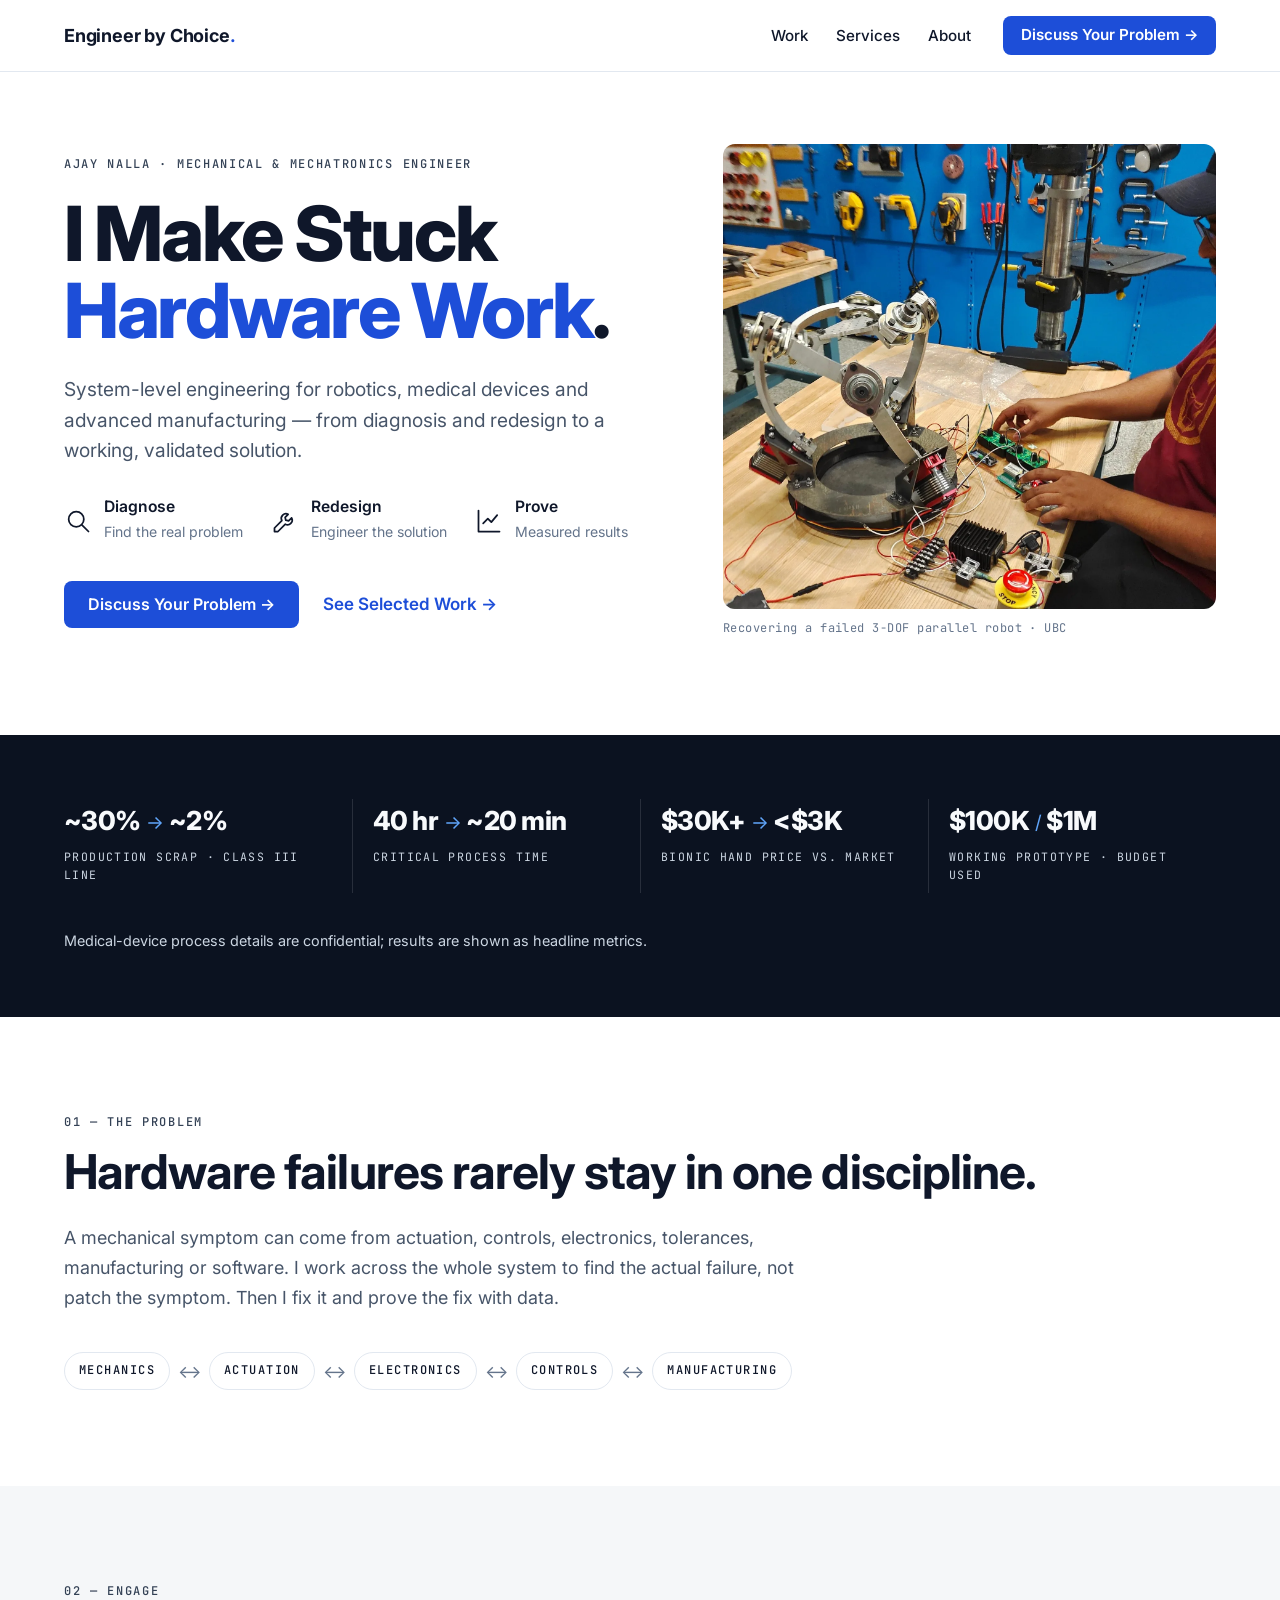
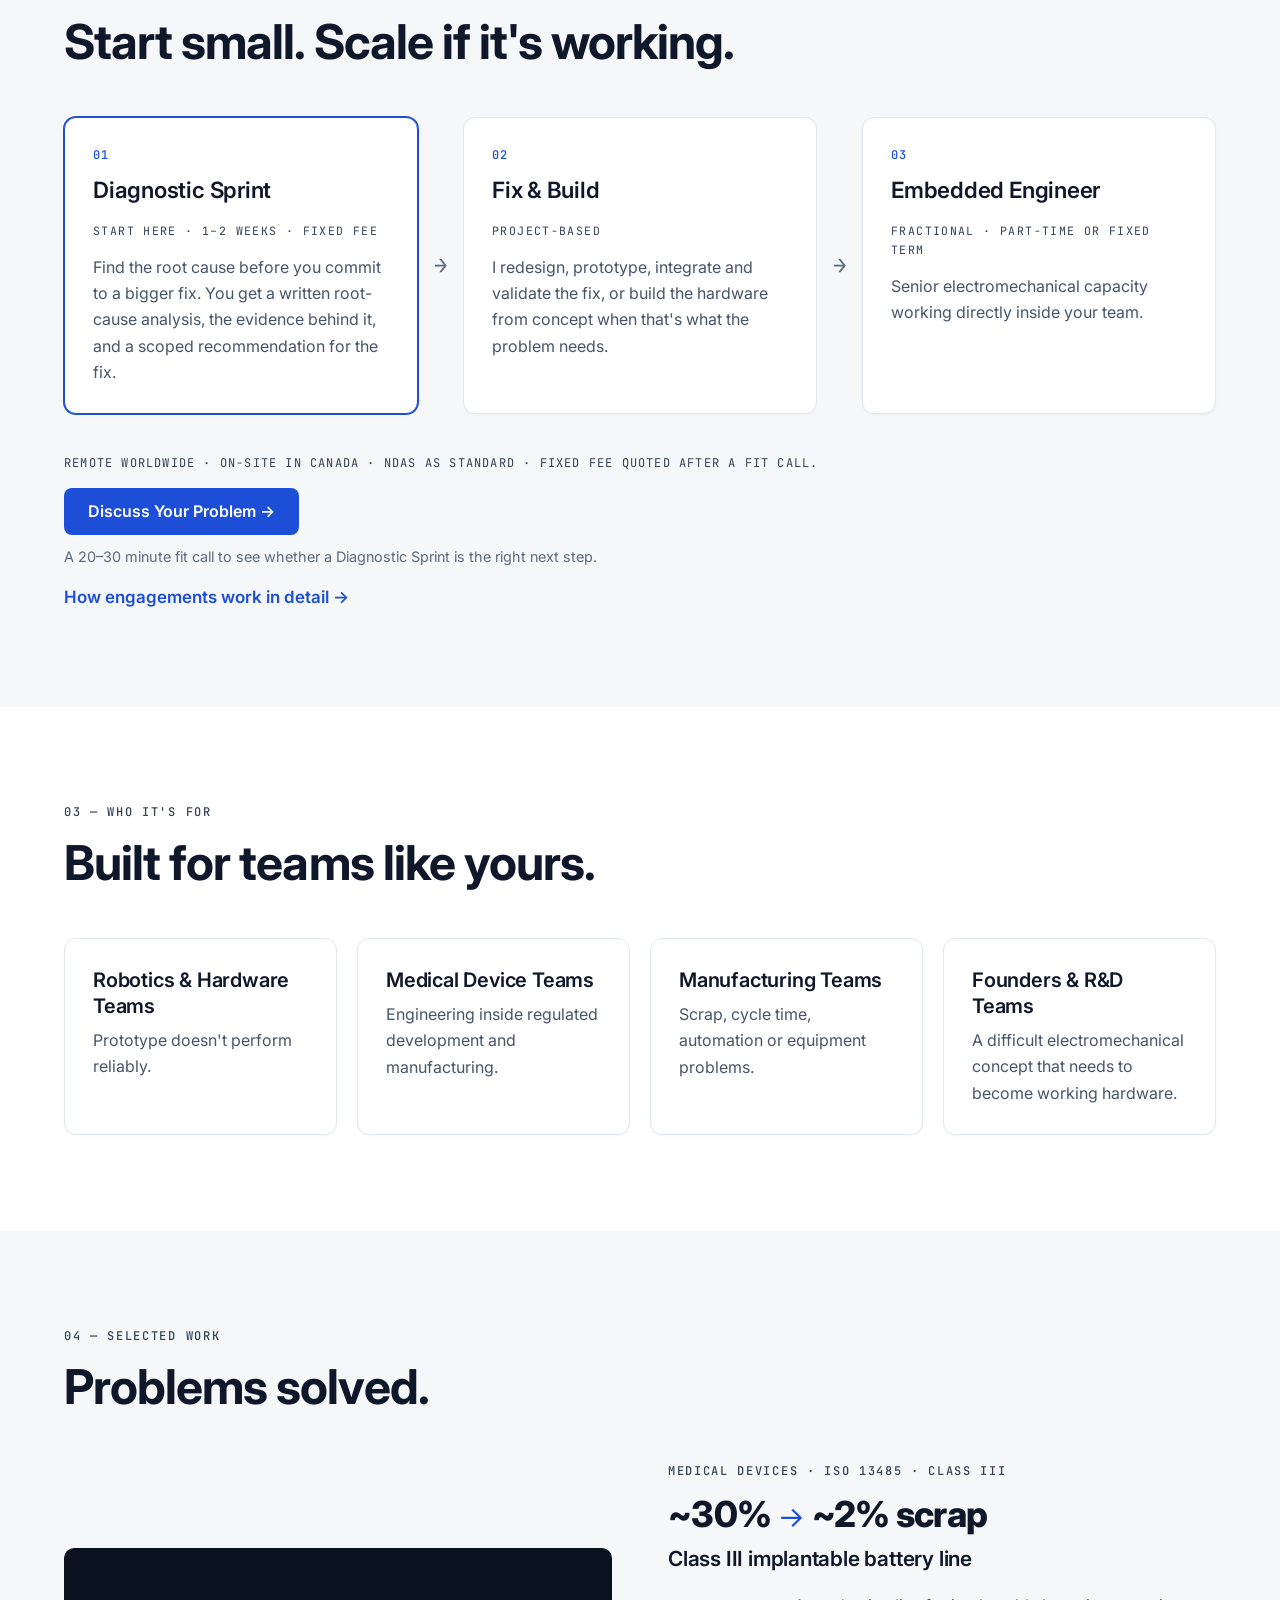
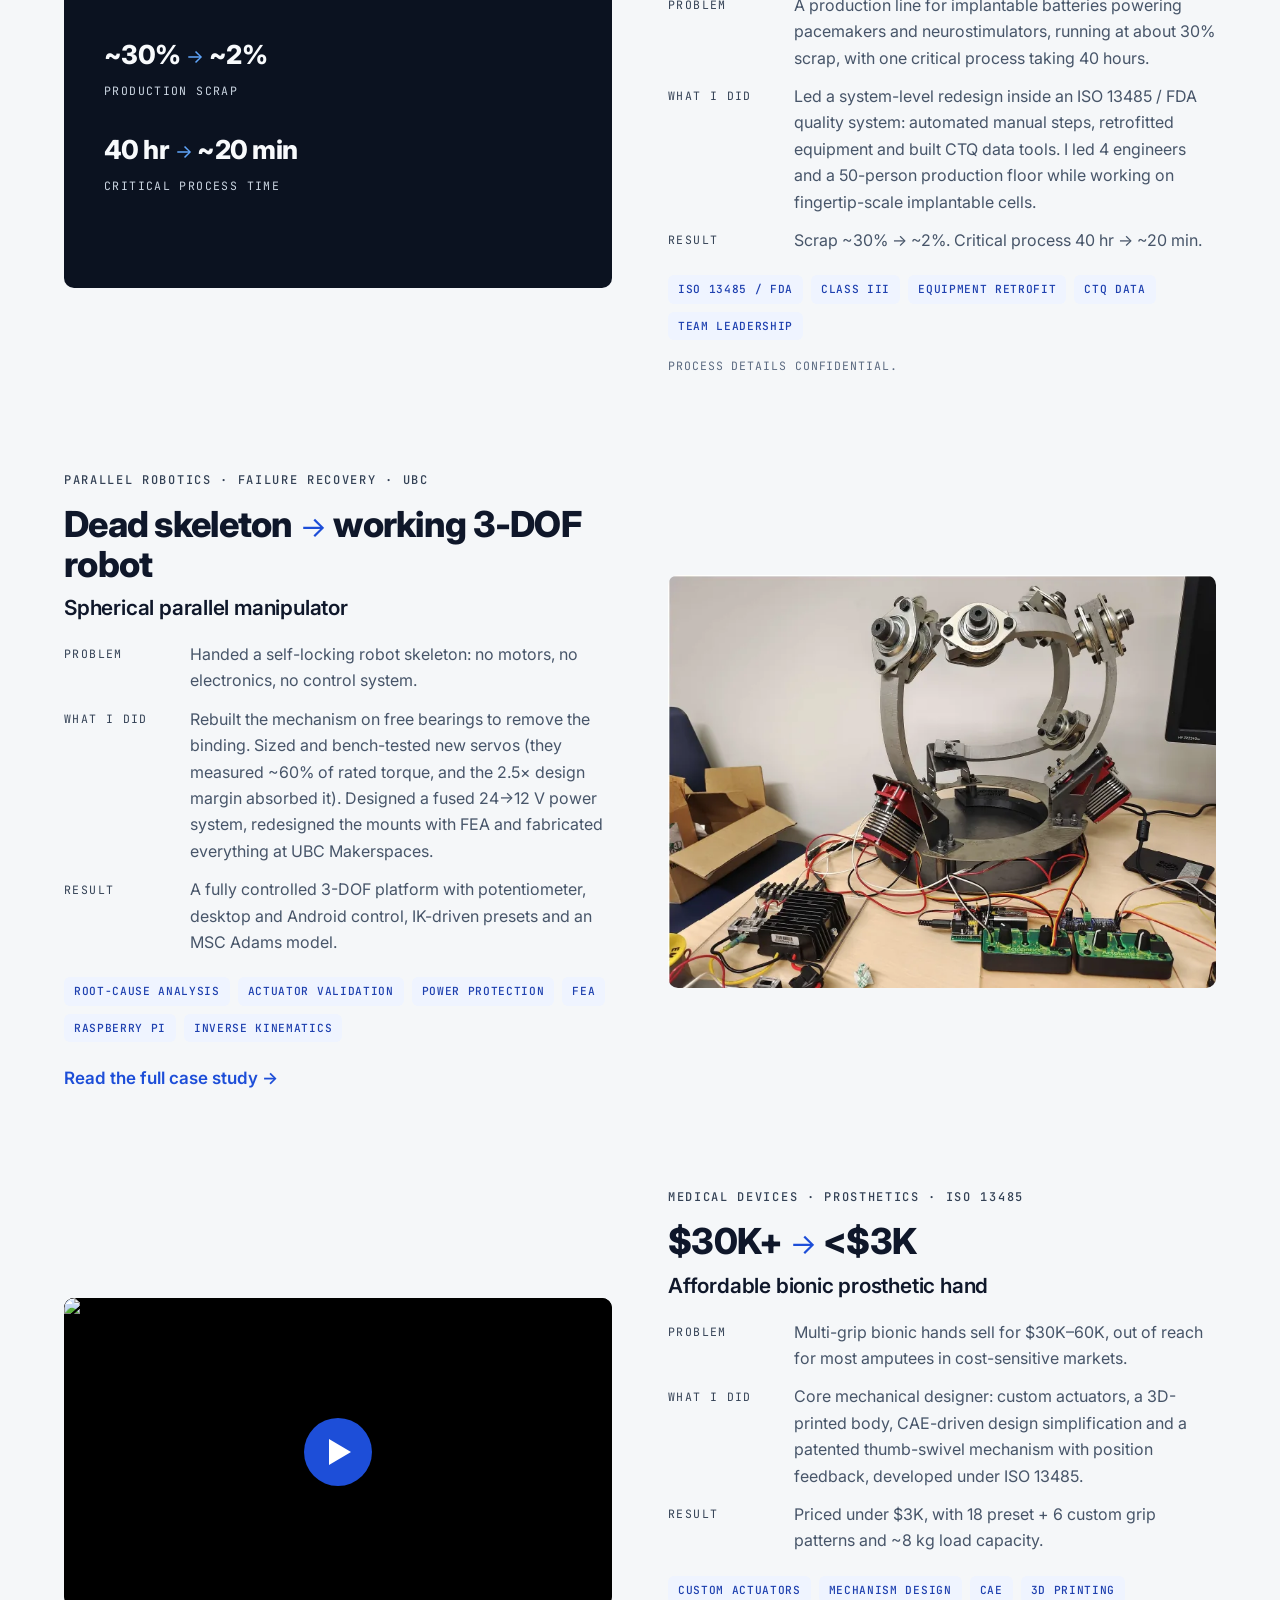
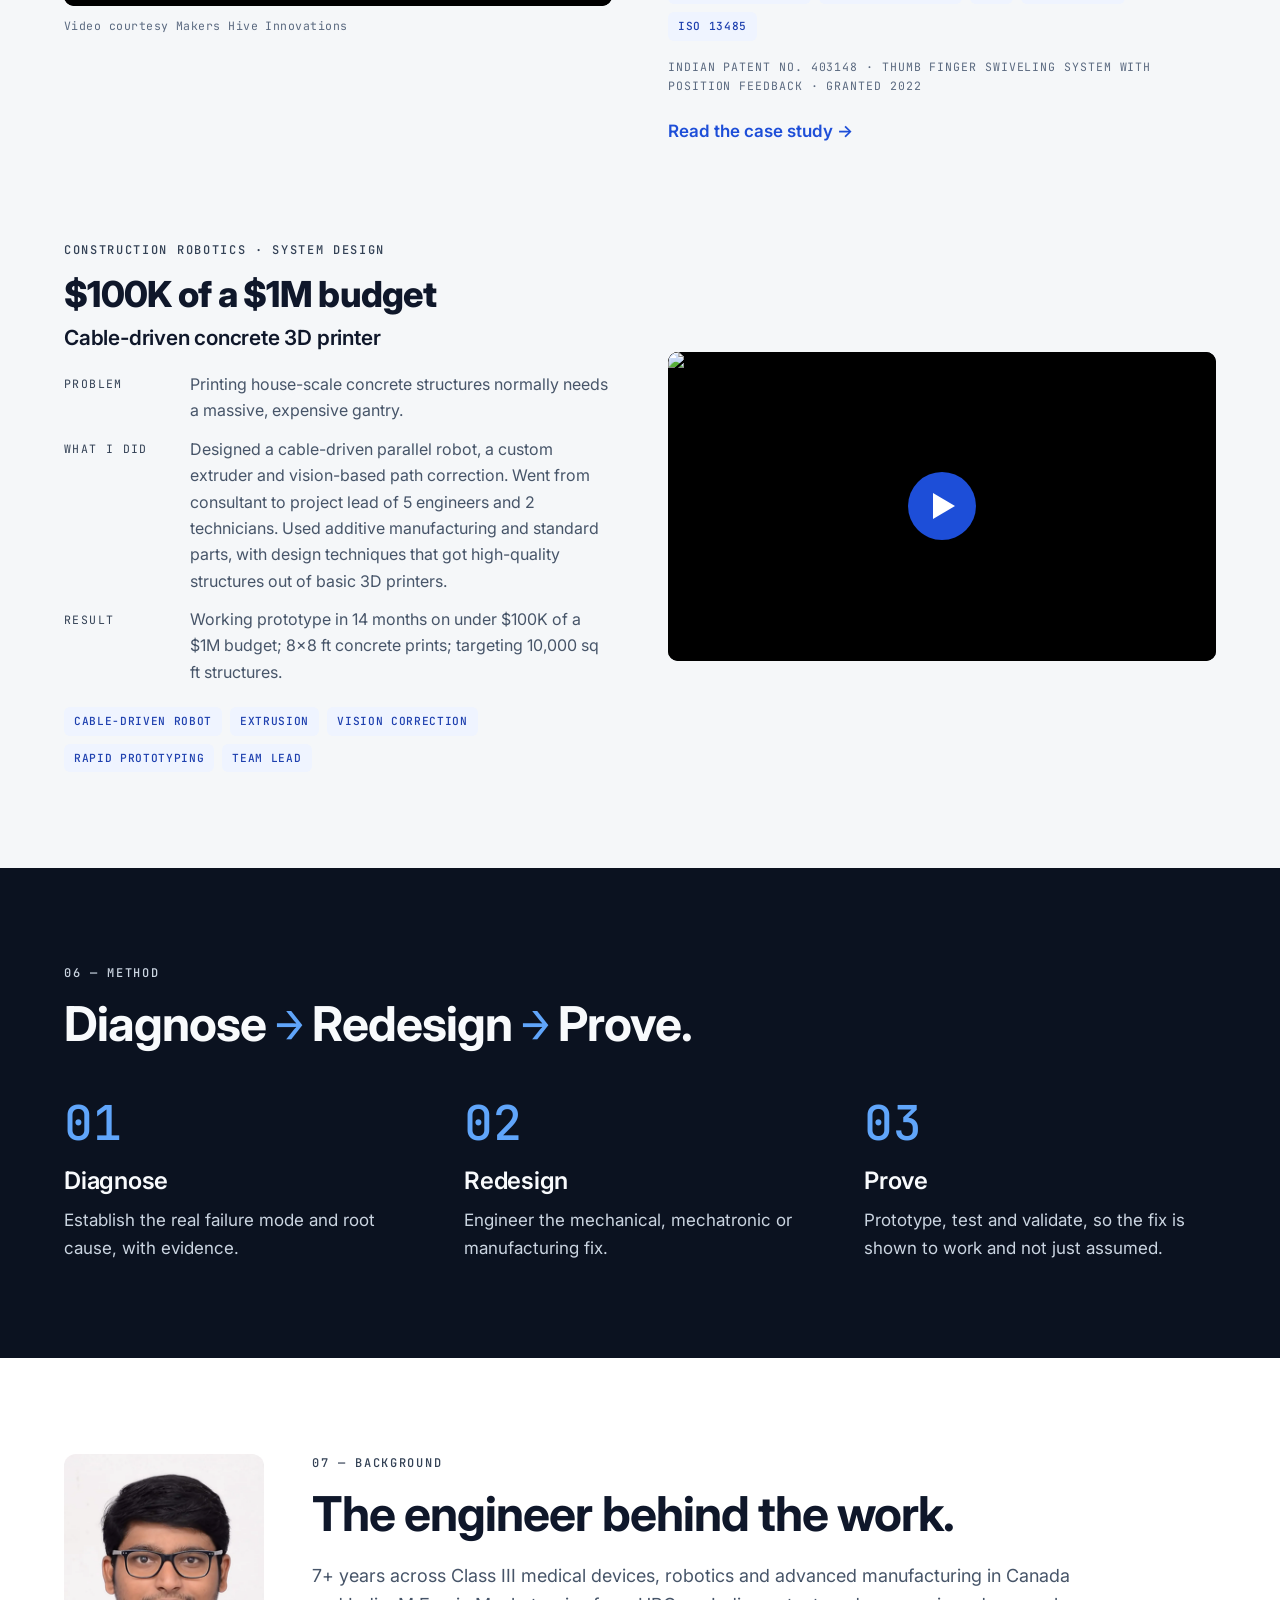
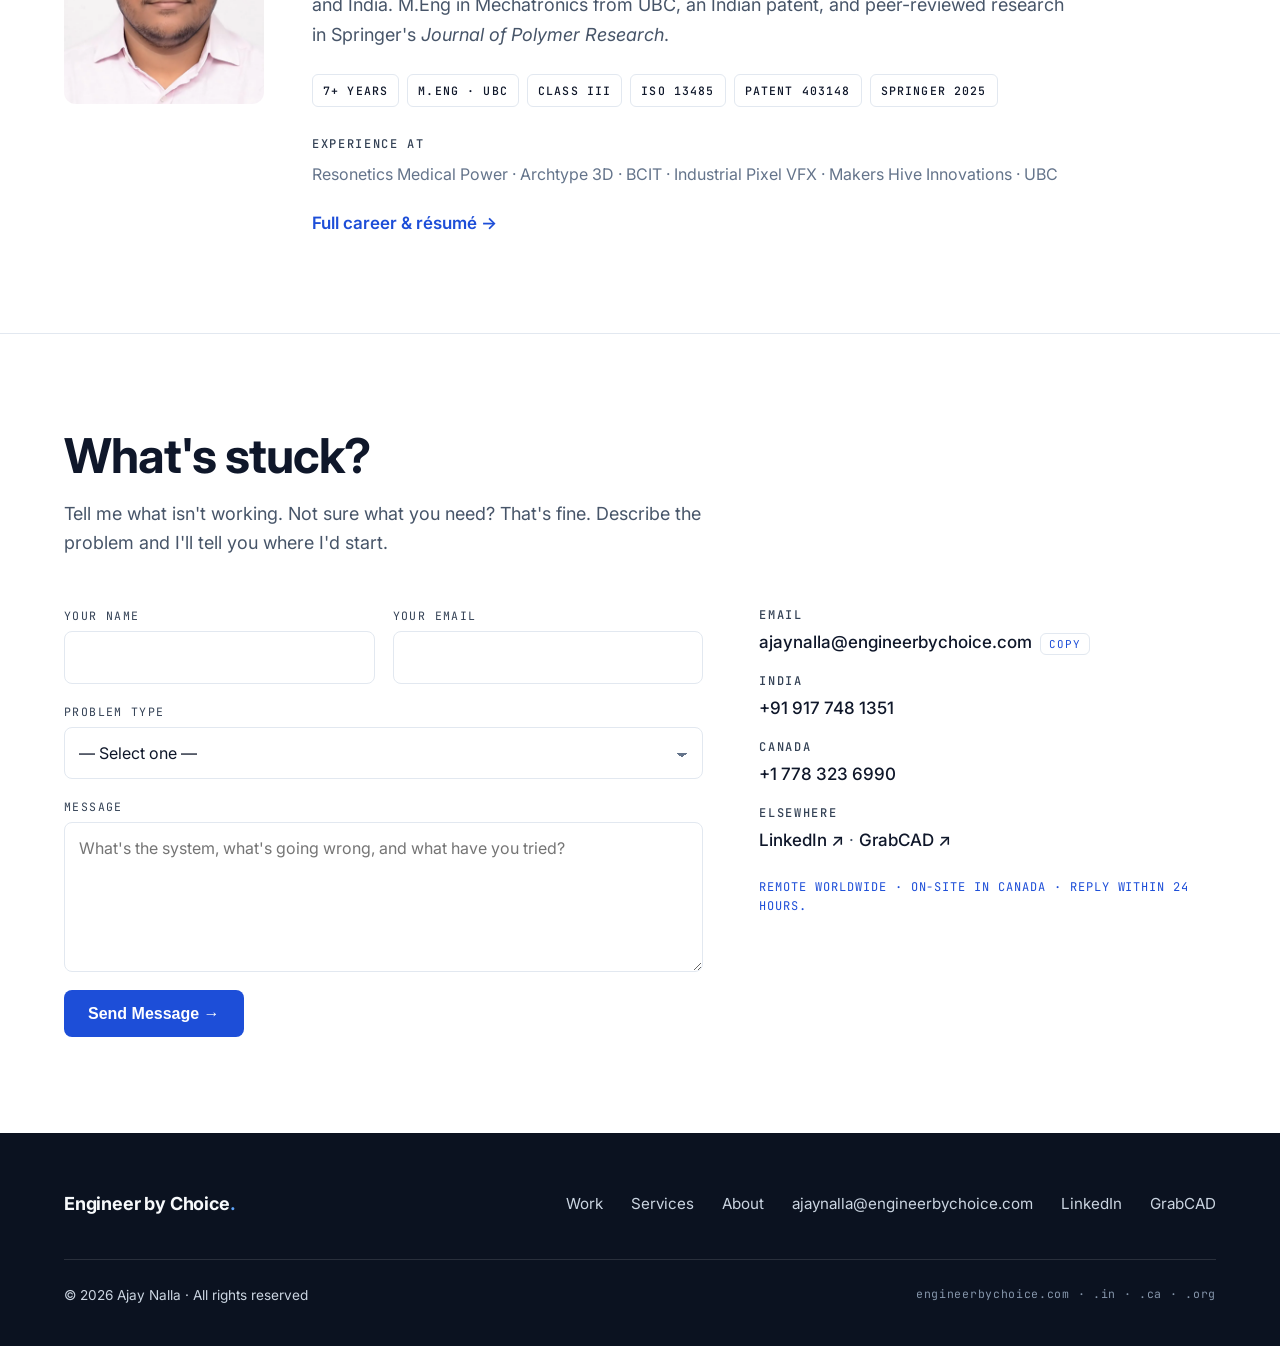
==== index.html @ a53e90d7 "home + services: smaller phone headlines; homepage leads with SPM clip on phones - Phones (<=700px):" ====
<!DOCTYPE html>
<html lang="en">
<head>
  <meta charset="UTF-8"/>
  <meta name="viewport" content="width=device-width, initial-scale=1.0"/>
  <title>Ajay Nalla — I Make Stuck Hardware Work | Engineer by Choice</title>
  <meta name="description" content="System-level engineering for robotics, medical devices and advanced manufacturing — from diagnosis and redesign to a working, validated solution."/>
  <link rel="canonical" href="https://engineerbychoice.com/"/>
  <!-- Open Graph / LinkedIn / WhatsApp -->
  <meta property="og:type" content="website"/>
  <meta property="og:site_name" content="Engineer by Choice"/>
  <meta property="og:url" content="https://engineerbychoice.com/"/>
  <meta property="og:title" content="Ajay Nalla — I Make Stuck Hardware Work"/>
  <meta property="og:description" content="System-level engineering for robotics, medical devices and advanced manufacturing — from diagnosis and redesign to a working, validated solution."/>
  <meta property="og:image" content="https://engineerbychoice.com/images/brand/og-home.jpg"/>
  <meta property="og:image:width" content="1200"/>
  <meta property="og:image:height" content="630"/>
  <meta property="og:image:alt" content="Ajay Nalla at the UBC Makerspace bench, operating the rebuilt spherical parallel manipulator."/>
  <!-- Twitter -->
  <meta name="twitter:card" content="summary_large_image"/>
  <meta name="twitter:title" content="Ajay Nalla — I Make Stuck Hardware Work"/>
  <meta name="twitter:description" content="System-level engineering for robotics, medical devices and advanced manufacturing — from diagnosis and redesign to a working, validated solution."/>
  <meta name="twitter:image" content="https://engineerbychoice.com/images/brand/og-home.jpg"/>
  <link rel="icon" type="image/svg+xml" href="/favicon.svg"/>
  <link rel="preload" as="image" href="images/brand/hero-spm-workshop.webp" type="image/webp" media="(min-width:701px)"/>
  <link rel="preconnect" href="https://fonts.googleapis.com">
  <link rel="preconnect" href="https://fonts.gstatic.com" crossorigin>
  <link href="https://fonts.googleapis.com/css2?family=Inter:wght@400;500;600;700;800&family=JetBrains+Mono:wght@400;500&display=swap" rel="stylesheet">
  <link rel="stylesheet" href="css/style.css?v=20261017">
  <script type="application/ld+json">
  {
    "@context": "https://schema.org",
    "@type": "Person",
    "name": "Ajay Nalla",
    "url": "https://engineerbychoice.com",
    "image": "https://engineerbychoice.com/images/brand/headshot.jpg",
    "jobTitle": "Mechanical & Mechatronics Engineer",
    "description": "System-level engineering for robotics, medical devices and advanced manufacturing.",
    "alumniOf": [
      {"@type": "CollegeOrUniversity", "name": "University of British Columbia"},
      {"@type": "CollegeOrUniversity", "name": "JNTUH"}
    ],
    "knowsAbout": ["Root Cause Analysis", "Robotics", "Medical Device Engineering", "ISO 13485", "Advanced Manufacturing", "Mechatronics"],
    "sameAs": [
      "https://www.linkedin.com/in/ajayreddynalla/",
      "https://grabcad.com/ajay.nalla-1"
    ],
    "email": "mailto:ajaynalla@engineerbychoice.com"
  }
  </script>
</head>
<body>
  <div id="scroll-progress"></div>

  <!-- LIGHTBOX -->
  <div class="lightbox" id="lightbox">
    <button class="lightbox-close" aria-label="Close">✕</button>
    <img id="lightbox-img" src="data:," alt="Enlarged image"/>
  </div>

  <!-- NAV -->
  <header class="site-nav">
    <div class="container nav-inner">
      <a href="#top" class="wordmark">Engineer by Choice<span>.</span></a>
      <nav class="nav-menu" aria-label="Main">
        <ul class="nav-links">
          <li><a href="#work">Work</a></li>
          <li><a href="services.html">Services</a></li>
          <li><a href="about.html">About</a></li>
        </ul>
        <a href="#contact" class="btn nav-cta">Discuss Your Problem →</a>
      </nav>
      <button class="hamburger" type="button" aria-label="Menu" aria-expanded="false"><span></span><span></span><span></span></button>
    </div>
  </header>

  <main id="top">
  <!-- 2.1 HERO (white) -->
  <section class="hero">
    <div class="container hero-grid">
      <figure class="hero-clip hero-clip--home">
        <video class="hero-clip-video" muted loop playsinline preload="none" width="720" height="720"
               data-phone-autoplay data-poster="images/spm/spm-loop-poster.jpg"
               aria-label="Spherical parallel manipulator moving through positions under servo control">
          <source src="images/spm/spm-loop.webm" type="video/webm">
          <source src="images/spm/spm-loop.mp4" type="video/mp4">
        </video>
        <figcaption class="hero-clip-caption">Non-functional SPM, recovered. <a href="projects/spm.html">Read how →</a></figcaption>
      </figure>
      <div>
        <span class="label">Ajay Nalla · Mechanical &amp; Mechatronics Engineer</span>
        <h1 class="h1">I Make Stuck<br><span class="accent">Hardware Work</span>.</h1>
        <p class="hero-sub">System-level engineering for robotics, medical devices and advanced manufacturing — from diagnosis and redesign to a working, validated solution.</p>
        <ul class="method-row">
          <li>
            <svg viewBox="0 0 24 24" fill="none" stroke-width="1.5" stroke-linecap="round" stroke-linejoin="round" aria-hidden="true"><circle cx="10.5" cy="10.5" r="6.5"/><path d="M15.5 15.5 21 21"/></svg>
            <div><strong>Diagnose</strong><span>Find the real problem</span></div>
          </li>
          <li>
            <svg viewBox="0 0 24 24" fill="none" stroke-width="1.5" stroke-linecap="round" stroke-linejoin="round" aria-hidden="true"><path d="M14.7 6.3a4 4 0 0 0-5.4 5.4L3 18v3h3l6.3-6.3a4 4 0 0 0 5.4-5.4l-2.6 2.6-2.4-.6-.6-2.4z"/></svg>
            <div><strong>Redesign</strong><span>Engineer the solution</span></div>
          </li>
          <li>
            <svg viewBox="0 0 24 24" fill="none" stroke-width="1.5" stroke-linecap="round" stroke-linejoin="round" aria-hidden="true"><path d="M3 3v18h18"/><path d="m7 14 4-4 3 3 5-6"/></svg>
            <div><strong>Prove</strong><span>Measured results</span></div>
          </li>
        </ul>
        <div class="hero-actions">
          <a href="#contact" class="btn">Discuss Your Problem →</a>
          <a href="#work" class="link-arrow">See Selected Work →</a>
        </div>
      </div>
      <figure class="hero-media">
        <picture>
          <source media="(max-width:700px)" srcset="images/spm/spm-loop-poster.jpg"/>
          <source srcset="images/brand/hero-spm-workshop.webp" type="image/webp"/>
          <img src="images/brand/hero-spm-workshop.jpg" alt="Ajay at a UBC Makerspace bench operating the rebuilt spherical parallel manipulator, with its servo controllers, power board and emergency stop in front of him" width="1732" height="1634" fetchpriority="high"/>
        </picture>
        <figcaption>Recovering a failed 3-DOF parallel robot · UBC</figcaption>
      </figure>
    </div>
  </section>

  <!-- 2.2 PROOF BAND (dark) -->
  <section class="sec sec--dark sec--tight" aria-label="Results">
    <div class="container">
      <div class="metrics">
        <div class="metric"><div class="metric-num">~30%<span class="arr">→</span><wbr>~2%</div><div class="metric-label">Production scrap · Class III line</div></div>
        <div class="metric"><div class="metric-num">40&nbsp;hr<span class="arr">→</span><wbr>~20&nbsp;min</div><div class="metric-label">Critical process time</div></div>
        <div class="metric"><div class="metric-num">$30K+<span class="arr">→</span><wbr>&lt;$3K</div><div class="metric-label">Bionic hand price vs. market</div></div>
        <div class="metric"><div class="metric-num">$100K<span class="arr">/</span><wbr>$1M</div><div class="metric-label">Working prototype · budget used</div></div>
      </div>
      <p class="metrics-note">Medical-device process details are confidential; results are shown as headline metrics.</p>
    </div>
  </section>

  <!-- 2.3 THE PROBLEM (white) -->
  <section class="sec">
    <div class="container">
      <div class="sec-head" style="margin-bottom:24px;">
        <span class="label">01 — The Problem</span>
        <h2>Hardware failures rarely stay in one discipline.</h2>
      </div>
      <p class="body-lg">A mechanical symptom can come from actuation, controls, electronics, tolerances, manufacturing or software. I work across the whole system to find the actual failure, not patch the symptom. Then I fix it and prove the fix with data.</p>
      <ul class="chain" aria-label="Disciplines I work across">
        <li><span class="pill">Mechanics</span><span class="join" aria-hidden="true">↔</span></li>
        <li><span class="pill">Actuation</span><span class="join" aria-hidden="true">↔</span></li>
        <li><span class="pill">Electronics</span><span class="join" aria-hidden="true">↔</span></li>
        <li><span class="pill">Controls</span><span class="join" aria-hidden="true">↔</span></li>
        <li><span class="pill">Manufacturing</span></li>
      </ul>
    </div>
  </section>

  <!-- 2.4 ENGAGE (grey) -->
  <section class="sec sec--alt" id="engage">
    <div class="container">
      <div class="sec-head">
        <span class="label">02 — Engage</span>
        <h2>Start small. Scale if it's working.</h2>
      </div>
      <div class="tiers">
        <div class="card tier tier--start reveal">
          <span class="tier-num">01</span>
          <h3>Diagnostic Sprint</h3>
          <div class="tier-meta">Start here · 1–2 weeks · fixed fee</div>
          <p>Find the root cause before you commit to a bigger fix. You get a written root-cause analysis, the evidence behind it, and a scoped recommendation for the fix.</p>
        </div>
        <div class="tier-arrow" aria-hidden="true">→</div>
        <div class="card tier reveal">
          <span class="tier-num">02</span>
          <h3>Fix &amp; Build</h3>
          <div class="tier-meta">Project-based</div>
          <p>I redesign, prototype, integrate and validate the fix, or build the hardware from concept when that's what the problem needs.</p>
        </div>
        <div class="tier-arrow" aria-hidden="true">→</div>
        <div class="card tier reveal">
          <span class="tier-num">03</span>
          <h3>Embedded Engineer</h3>
          <div class="tier-meta">Fractional · part-time or fixed term</div>
          <p>Senior electromechanical capacity working directly inside your team.</p>
        </div>
      </div>
      <div class="engage-foot">
        <p class="engage-terms">Remote worldwide · on-site in Canada · NDAs as standard · fixed fee quoted after a fit call.</p>
        <a href="#contact" class="btn">Discuss Your Problem →</a>
        <p class="small">A 20–30 minute fit call to see whether a Diagnostic Sprint is the right next step.</p>
        <a href="services.html" class="link-arrow">How engagements work in detail →</a>
      </div>
    </div>
  </section>

  <!-- 2.5 WHO IT'S FOR (white) -->
  <section class="sec">
    <div class="container">
      <div class="sec-head">
        <span class="label">03 — Who It's For</span>
        <h2>Built for teams like yours.</h2>
      </div>
      <div class="grid-4">
        <div class="card reveal"><h3>Robotics &amp; Hardware Teams</h3><p>Prototype doesn't perform reliably.</p></div>
        <div class="card reveal"><h3>Medical Device Teams</h3><p>Engineering inside regulated development and manufacturing.</p></div>
        <div class="card reveal"><h3>Manufacturing Teams</h3><p>Scrap, cycle time, automation or equipment problems.</p></div>
        <div class="card reveal"><h3>Founders &amp; R&amp;D Teams</h3><p>A difficult electromechanical concept that needs to become working hardware.</p></div>
      </div>
    </div>
  </section>

  <!-- 2.6 SELECTED WORK (grey) -->
  <section class="sec sec--alt" id="work">
    <div class="container">
      <div class="sec-head">
        <span class="label">04 — Selected Work</span>
        <h2>Problems solved.</h2>
      </div>
      <div class="work-list">

        <!-- A. RESONETICS (text only, no images) -->
        <article class="work-item" id="resonetics">
          <div class="work-media">
            <div class="type-panel" aria-hidden="true">
              <div class="metric"><div class="metric-num">~30%<span class="arr">→</span><wbr>~2%</div><div class="metric-label">Production scrap</div></div>
              <div class="metric"><div class="metric-num">40&nbsp;hr<span class="arr">→</span><wbr>~20&nbsp;min</div><div class="metric-label">Critical process time</div></div>
            </div>
          </div>
          <div class="work-body">
            <span class="label">Medical Devices · ISO 13485 · Class III</span>
            <p class="result-line">~30%<span class="arr">→</span><wbr>~2% scrap</p>
            <h3>Class III implantable battery line</h3>
            <dl class="pwr">
              <div><dt>Problem</dt><dd>A production line for implantable batteries powering pacemakers and neurostimulators, running at about 30% scrap, with one critical process taking 40 hours.</dd></div>
              <div><dt>What I did</dt><dd>Led a system-level redesign inside an ISO 13485 / FDA quality system: automated manual steps, retrofitted equipment and built CTQ data tools. I led 4 engineers and a 50-person production floor while working on fingertip-scale implantable cells.</dd></div>
              <div><dt>Result</dt><dd>Scrap ~30% → ~2%. Critical process 40 hr → ~20 min.</dd></div>
            </dl>
            <ul class="tags"><li class="tag">ISO 13485 / FDA</li><li class="tag">Class III</li><li class="tag">Equipment Retrofit</li><li class="tag">CTQ Data</li><li class="tag">Team Leadership</li></ul>
            <p class="work-note">Process details confidential.</p>
          </div>
        </article>

        <!-- B. SPM -->
        <article class="work-item work-item--flip" id="spm">
          <figure class="work-media">
            <picture>
              <source srcset="images/brand/spm-final.webp" type="image/webp"/>
              <img class="lightbox-trigger" src="images/brand/spm-final.png" alt="The rebuilt spherical parallel manipulator with its three servos, power board and potentiometer controllers" width="778" height="586" loading="lazy" decoding="async"/>
            </picture>
          </figure>
          <div class="work-body">
            <span class="label">Parallel Robotics · Failure Recovery · UBC</span>
            <p class="result-line">Dead skeleton<span class="arr">→</span><wbr>working 3-DOF robot</p>
            <h3>Spherical parallel manipulator</h3>
            <dl class="pwr">
              <div><dt>Problem</dt><dd>Handed a self-locking robot skeleton: no motors, no electronics, no control system.</dd></div>
              <div><dt>What I did</dt><dd>Rebuilt the mechanism on free bearings to remove the binding. Sized and bench-tested new servos (they measured ~60% of rated torque, and the 2.5× design margin absorbed it). Designed a fused 24→12 V power system, redesigned the mounts with FEA and fabricated everything at UBC Makerspaces.</dd></div>
              <div><dt>Result</dt><dd>A fully controlled 3-DOF platform with potentiometer, desktop and Android control, IK-driven presets and an MSC Adams model.</dd></div>
            </dl>
            <ul class="tags"><li class="tag">Root-Cause Analysis</li><li class="tag">Actuator Validation</li><li class="tag">Power Protection</li><li class="tag">FEA</li><li class="tag">Raspberry Pi</li><li class="tag">Inverse Kinematics</li></ul>
            <a href="projects/spm.html" class="link-arrow work-link">Read the full case study →</a>
          </div>
        </article>

        <!-- C. BIONIC HAND -->
        <article class="work-item" id="bionic-hand">
          <figure class="work-media">
            <div class="yt" data-video-id="dnWHzWE7D-o" data-video-title="Bionic prosthetic hand demo — Makers Hive Innovations">
              <button class="yt-facade" aria-label="Play video: bionic prosthetic hand demo">
                <img src="https://i.ytimg.com/vi/dnWHzWE7D-o/hqdefault.jpg" alt="Bionic prosthetic hand demo video thumbnail" loading="lazy" decoding="async"/>
                <span class="play-btn"><svg width="22" height="26" viewBox="0 0 22 26" aria-hidden="true"><path d="M0 0 L22 13 L0 26 Z"/></svg></span>
              </button>
            </div>
            <figcaption>Video courtesy Makers Hive Innovations</figcaption>
          </figure>
          <div class="work-body">
            <span class="label">Medical Devices · Prosthetics · ISO 13485</span>
            <p class="result-line">$30K+<span class="arr">→</span><wbr>&lt;$3K</p>
            <h3>Affordable bionic prosthetic hand</h3>
            <dl class="pwr">
              <div><dt>Problem</dt><dd>Multi-grip bionic hands sell for $30K–60K, out of reach for most amputees in cost-sensitive markets.</dd></div>
              <div><dt>What I did</dt><dd>Core mechanical designer: custom actuators, a 3D-printed body, CAE-driven design simplification and a patented thumb-swivel mechanism with position feedback, developed under ISO 13485.</dd></div>
              <div><dt>Result</dt><dd>Priced under $3K, with 18 preset + 6 custom grip patterns and ~8 kg load capacity.</dd></div>
            </dl>
            <ul class="tags"><li class="tag">Custom Actuators</li><li class="tag">Mechanism Design</li><li class="tag">CAE</li><li class="tag">3D Printing</li><li class="tag">ISO 13485</li></ul>
            <p class="work-note">Indian Patent No. 403148 · Thumb Finger Swiveling System with Position Feedback · granted 2022</p>
            <a href="projects/bionic-hand.html" class="link-arrow work-link">Read the case study →</a>
          </div>
        </article>

        <!-- D. CONCRETE 3D PRINTER -->
        <article class="work-item work-item--flip" id="concrete-printer">
          <figure class="work-media">
            <div class="yt" data-video-id="IjnoCOKBG7U" data-video-title="Cable-driven concrete 3D printer demo">
              <button class="yt-facade" aria-label="Play video: cable-driven concrete 3D printer demo">
                <img src="https://i.ytimg.com/vi/IjnoCOKBG7U/hqdefault.jpg" alt="Cable-driven concrete 3D printer demo video thumbnail" loading="lazy" decoding="async"/>
                <span class="play-btn"><svg width="22" height="26" viewBox="0 0 22 26" aria-hidden="true"><path d="M0 0 L22 13 L0 26 Z"/></svg></span>
              </button>
            </div>
          </figure>
          <div class="work-body">
            <span class="label">Construction Robotics · System Design</span>
            <p class="result-line">$100K of a $1M budget</p>
            <h3>Cable-driven concrete 3D printer</h3>
            <dl class="pwr">
              <div><dt>Problem</dt><dd>Printing house-scale concrete structures normally needs a massive, expensive gantry.</dd></div>
              <div><dt>What I did</dt><dd>Designed a cable-driven parallel robot, a custom extruder and vision-based path correction. Went from consultant to project lead of 5 engineers and 2 technicians. Used additive manufacturing and standard parts, with design techniques that got high-quality structures out of basic 3D printers.</dd></div>
              <div><dt>Result</dt><dd>Working prototype in 14 months on under $100K of a $1M budget; 8×8 ft concrete prints; targeting 10,000 sq ft structures.</dd></div>
            </dl>
            <ul class="tags"><li class="tag">Cable-Driven Robot</li><li class="tag">Extrusion</li><li class="tag">Vision Correction</li><li class="tag">Rapid Prototyping</li><li class="tag">Team Lead</li></ul>
          </div>
        </article>

      </div>
    </div>
  </section>

  <!-- TESTIMONIALS: add real quotes, then remove hidden. Never ship placeholder text. -->
  <section class="sec" id="testimonials" hidden>
    <div class="container">
      <div class="sec-head">
        <span class="label">05 — Testimonials</span>
        <h2>In their words.</h2>
      </div>
      <div class="grid-2">
        <figure class="card quote-card">
          <blockquote></blockquote>
          <figcaption><span class="quote-name"></span><span class="quote-role"></span></figcaption>
        </figure>
        <figure class="card quote-card">
          <blockquote></blockquote>
          <figcaption><span class="quote-name"></span><span class="quote-role"></span></figcaption>
        </figure>
      </div>
    </div>
  </section>

  <!-- 2.8 METHOD (dark) -->
  <section class="sec sec--dark" id="method">
    <div class="container">
      <div class="sec-head">
        <span class="label">06 — Method</span>
        <h2>Diagnose <span class="arr">→</span><wbr> Redesign <span class="arr">→</span><wbr> Prove.</h2>
      </div>
      <div class="method-grid">
        <div class="method-col"><div class="method-num">01</div><h3>Diagnose</h3><p>Establish the real failure mode and root cause, with evidence.</p></div>
        <div class="method-col"><div class="method-num">02</div><h3>Redesign</h3><p>Engineer the mechanical, mechatronic or manufacturing fix.</p></div>
        <div class="method-col"><div class="method-num">03</div><h3>Prove</h3><p>Prototype, test and validate, so the fix is shown to work and not just assumed.</p></div>
      </div>
    </div>
  </section>

  <!-- 2.9 BACKGROUND (white) -->
  <section class="sec" id="about-summary">
    <div class="container bio">
      <picture>
        <source srcset="images/brand/headshot.webp" type="image/webp"/>
        <img class="bio-photo" src="images/brand/headshot.jpg" alt="Ajay Nalla, head and shoulders" width="840" height="1080" loading="lazy" decoding="async"/>
      </picture>
      <div>
        <div class="sec-head" style="margin-bottom:20px;">
          <span class="label">07 — Background</span>
          <h2>The engineer behind the work.</h2>
        </div>
        <p class="body-lg">7+ years across Class III medical devices, robotics and advanced manufacturing in Canada and India. M.Eng in Mechatronics from UBC, an Indian patent, and peer-reviewed research in Springer's <em>Journal of Polymer Research</em>.</p>
        <ul class="chips">
          <li class="chip">7+ Years</li><li class="chip">M.Eng · UBC</li><li class="chip">Class III</li><li class="chip">ISO 13485</li><li class="chip">Patent 403148</li><li class="chip">Springer 2025</li>
        </ul>
        <div class="exp-at">
          <span class="label">Experience at</span>
          <p>Resonetics Medical Power · Archtype 3D · BCIT · Industrial Pixel VFX · Makers Hive Innovations · UBC</p>
        </div>
        <a href="about.html" class="link-arrow work-link">Full career &amp; résumé →</a>
      </div>
    </div>
  </section>

  <!-- 2.10 CONTACT (white) -->
  <section class="sec" id="contact" style="border-top:1px solid var(--border);">
    <div class="container">
      <div class="sec-head">
        <h2>What's stuck?</h2>
        <p class="intro">Tell me what isn't working. Not sure what you need? That's fine. Describe the problem and I'll tell you where I'd start.</p>
      </div>
      <div class="contact-grid">
        <form class="form" id="contact-form" action="https://formspree.io/f/xrejbwdv" method="POST">
          <input type="hidden" name="_subject" value="New enquiry — engineerbychoice.com"/>
          <input type="hidden" name="_next" value="https://engineerbychoice.com/thanks.html"/>
          <input type="text" name="_gotcha" style="display:none" tabindex="-1" autocomplete="off" aria-hidden="true"/>
          <div class="form-row">
            <div class="field">
              <label for="f-name">Your name</label>
              <input class="input" type="text" id="f-name" name="name" autocomplete="name" required/>
            </div>
            <div class="field">
              <label for="f-email">Your email</label>
              <input class="input" type="email" id="f-email" name="email" autocomplete="email" required/>
            </div>
          </div>
          <div class="field">
            <label for="f-subject">Problem type</label>
            <select class="input" id="f-subject" name="subject">
              <option value="">— Select one —</option>
              <option>Prototype not performing</option>
              <option>Production / scrap / yield problem</option>
              <option>Robot or motion system issue</option>
              <option>Medical device development</option>
              <option>Other</option>
            </select>
          </div>
          <div class="field">
            <label for="f-message">Message</label>
            <textarea class="input" id="f-message" name="message" placeholder="What's the system, what's going wrong, and what have you tried?" required></textarea>
          </div>
          <button type="submit" class="btn">Send Message →</button>
        </form>
        <ul class="contact-aside">
          <li><span class="label">Email</span><a href="mailto:ajaynalla@engineerbychoice.com">ajaynalla@engineerbychoice.com</a><button type="button" class="copy-email" data-email="ajaynalla@engineerbychoice.com" aria-label="Copy email address">Copy</button></li>
          <li><span class="label">India</span><a href="tel:+919177481351">+91 917 748 1351</a></li>
          <li><span class="label">Canada</span><a href="tel:+17783236990">+1 778 323 6990</a></li>
          <li><span class="label">Elsewhere</span><a href="https://www.linkedin.com/in/ajayreddynalla/" target="_blank" rel="noopener">LinkedIn ↗</a> · <a href="https://grabcad.com/ajay.nalla-1" target="_blank" rel="noopener">GrabCAD ↗</a></li>
          <li><p class="avail">Remote worldwide · on-site in Canada · reply within 24 hours.</p></li>
        </ul>
      </div>
    </div>
  </section>
  </main>

  <footer class="site-footer">
    <div class="container">
      <div class="footer-top">
        <a href="#top" class="wordmark">Engineer by Choice<span>.</span></a>
        <ul class="footer-links">
          <li><a href="#work">Work</a></li>
          <li><a href="services.html">Services</a></li>
          <li><a href="about.html">About</a></li>
          <li><a href="mailto:ajaynalla@engineerbychoice.com">ajaynalla@engineerbychoice.com</a></li>
          <li><a href="https://www.linkedin.com/in/ajayreddynalla/" target="_blank" rel="noopener">LinkedIn</a></li>
          <li><a href="https://grabcad.com/ajay.nalla-1" target="_blank" rel="noopener">GrabCAD</a></li>
        </ul>
      </div>
      <div class="footer-bottom">
        <span>© <span id="year">2026</span> Ajay Nalla · All rights reserved</span>
        <span class="footer-domains">engineerbychoice.com · .in · .ca · .org</span>
      </div>
    </div>
  </footer>

  <script src="js/main.js?v=20261017"></script>
</body>
</html>
---- css/style.css ----
/* ══════════════════════════════════════════════
   Engineer by Choice — design system
   Inter for text, JetBrains Mono for labels only.
   ══════════════════════════════════════════════ */

:root{
  --bg:#FFFFFF;
  --bg-alt:#F5F7F9;
  --bg-dark:#0B1220;
  --ink:#0F172A;
  --ink-2:#475569;
  --ink-3:#64748B;
  --label:#334155;
  --border:#E2E8F0;
  --accent:#1D4ED8;
  --accent-hover:#1E40AF;
  --accent-soft:#EFF4FF;
  --on-dark:#F8FAFC;
  --on-dark-2:#CBD5E1;
  --accent-on-dark:#60A5FA;
  --line-on-dark:rgba(255,255,255,.12);
  --pass:#ECFDF3; --pass-ink:#166534;
  --fail:#FEF2F2; --fail-ink:#991B1B;
  --radius-sm:8px; --radius:12px;
  --maxw:1200px;
  --nav-h:72px;
  --sans:'Inter', system-ui, -apple-system, 'Segoe UI', Roboto, sans-serif;
  --mono:'JetBrains Mono', ui-monospace, SFMono-Regular, Menlo, monospace;
}

*,*::before,*::after{ box-sizing:border-box; margin:0; padding:0; }
html{ scroll-behavior:smooth; scroll-padding-top:calc(var(--nav-h) + 16px); -webkit-text-size-adjust:100%; }
body{
  background:var(--bg); color:var(--ink-2);
  font-family:var(--sans); font-size:1.0625rem; line-height:1.65;
  -webkit-font-smoothing:antialiased; overflow-x:hidden;
}
img,video{ max-width:100%; height:auto; display:block; }
a{ color:var(--accent); }
::selection{ background:var(--accent); color:#fff; }
:focus-visible{ outline:2px solid var(--accent); outline-offset:3px; border-radius:4px; }

/* ── LAYOUT ── */
.container{ max-width:var(--maxw); margin:0 auto; padding:0 24px; }
.sec{ padding:96px 0; }
.sec--alt{ background:var(--bg-alt); --ink-3:#5B6A80; }
.sec--dark{ background:var(--bg-dark); color:var(--on-dark-2); }
.sec--tight{ padding:64px 0; }

/* ── TYPE ── */
h1,h2,h3{ color:var(--ink); }
.h1{
  font-size:clamp(2.75rem,6vw,4.75rem); font-weight:800;
  letter-spacing:-0.03em; line-height:1.02;
}
.h2, .sec h2{
  font-size:clamp(2rem,4vw,3rem); font-weight:700;
  letter-spacing:-0.02em; line-height:1.1;
}
h3{ font-size:1.25rem; font-weight:600; line-height:1.3; letter-spacing:-0.01em; }
.accent{ color:var(--accent); }
.sec--dark h2, .sec--dark h3{ color:var(--on-dark); }
.sec--dark .accent{ color:var(--accent-on-dark); }

.label{
  font-family:var(--mono); font-size:.75rem; font-weight:500;
  text-transform:uppercase; letter-spacing:.14em; color:var(--label);
}
.sec--dark .label{ color:var(--on-dark-2); }
.sec-head{ margin-bottom:48px; }
.sec-head .label{ display:block; margin-bottom:14px; }
.intro{ margin-top:16px; max-width:640px; font-size:1.125rem; color:var(--ink-2); }
.sec--dark .intro{ color:var(--on-dark-2); }
.body-lg{ font-size:1.125rem; max-width:760px; }
.small{ font-size:.9rem; color:var(--ink-3); }
.mono-sm{ font-family:var(--mono); font-size:.75rem; letter-spacing:.06em; color:var(--ink-3); }

/* ── BUTTONS ── */
.btn{
  display:inline-flex; align-items:center; gap:.5em;
  background:var(--accent); color:#fff; font-weight:600; font-size:1rem;
  padding:14px 24px; border-radius:var(--radius-sm); border:0; cursor:pointer;
  text-decoration:none; transition:background .2s; line-height:1.2;
}
.btn:hover{ background:var(--accent-hover); }
.btn--ghost{ background:transparent; color:var(--accent); border:1px solid var(--border); }
.btn--ghost:hover{ background:var(--accent-soft); }
.link-arrow{ color:var(--accent); font-weight:600; text-decoration:none; }
.link-arrow:hover{ text-decoration:underline; text-underline-offset:3px; }
.sec--dark .link-arrow{ color:var(--accent-on-dark); }

/* ── NAV ── */
.site-nav{
  position:sticky; top:0; z-index:500; height:var(--nav-h);
  background:#fff; border-bottom:1px solid var(--border);
}
.nav-inner{ height:100%; display:flex; align-items:center; justify-content:space-between; gap:24px; }
.wordmark{ font-weight:700; font-size:1.125rem; color:var(--ink); text-decoration:none; letter-spacing:-0.01em; white-space:nowrap; }
.wordmark span{ color:var(--accent); }
.nav-menu{ display:flex; align-items:center; gap:32px; }
.nav-links{ display:flex; gap:28px; list-style:none; }
.nav-links a{ color:var(--ink); text-decoration:none; font-weight:500; font-size:.95rem; }
.nav-links a:hover, .nav-links a.active{ color:var(--accent); }
.nav-cta{ padding:10px 18px; font-size:.95rem; }
.hamburger{ display:none; background:none; border:0; padding:10px; margin-right:-10px; cursor:pointer; }
.hamburger span{ display:block; width:22px; height:2px; background:var(--ink); margin:5px 0; transition:transform .2s, opacity .2s; }
.hamburger.open span:nth-child(1){ transform:translateY(7px) rotate(45deg); }
.hamburger.open span:nth-child(2){ opacity:0; }
.hamburger.open span:nth-child(3){ transform:translateY(-7px) rotate(-45deg); }

/* ── HERO ── */
.hero{ padding:72px 0 96px; }
.hero-grid{ display:grid; grid-template-columns:55fr 45fr; gap:56px; align-items:center; }
.hero .label{ display:block; margin-bottom:20px; }
.hero-sub{ margin-top:24px; font-size:1.2rem; line-height:1.6; max-width:560px; }
.method-row{ display:flex; flex-wrap:wrap; gap:28px; margin-top:32px; list-style:none; }
.method-row li{ display:flex; align-items:center; gap:12px; }
.method-row svg{ width:28px; height:28px; flex:none; stroke:var(--ink); }
.method-row strong{ display:block; color:var(--ink); font-weight:600; font-size:.98rem; line-height:1.2; }
.method-row span{ font-size:.88rem; color:var(--ink-3); }
.hero-actions{ display:flex; flex-wrap:wrap; align-items:center; gap:24px; margin-top:36px; }
.hero-media img{
  width:100%; aspect-ratio:1.06/1; object-fit:cover; object-position:40% 50%;
  border-radius:var(--radius);
}
.hero-media figcaption{ margin-top:10px; font-family:var(--mono); font-size:.75rem; color:var(--ink-3); letter-spacing:.04em; }

/* ── METRICS (proof band) ── */
.metrics{ display:grid; grid-template-columns:repeat(4,minmax(0,1fr)); }
.metric{ padding:8px 20px; border-left:1px solid var(--line-on-dark); min-width:0; }
.metric:first-child{ border-left:0; padding-left:0; }
.metric-num{
  font-weight:800; font-size:clamp(1.5rem,2.05vw,2.15rem); line-height:1.1;
  letter-spacing:-0.02em; color:var(--on-dark);
}
.metric-num .arr{ font-family:var(--sans); font-weight:400; font-size:.72em; color:var(--accent-on-dark); margin:0 .28em; vertical-align:.06em; }
.metric-label{ margin-top:12px; font-family:var(--mono); font-size:.72rem; letter-spacing:.12em; text-transform:uppercase; color:var(--on-dark-2); line-height:1.6; }
.metrics-note{ margin-top:36px; font-size:.9rem; color:var(--on-dark-2); }
/* light-surface variant */
.metrics--light .metric{ border-left-color:var(--border); }
.metrics--light .metric-num{ color:var(--ink); }
.metrics--light .metric-num .arr{ color:var(--accent); }
.metrics--light .metric-label{ color:var(--label); }

/* ── PROBLEM CHAIN ── */
.chain{ display:flex; flex-wrap:wrap; align-items:center; gap:10px 8px; margin-top:40px; list-style:none; }
.chain li{ display:flex; align-items:center; gap:8px; }
.pill{
  font-family:var(--mono); font-size:.75rem; font-weight:500; letter-spacing:.12em; text-transform:uppercase;
  color:var(--ink); background:var(--bg); border:1px solid var(--border); border-radius:999px; padding:8px 14px;
}
.chain .join{ font-family:var(--sans); font-size:1.1rem; color:var(--ink-3); }

/* ── CARDS ── */
.card{
  background:#fff; border:1px solid var(--border); border-radius:var(--radius);
  box-shadow:0 1px 2px rgba(15,23,42,.04); padding:28px;
}
.card h3{ margin-bottom:8px; }
.card p{ font-size:1rem; }

/* Engagement tiers */
.tiers{ display:grid; grid-template-columns:1fr auto 1fr auto 1fr; gap:16px; align-items:stretch; }
.tier{ display:flex; flex-direction:column; }
.tier--start{ border-color:var(--accent); box-shadow:0 0 0 1px var(--accent); }
.tier-num{ font-family:var(--mono); font-size:.75rem; color:var(--accent); font-weight:500; letter-spacing:.1em; }
.tier h3{ margin-top:10px; font-size:1.4rem; }
.tier-meta{ font-family:var(--mono); font-size:.72rem; letter-spacing:.12em; text-transform:uppercase; color:var(--label); margin:8px 0 14px; }
.tier-arrow{ align-self:center; font-family:var(--mono); color:var(--ink-3); font-size:1.4rem; }
.engage-foot{ margin-top:40px; display:flex; flex-direction:column; align-items:flex-start; gap:14px; }
.engage-terms{ font-family:var(--mono); font-size:.75rem; letter-spacing:.1em; text-transform:uppercase; color:var(--label); }
.engage-foot .small{ margin-top:-4px; }

/* Who it's for */
.grid-4{ display:grid; grid-template-columns:repeat(4,1fr); gap:20px; }
.grid-3{ display:grid; grid-template-columns:repeat(3,1fr); gap:20px; }
.grid-2{ display:grid; grid-template-columns:repeat(2,1fr); gap:20px; }

/* ── SELECTED WORK ── */
.work-list{ display:flex; flex-direction:column; gap:96px; }
.work-item{ display:grid; grid-template-columns:1fr 1fr; gap:56px; align-items:center; }
.work-item--flip .work-media{ order:2; }
.work-media{ min-width:0; }
.work-media img{ width:100%; height:auto; border-radius:10px; object-fit:cover; }
.work-media figcaption{ margin-top:10px; font-family:var(--mono); font-size:.72rem; color:var(--ink-3); letter-spacing:.04em; }
.type-panel{
  background:var(--bg-dark); border-radius:10px; padding:48px 40px;
  display:flex; flex-direction:column; gap:36px; min-height:340px; justify-content:center;
}
.type-panel .metric{ border:0; padding:0; }
.work-body .label{ display:block; }
.result-line{
  margin-top:14px; font-weight:800; font-size:clamp(1.6rem,2.8vw,2.3rem);
  letter-spacing:-0.02em; line-height:1.1; color:var(--ink);
}
.result-line .arr{ font-family:var(--sans); font-weight:400; color:var(--accent); font-size:.8em; margin:0 .25em; }
.work-body h3{ margin-top:10px; font-size:1.3rem; }
.pwr{ margin-top:20px; display:grid; gap:12px; }
.pwr div{ display:grid; grid-template-columns:110px 1fr; gap:16px; }
.pwr dt{ font-family:var(--mono); font-size:.72rem; letter-spacing:.12em; text-transform:uppercase; color:var(--label); padding-top:.3em; }
.pwr dd{ font-size:1rem; }
.tags{ display:flex; flex-wrap:wrap; gap:8px; margin-top:22px; list-style:none; }
.tag{
  font-family:var(--mono); font-size:.7rem; font-weight:500; letter-spacing:.06em; text-transform:uppercase;
  color:var(--accent-hover); background:var(--accent-soft); border-radius:6px; padding:5px 10px;
}
.work-note{ margin-top:16px; font-family:var(--mono); font-size:.72rem; letter-spacing:.08em; text-transform:uppercase; color:var(--ink-3); }
.work-link{ display:inline-block; margin-top:22px; }

/* YouTube lite embed */
.yt{ position:relative; aspect-ratio:16/9; border-radius:10px; overflow:hidden; background:#000; }
.yt-facade{ position:absolute; inset:0; width:100%; height:100%; border:0; padding:0; cursor:pointer; background:#000; }
.yt-facade > img{ width:100%; height:100%; object-fit:cover; transition:opacity .2s; }
.yt-facade:hover > img{ opacity:.85; }
.play-btn{
  position:absolute; top:50%; left:50%; transform:translate(-50%,-50%);
  width:68px; height:68px; border-radius:50%; background:var(--accent);
  display:flex; align-items:center; justify-content:center; box-shadow:0 2px 10px rgba(0,0,0,.25);
}
.play-btn svg{ fill:#fff; margin-left:4px; }
.yt-facade:hover .play-btn{ background:var(--accent-hover); }
.video-label{
  position:absolute; left:12px; bottom:12px; font-family:var(--mono); font-size:.7rem;
  letter-spacing:.1em; text-transform:uppercase; color:#fff; background:rgba(11,18,32,.7);
  padding:4px 8px; border-radius:4px;
}
.yt iframe{ position:absolute; inset:0; width:100%; height:100%; border:0; }

/* ── TESTIMONIALS ── */
.quote-card blockquote{ font-weight:500; font-size:1.25rem; line-height:1.55; color:var(--ink); }
.quote-card figcaption{ margin-top:20px; font-family:var(--mono); font-size:.75rem; letter-spacing:.06em; color:var(--ink-3); }
.quote-card .quote-name{ display:block; color:var(--ink); font-weight:500; }

/* ── METHOD ── */
.method-grid{ display:grid; grid-template-columns:repeat(3,1fr); gap:48px; }
.method-num{ font-family:var(--mono); font-size:3rem; line-height:1; color:var(--accent-on-dark); font-weight:500; }
.method-col h3{ margin-top:18px; font-size:1.5rem; }
.method-col p{ margin-top:10px; color:var(--on-dark-2); font-size:1.0625rem; }
.sec--dark .h2 .arr, .sec--dark h2 .arr{ color:var(--accent-on-dark); font-family:var(--mono); font-weight:400; }

/* ── BACKGROUND SUMMARY ── */
.bio{ display:grid; grid-template-columns:200px 1fr; gap:48px; align-items:start; }
.bio-photo{ width:200px; aspect-ratio:4/5; object-fit:cover; border-radius:var(--radius); }
.chips{ display:flex; flex-wrap:wrap; gap:8px; margin-top:24px; list-style:none; }
.chip{
  font-family:var(--mono); font-size:.72rem; font-weight:500; letter-spacing:.1em; text-transform:uppercase;
  color:var(--ink); border:1px solid var(--border); border-radius:6px; padding:6px 10px; background:#fff;
}
.exp-at{ margin-top:28px; }
.exp-at .label{ display:block; margin-bottom:6px; }
.exp-at p{ color:var(--ink-3); font-size:1rem; }

/* ── CONTACT ── */
.contact-grid{ display:grid; grid-template-columns:1.4fr 1fr; gap:56px; align-items:start; }
.form{ display:grid; gap:18px; }
.form-row{ display:grid; grid-template-columns:1fr 1fr; gap:18px; }
.field{ display:flex; flex-direction:column; gap:6px; }
.field label{ font-family:var(--mono); font-size:.72rem; letter-spacing:.12em; text-transform:uppercase; color:var(--label); }
.input{
  width:100%; font:inherit; font-size:1rem; color:var(--ink); background:#fff;
  border:1px solid var(--border); border-radius:var(--radius-sm); padding:12px 14px;
  transition:border-color .2s, box-shadow .2s;
}
.input:focus{ outline:none; border-color:var(--accent); box-shadow:0 0 0 3px rgba(29,78,216,.18); }
select.input{ appearance:none; background-image:linear-gradient(45deg,transparent 50%,var(--ink-3) 50%),linear-gradient(135deg,var(--ink-3) 50%,transparent 50%); background-position:calc(100% - 20px) 55%,calc(100% - 15px) 55%; background-size:5px 5px; background-repeat:no-repeat; padding-right:40px; }
textarea.input{ min-height:150px; resize:vertical; }
.form .btn{ justify-self:start; }
.form-error{ border:1px solid var(--fail-ink); background:var(--fail); color:var(--fail-ink); border-radius:var(--radius-sm); padding:10px 14px; font-size:.95rem; }
.contact-aside{ list-style:none; display:grid; gap:16px; }
.contact-aside .label{ display:block; margin-bottom:2px; }
.contact-aside a{ color:var(--ink); text-decoration:none; font-weight:500; overflow-wrap:anywhere; }
.contact-aside a:hover{ color:var(--accent); }
.avail{ margin-top:8px; font-family:var(--mono); font-size:.75rem; letter-spacing:.08em; text-transform:uppercase; color:var(--accent); }
.copy-email{
  margin-left:8px; font-family:var(--mono); font-size:.68rem; letter-spacing:.08em; text-transform:uppercase;
  background:#fff; color:var(--accent); border:1px solid var(--border); border-radius:6px; padding:3px 8px; cursor:pointer;
}
.copy-email:hover{ background:var(--accent-soft); }
.copy-email.copied{ background:var(--accent); color:#fff; border-color:var(--accent); }

/* ── PAGE HERO (services / about) ── */
.page-hero{ padding:72px 0 80px; border-bottom:1px solid var(--border); }
.page-hero .label{ display:block; margin-bottom:18px; }
.page-hero .hero-sub{ max-width:680px; }

/* Services hero: SPM clip (right column on desktop, under the CTA on mobile) */
.hero-split{
  display:grid; grid-template-columns:minmax(0,1fr) minmax(0,420px); column-gap:56px;
  grid-template-rows:auto 1fr; grid-template-areas:"text clip" "proof clip"; align-items:start;
}
.hero-split-text{ grid-area:text; }
.hero-split .hero-clip{ grid-area:clip; margin-top:24px; }
.hero-split .proof-row{ grid-area:proof; }
.hero-clip{ margin:2rem 0 0; max-width:480px; }
.hero-clip-video{
  width:100%; height:auto; aspect-ratio:1 / 1; object-fit:cover;
  border-radius:var(--radius); display:block; background:var(--bg-alt);
}
.hero-clip-caption{ margin-top:.6rem; font-family:var(--mono); font-size:.75rem; color:var(--ink-2); line-height:1.5; }
.hero-clip-caption a{ color:var(--accent); text-decoration:none; white-space:nowrap; }
.hero-clip-caption a:hover{ color:var(--accent-hover); }
.hero-clip-short{ display:none; }
.hero-clip--home{ display:none; }
@media (prefers-reduced-motion: reduce){
  .hero-clip-video{ display:none; }
  .hero-clip::before{
    content:''; display:block; aspect-ratio:1 / 1; border-radius:var(--radius);
    background:url('../images/spm/spm-loop-poster.jpg') center / cover no-repeat;
  }
}

/* Services hero: proof row */
.proof-row{
  list-style:none; padding:0; margin:1.5rem 0 0;
  display:grid; grid-template-columns:repeat(3,1fr); gap:1rem; max-width:640px;
}
.proof-row li{ border-top:1px solid var(--border); padding-top:.75rem; }
.proof-num{ display:block; font-family:var(--mono); font-weight:500; font-size:1.05rem; color:var(--accent); }
.proof-label{ display:block; font-size:.8rem; color:var(--ink-2); margin-top:.25rem; }

/* FAQ accordion */
.faq{ max-width:820px; display:grid; gap:12px; }
.faq details{ background:#fff; border:1px solid var(--border); border-radius:var(--radius); padding:18px 22px; }
.faq summary{ cursor:pointer; list-style:none; font-weight:600; color:var(--ink); display:flex; justify-content:space-between; gap:16px; }
.faq summary::-webkit-details-marker{ display:none; }
.faq summary::after{ content:'+'; font-family:var(--mono); color:var(--accent); font-size:1.2rem; line-height:1; }
.faq details[open] summary::after{ content:'−'; }
.faq details p{ margin-top:10px; }

/* ── ABOUT PAGE ── */
.about-hero{ display:grid; grid-template-columns:280px 1fr; gap:56px; align-items:center; }
.about-photo{ width:280px; aspect-ratio:4/5; object-fit:cover; border-radius:var(--radius); }
.timeline{ list-style:none; position:relative; max-width:880px; }
.timeline::before{ content:''; position:absolute; left:7px; top:6px; bottom:6px; width:2px; background:var(--border); }
.tl-item{ position:relative; padding:0 0 40px 40px; }
.tl-item:last-child{ padding-bottom:0; }
.tl-item::before{ content:''; position:absolute; left:0; top:6px; width:16px; height:16px; border-radius:50%; background:#fff; border:3px solid var(--accent); }
.tl-date{ font-family:var(--mono); font-size:.75rem; letter-spacing:.1em; text-transform:uppercase; color:var(--accent); }
.tl-item h3{ margin-top:4px; }
.tl-role{ color:var(--ink-3); font-size:.98rem; margin-top:2px; }
.tl-item ul{ margin-top:10px; padding-left:18px; }
.tl-item li{ margin-top:4px; font-size:1rem; }
.stack-grid{ display:grid; grid-template-columns:repeat(4,1fr); gap:32px; }
.stack-grid h3{ font-size:1.05rem; margin-bottom:10px; }
.stack-grid ul{ list-style:none; display:grid; gap:6px; font-size:.98rem; }
.pubs{ list-style:none; display:grid; gap:20px; max-width:880px; }
.pubs .label{ display:block; margin-bottom:4px; color:var(--accent); }
.pubs p{ color:var(--ink); font-weight:500; }
.pubs .meta{ color:var(--ink-3); font-weight:400; font-size:.95rem; }
.edu{ list-style:none; display:grid; gap:12px; }
.edu strong{ color:var(--ink); }

/* ── FOOTER ── */
.site-footer{ background:var(--bg-dark); color:var(--on-dark-2); padding:56px 0 40px; }
.footer-top{ display:flex; flex-wrap:wrap; justify-content:space-between; gap:32px; }
.site-footer .wordmark{ color:var(--on-dark); }
.site-footer .wordmark span{ color:var(--accent-on-dark); }
.footer-links{ display:flex; flex-wrap:wrap; gap:12px 28px; list-style:none; }
.footer-links a{ color:var(--on-dark-2); text-decoration:none; font-size:.95rem; }
.footer-links a:hover{ color:var(--on-dark); }
.footer-bottom{ margin-top:40px; padding-top:24px; border-top:1px solid var(--line-on-dark); display:flex; flex-wrap:wrap; justify-content:space-between; gap:12px; font-size:.85rem; }
.footer-domains{ color:#8494A9; font-family:var(--mono); font-size:.72rem; letter-spacing:.06em; }

/* ── LIGHTBOX ── */
.lightbox{ display:none; position:fixed; inset:0; z-index:1000; background:rgba(11,18,32,.92); align-items:center; justify-content:center; padding:24px; }
.lightbox.open{ display:flex; }
.lightbox img{ max-width:92vw; max-height:88vh; object-fit:contain; border-radius:8px; }
.lightbox-close{ position:absolute; top:16px; right:20px; background:#fff; color:var(--ink); border:0; width:40px; height:40px; border-radius:50%; font-size:1.1rem; cursor:pointer; }
.lightbox-trigger{ cursor:zoom-in; }

/* ── REVEAL ── */
.reveal{ opacity:0; transform:translateY(16px); transition:opacity .5s ease, transform .5s ease; }
.reveal.visible{ opacity:1; transform:none; }
#scroll-progress{ position:fixed; top:0; left:0; z-index:600; height:2px; width:0; background:var(--accent); pointer-events:none; }

@media (prefers-reduced-motion: reduce){
  html{ scroll-behavior:auto; }
  *,*::before,*::after{ transition-duration:.01ms !important; animation-duration:.01ms !important; }
  .reveal{ opacity:1; transform:none; }
}

/* ── RESPONSIVE ── */
@media (max-width:1024px){
  .hero-grid{ grid-template-columns:1fr; gap:40px; }
  .tiers{ grid-template-columns:1fr; }
  .hero-split{ display:block; }
  .hero-split .hero-clip{ margin-top:2rem; }
  .tier-arrow{ transform:rotate(90deg); justify-self:center; }
  .grid-4{ grid-template-columns:1fr 1fr; }
  .work-item, .work-item--flip{ grid-template-columns:1fr; gap:28px; }
  .work-item--flip .work-media{ order:0; }
  .method-grid{ grid-template-columns:1fr; gap:36px; }
  .contact-grid{ grid-template-columns:1fr; gap:40px; }
  .stack-grid{ grid-template-columns:1fr 1fr; }
  .metrics{ grid-template-columns:repeat(2,minmax(0,1fr)); row-gap:32px; }
  .metric:nth-child(3){ border-left:0; padding-left:0; }
}
@media (max-width:860px){
  .nav-menu{
    display:none; position:fixed; top:var(--nav-h); left:0; right:0; bottom:0;
    background:#fff; flex-direction:column; align-items:stretch; gap:0; padding:16px 24px; overflow-y:auto;
  }
  .nav-menu.open{ display:flex; }
  .nav-links{ flex-direction:column; gap:0; }
  .nav-links a{ display:block; padding:16px 0; border-bottom:1px solid var(--border); font-size:1.1rem; }
  .nav-cta{ margin-top:20px; justify-content:center; padding:14px 24px; }
  .hamburger{ display:block; }
}
@media (max-width:700px){
  .sec{ padding:64px 0; }
  .hero{ padding:40px 0 64px; }
  .hero-sub{ font-size:1.1rem; }
  .grid-4, .grid-3, .grid-2{ grid-template-columns:1fr; }
  .metric{ padding:4px 16px; }
  .metric-num{ font-size:clamp(1.35rem,6.4vw,1.9rem); }
  .metric-label{ font-size:.66rem; letter-spacing:.08em; }
  .type-panel{ padding:32px 24px; min-height:0; }
  .pwr div{ grid-template-columns:1fr; gap:2px; }
  .form-row{ grid-template-columns:1fr; }
  .bio{ grid-template-columns:1fr; gap:24px; }
  .bio-photo{ width:160px; }
  .about-hero{ grid-template-columns:1fr; gap:28px; }
  .about-photo{ width:200px; }
  .stack-grid{ grid-template-columns:1fr; }
  .card{ padding:22px; }
}
@media (max-width:480px){
  .proof-row{ grid-template-columns:1fr; gap:.75rem; }
}
/* Services hero on phones: clip first, as a 16:9 strip, so hardware is the first thing seen */
@media (max-width:700px){
  .page-hero--clip{ padding-top:20px; }
  .page-hero--clip .container{ display:flex; flex-direction:column; }
  .page-hero--clip .hero-split{ display:contents; }
  .page-hero--clip .hero-clip{ order:-1; margin:0 0 16px; max-width:none; }
  .page-hero--clip .label{ margin-bottom:12px; }
  .page-hero--clip .hero-clip-video{ aspect-ratio:16 / 9; object-position:50% 45%; }
  .page-hero--clip .hero-clip::before{ aspect-ratio:16 / 9; background-position:50% 45%; }
  .page-hero--clip .hero-clip-caption{ margin-top:.4rem; }
  .page-hero--clip .hero-clip-long{ display:none; }
  .page-hero--clip .hero-clip-short{ display:inline; }
}
/* Phones: smaller headlines; homepage hero leads with the SPM clip and a compact method row */
@media (max-width:700px){
  .h1{ font-size:2.25rem; line-height:1.05; }
  .hero{ padding-top:20px; }
  .hero-grid{ row-gap:0; }
  .hero-clip--home{ display:block; margin:0 0 16px; max-width:none; }
  .hero-clip--home .hero-clip-video{ aspect-ratio:16 / 9; object-position:50% 45%; }
  .hero-clip--home::before{ aspect-ratio:16 / 9; background-position:50% 45%; }
  .hero-clip--home .hero-clip-caption{ margin-top:.4rem; }
  .hero .label{ margin-bottom:12px; }
  .hero-media{ display:none; }
  .method-row{ flex-wrap:nowrap; justify-content:space-between; gap:12px; margin-top:24px; }
  .method-row li{ gap:8px; }
  .method-row svg{ width:22px; height:22px; }
  .method-row span{ display:none; }
  .hero-actions{ margin-top:28px; }
}
@media (max-width:400px){
  .container{ padding:0 16px; }
}
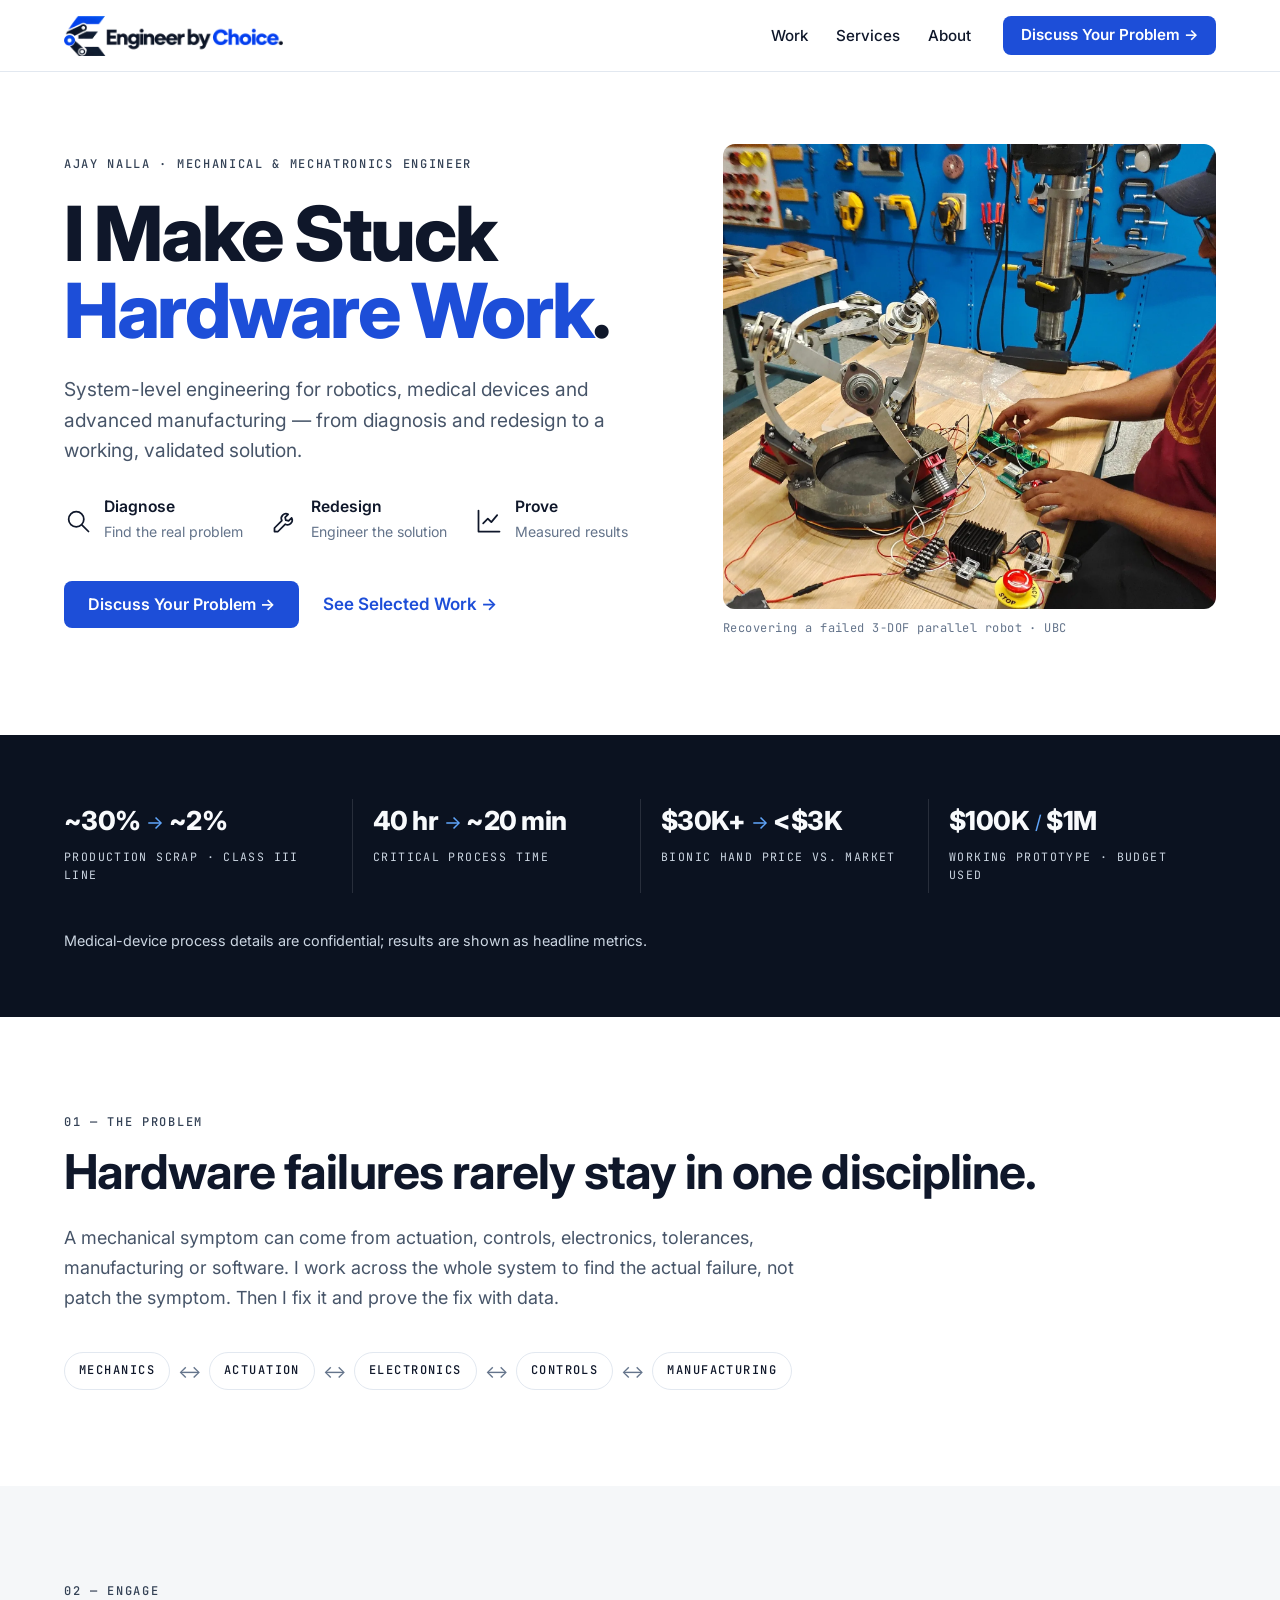
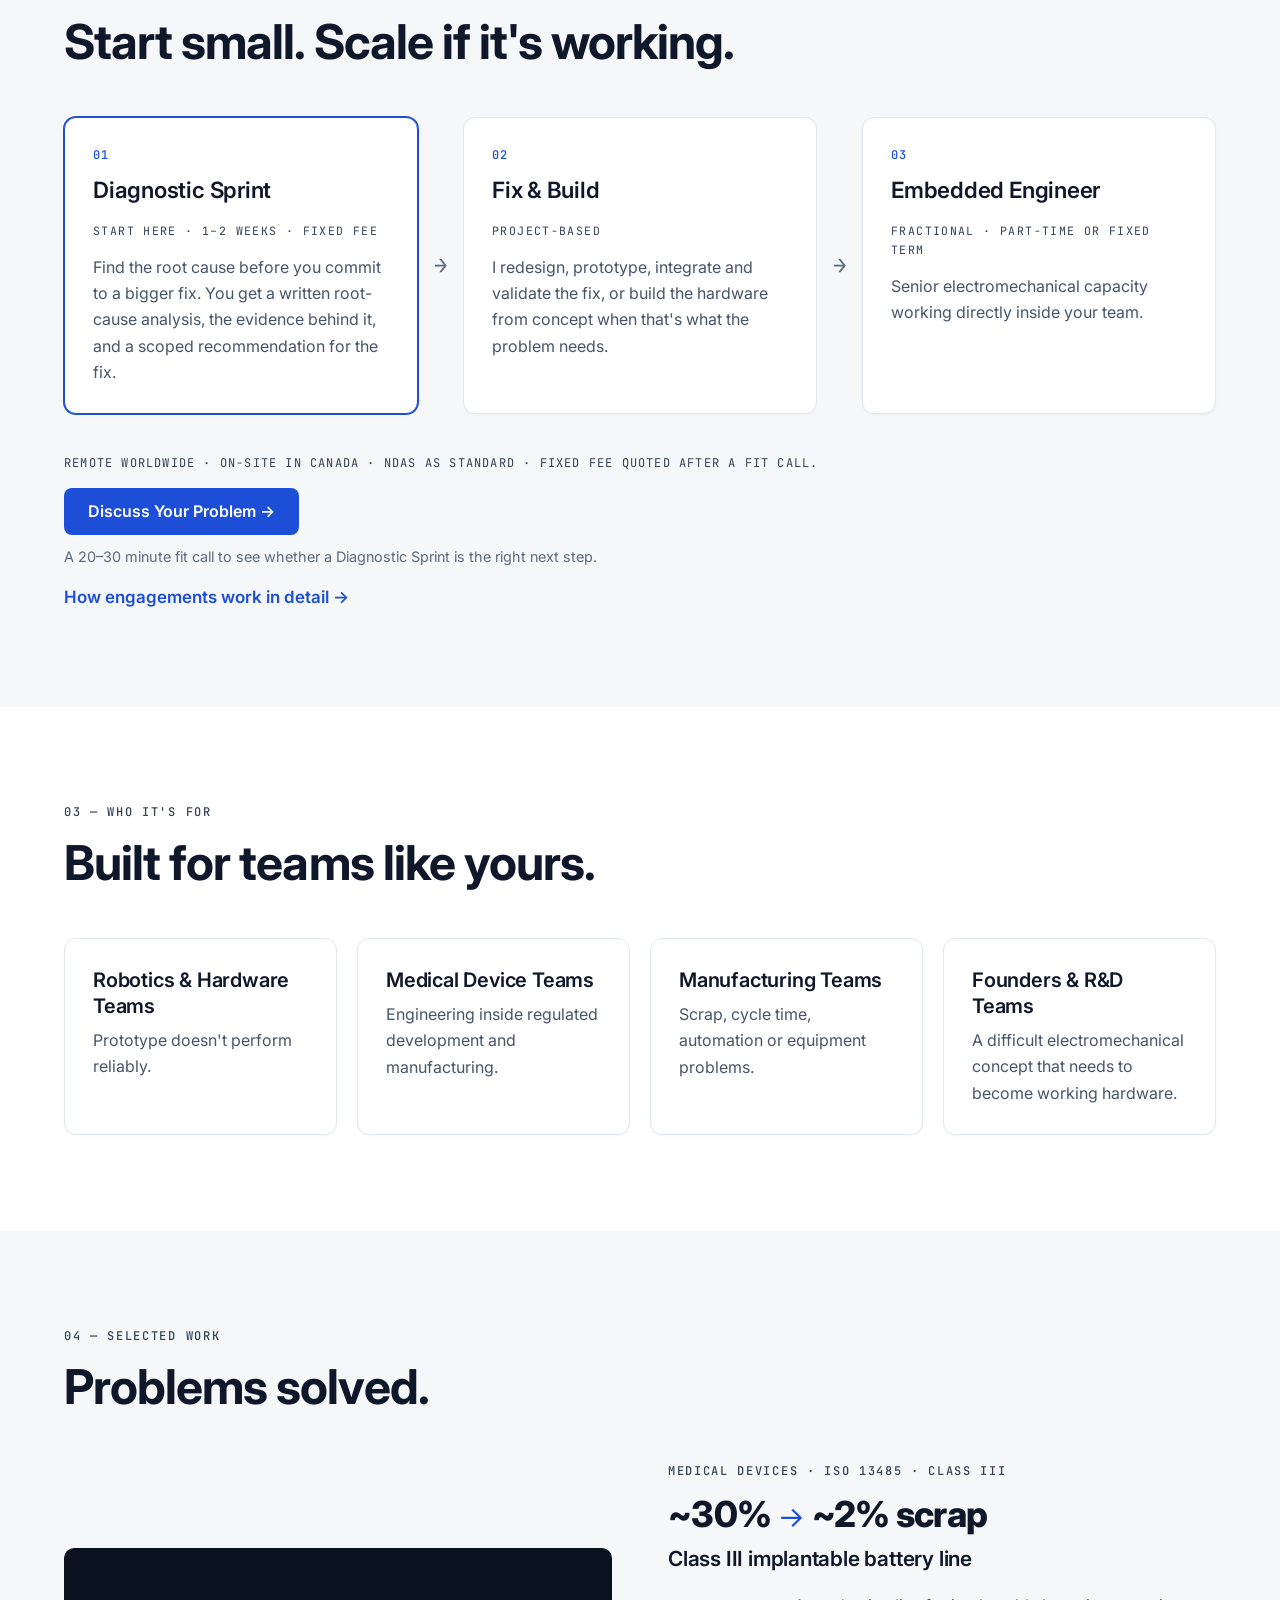
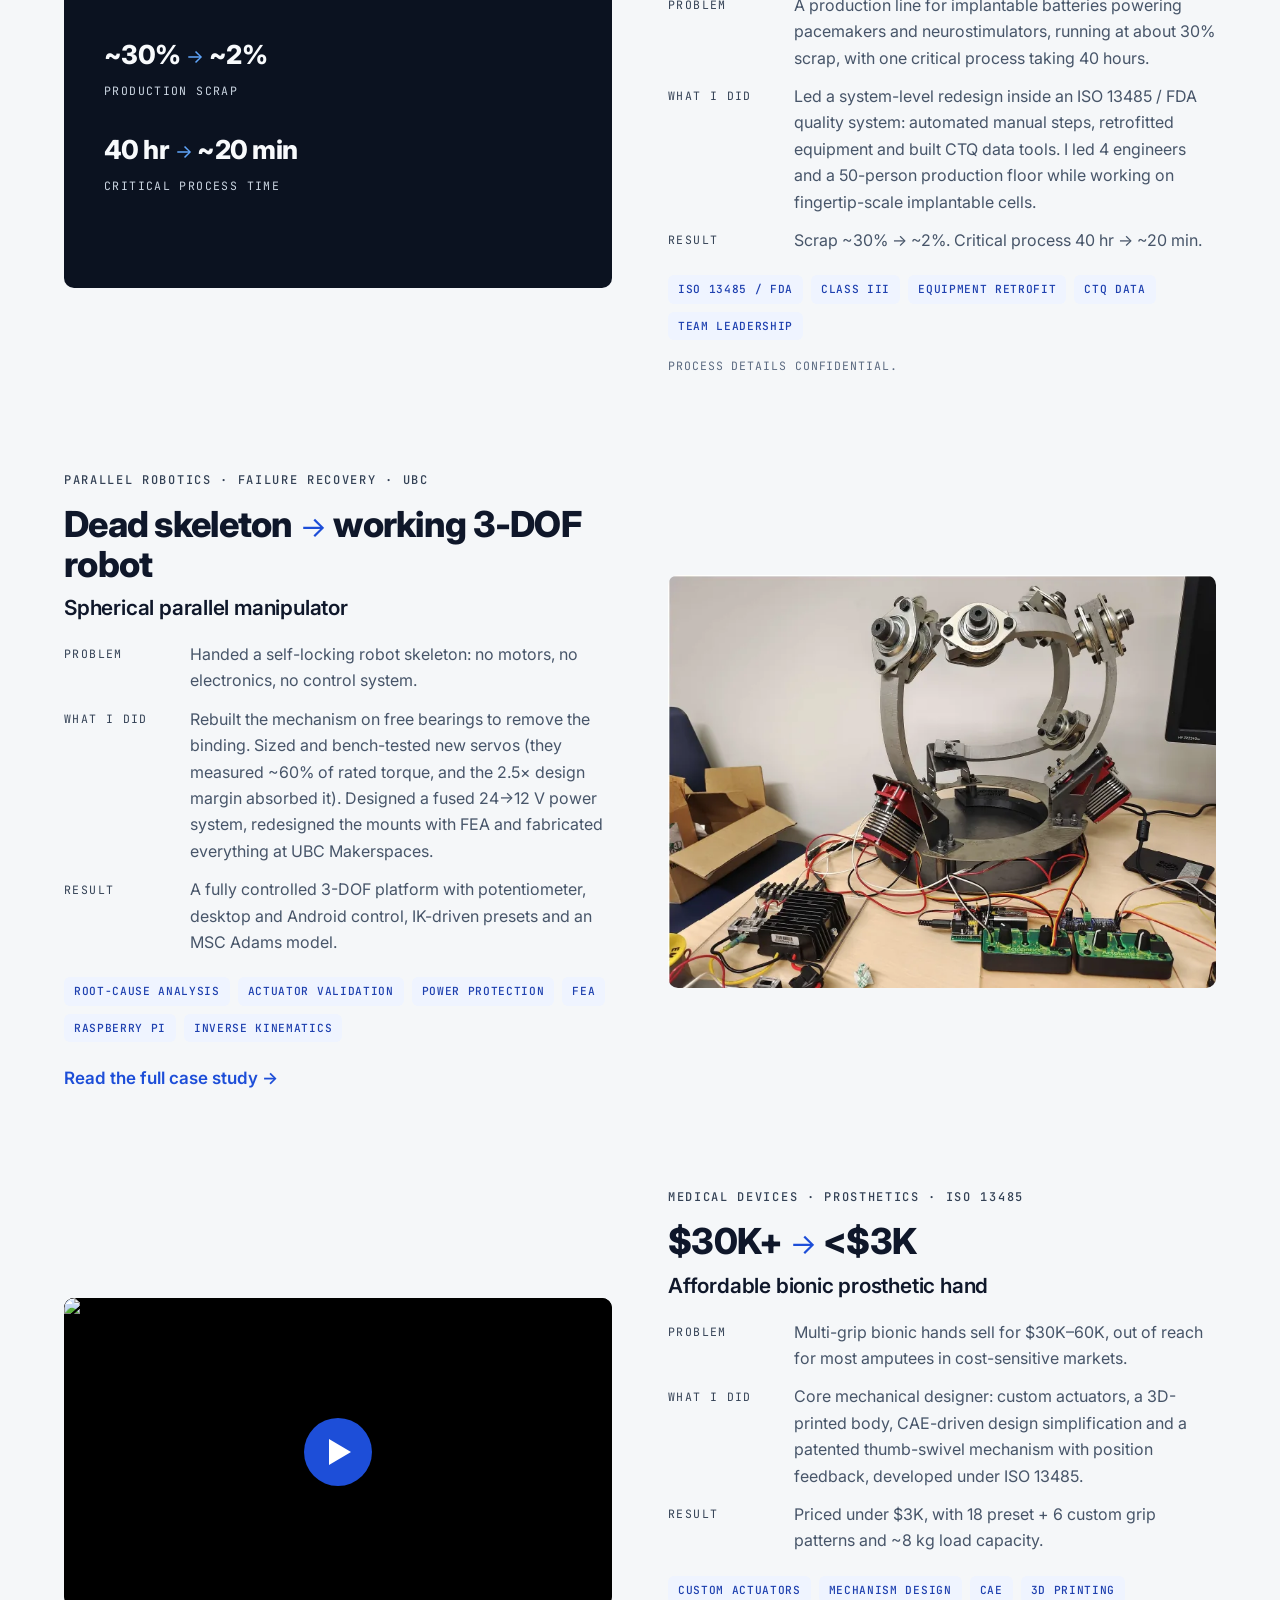
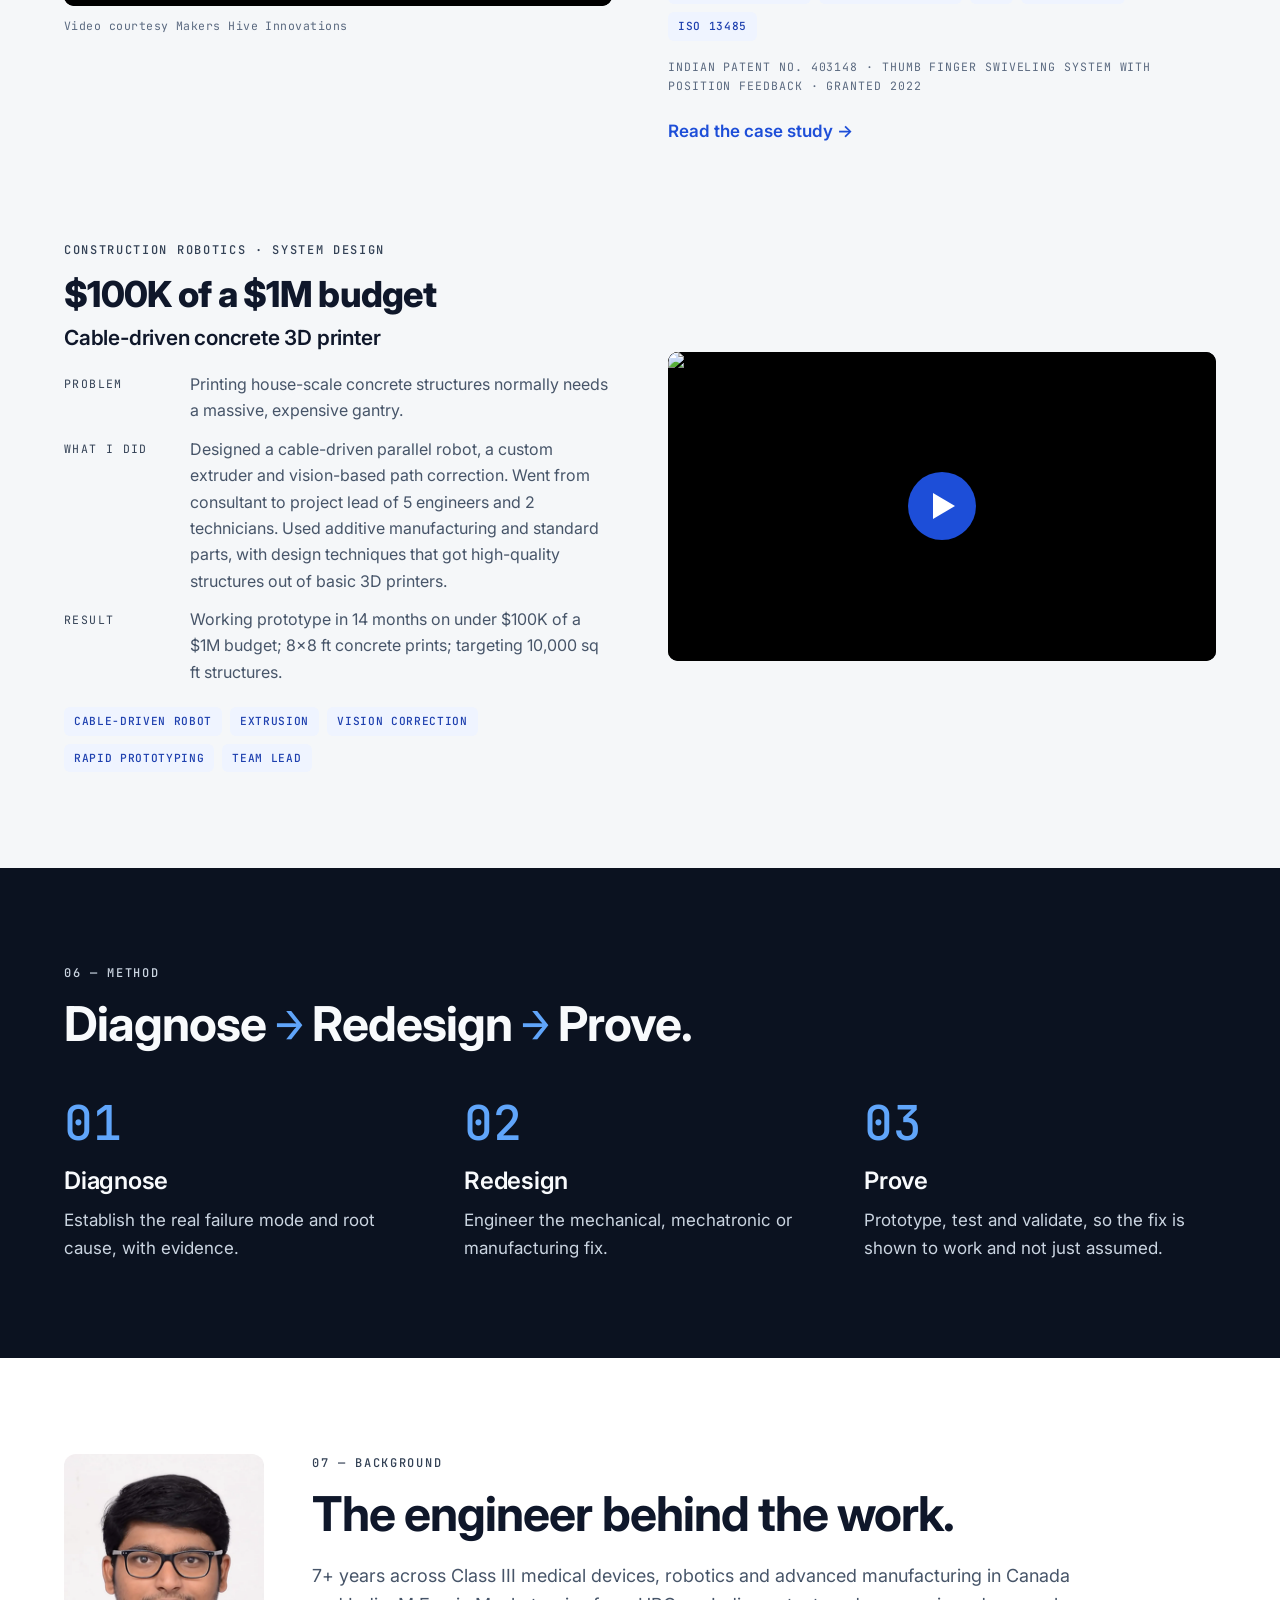
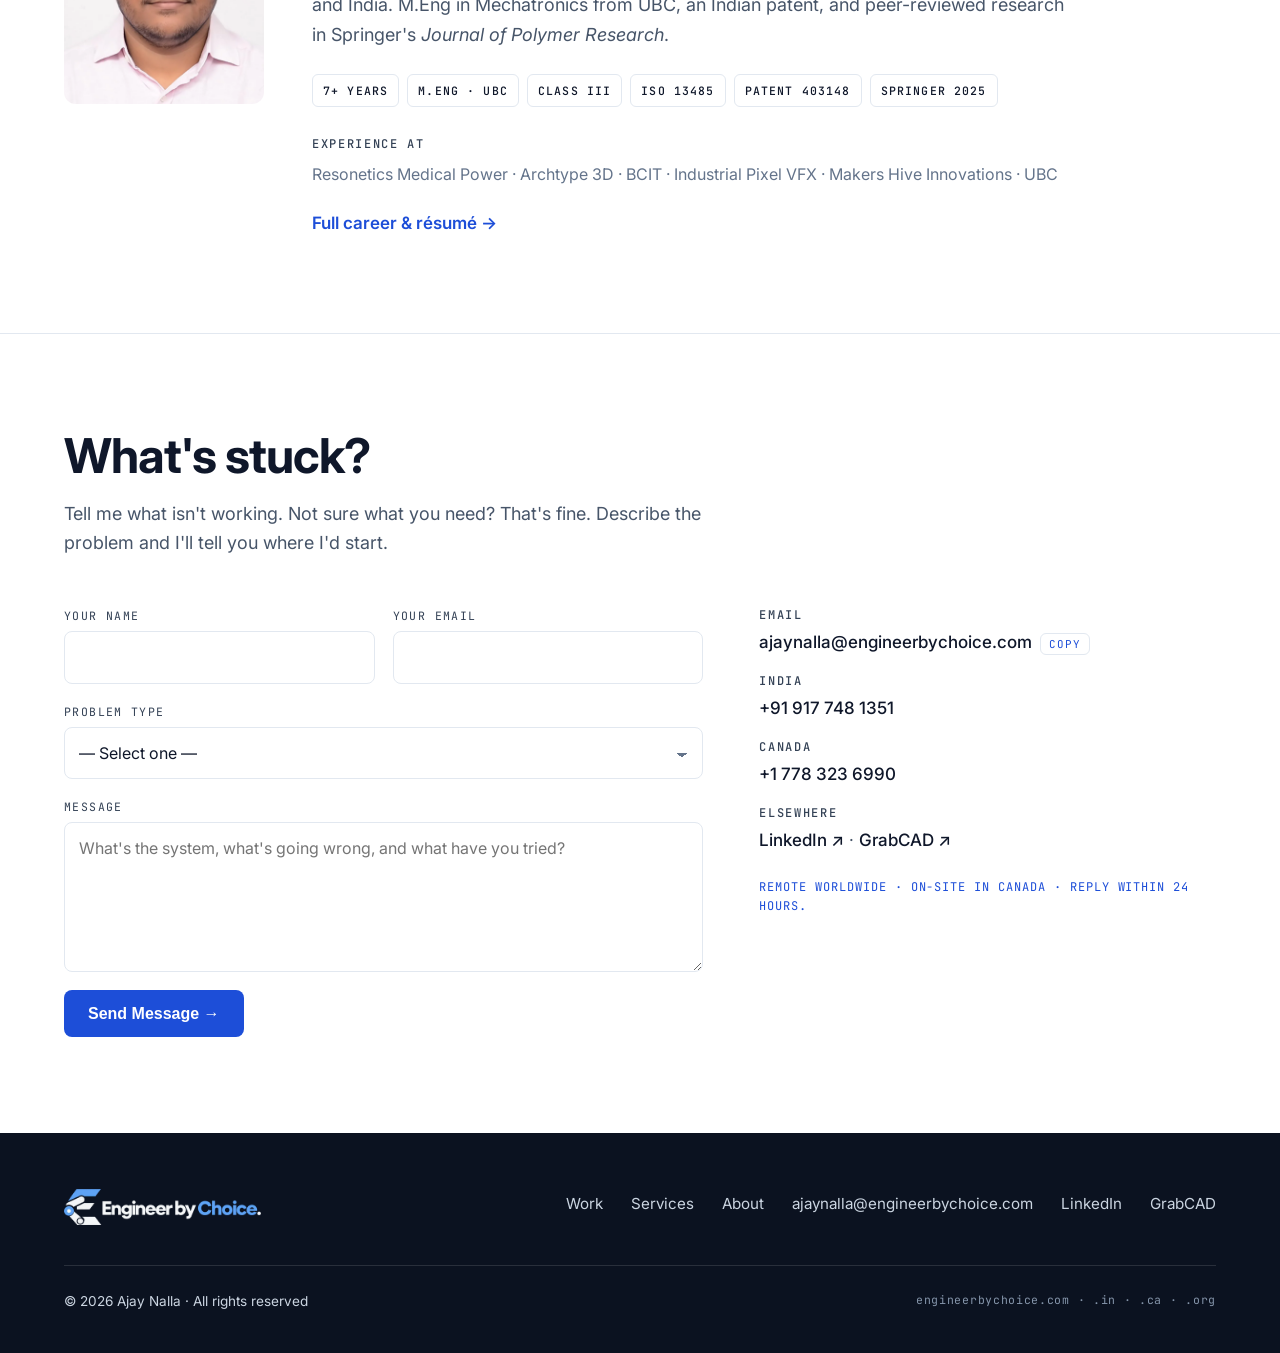
==== commit 922e388b: "brand: add Engineer by Choice logo to header, footer and favicon - images/brand/logo.png: trimmed ma" ====
--- a/index.html
+++ b/index.html
@@ -21,12 +21,13 @@
   <meta name="twitter:title" content="Ajay Nalla — I Make Stuck Hardware Work"/>
   <meta name="twitter:description" content="System-level engineering for robotics, medical devices and advanced manufacturing — from diagnosis and redesign to a working, validated solution."/>
   <meta name="twitter:image" content="https://engineerbychoice.com/images/brand/og-home.jpg"/>
-  <link rel="icon" type="image/svg+xml" href="/favicon.svg"/>
+  <link rel="icon" type="image/png" sizes="32x32" href="/images/brand/icon-32.png"/>
+  <link rel="apple-touch-icon" href="/images/brand/icon-180.png"/>
   <link rel="preload" as="image" href="images/brand/hero-spm-workshop.webp" type="image/webp" media="(min-width:701px)"/>
   <link rel="preconnect" href="https://fonts.googleapis.com">
   <link rel="preconnect" href="https://fonts.gstatic.com" crossorigin>
   <link href="https://fonts.googleapis.com/css2?family=Inter:wght@400;500;600;700;800&family=JetBrains+Mono:wght@400;500&display=swap" rel="stylesheet">
-  <link rel="stylesheet" href="css/style.css?v=20261017">
+  <link rel="stylesheet" href="css/style.css?v=20261018">
   <script type="application/ld+json">
   {
     "@context": "https://schema.org",
@@ -61,7 +62,7 @@
   <!-- NAV -->
   <header class="site-nav">
     <div class="container nav-inner">
-      <a href="#top" class="wordmark">Engineer by Choice<span>.</span></a>
+      <a href="#top" class="wordmark wordmark--logo"><picture><source srcset="images/brand/logo-nav.webp" type="image/webp"/><img src="images/brand/logo-nav.png" alt="Engineer by Choice" width="482" height="88"/></picture></a>
       <nav class="nav-menu" aria-label="Main">
         <ul class="nav-links">
           <li><a href="#work">Work</a></li>
@@ -426,7 +427,7 @@
   <footer class="site-footer">
     <div class="container">
       <div class="footer-top">
-        <a href="#top" class="wordmark">Engineer by Choice<span>.</span></a>
+        <a href="#top" class="wordmark wordmark--logo"><picture><source srcset="images/brand/logo-on-dark.webp" type="image/webp"/><img src="images/brand/logo-on-dark.png" alt="Engineer by Choice" width="482" height="88"/></picture></a>
         <ul class="footer-links">
           <li><a href="#work">Work</a></li>
           <li><a href="services.html">Services</a></li>
@@ -443,6 +444,6 @@
     </div>
   </footer>
 
-  <script src="js/main.js?v=20261017"></script>
+  <script src="js/main.js?v=20261018"></script>
 </body>
 </html>
--- a/css/style.css
+++ b/css/style.css
@@ -97,6 +97,8 @@
 .nav-inner{ height:100%; display:flex; align-items:center; justify-content:space-between; gap:24px; }
 .wordmark{ font-weight:700; font-size:1.125rem; color:var(--ink); text-decoration:none; letter-spacing:-0.01em; white-space:nowrap; }
 .wordmark span{ color:var(--accent); }
+.wordmark--logo{ display:block; line-height:0; }
+.wordmark--logo img{ display:block; height:40px; width:auto; }
 .nav-menu{ display:flex; align-items:center; gap:32px; }
 .nav-links{ display:flex; gap:28px; list-style:none; }
 .nav-links a{ color:var(--ink); text-decoration:none; font-weight:500; font-size:.95rem; }
@@ -355,6 +357,7 @@
 .footer-top{ display:flex; flex-wrap:wrap; justify-content:space-between; gap:32px; }
 .site-footer .wordmark{ color:var(--on-dark); }
 .site-footer .wordmark span{ color:var(--accent-on-dark); }
+.site-footer .wordmark--logo img{ height:36px; }
 .footer-links{ display:flex; flex-wrap:wrap; gap:12px 28px; list-style:none; }
 .footer-links a{ color:var(--on-dark-2); text-decoration:none; font-size:.95rem; }
 .footer-links a:hover{ color:var(--on-dark); }
@@ -442,6 +445,7 @@
 }
 /* Phones: smaller headlines; homepage hero leads with the SPM clip and a compact method row */
 @media (max-width:700px){
+  .site-nav .wordmark--logo img{ height:34px; }
   .h1{ font-size:2.25rem; line-height:1.05; }
   .hero{ padding-top:20px; }
   .hero-grid{ row-gap:0; }
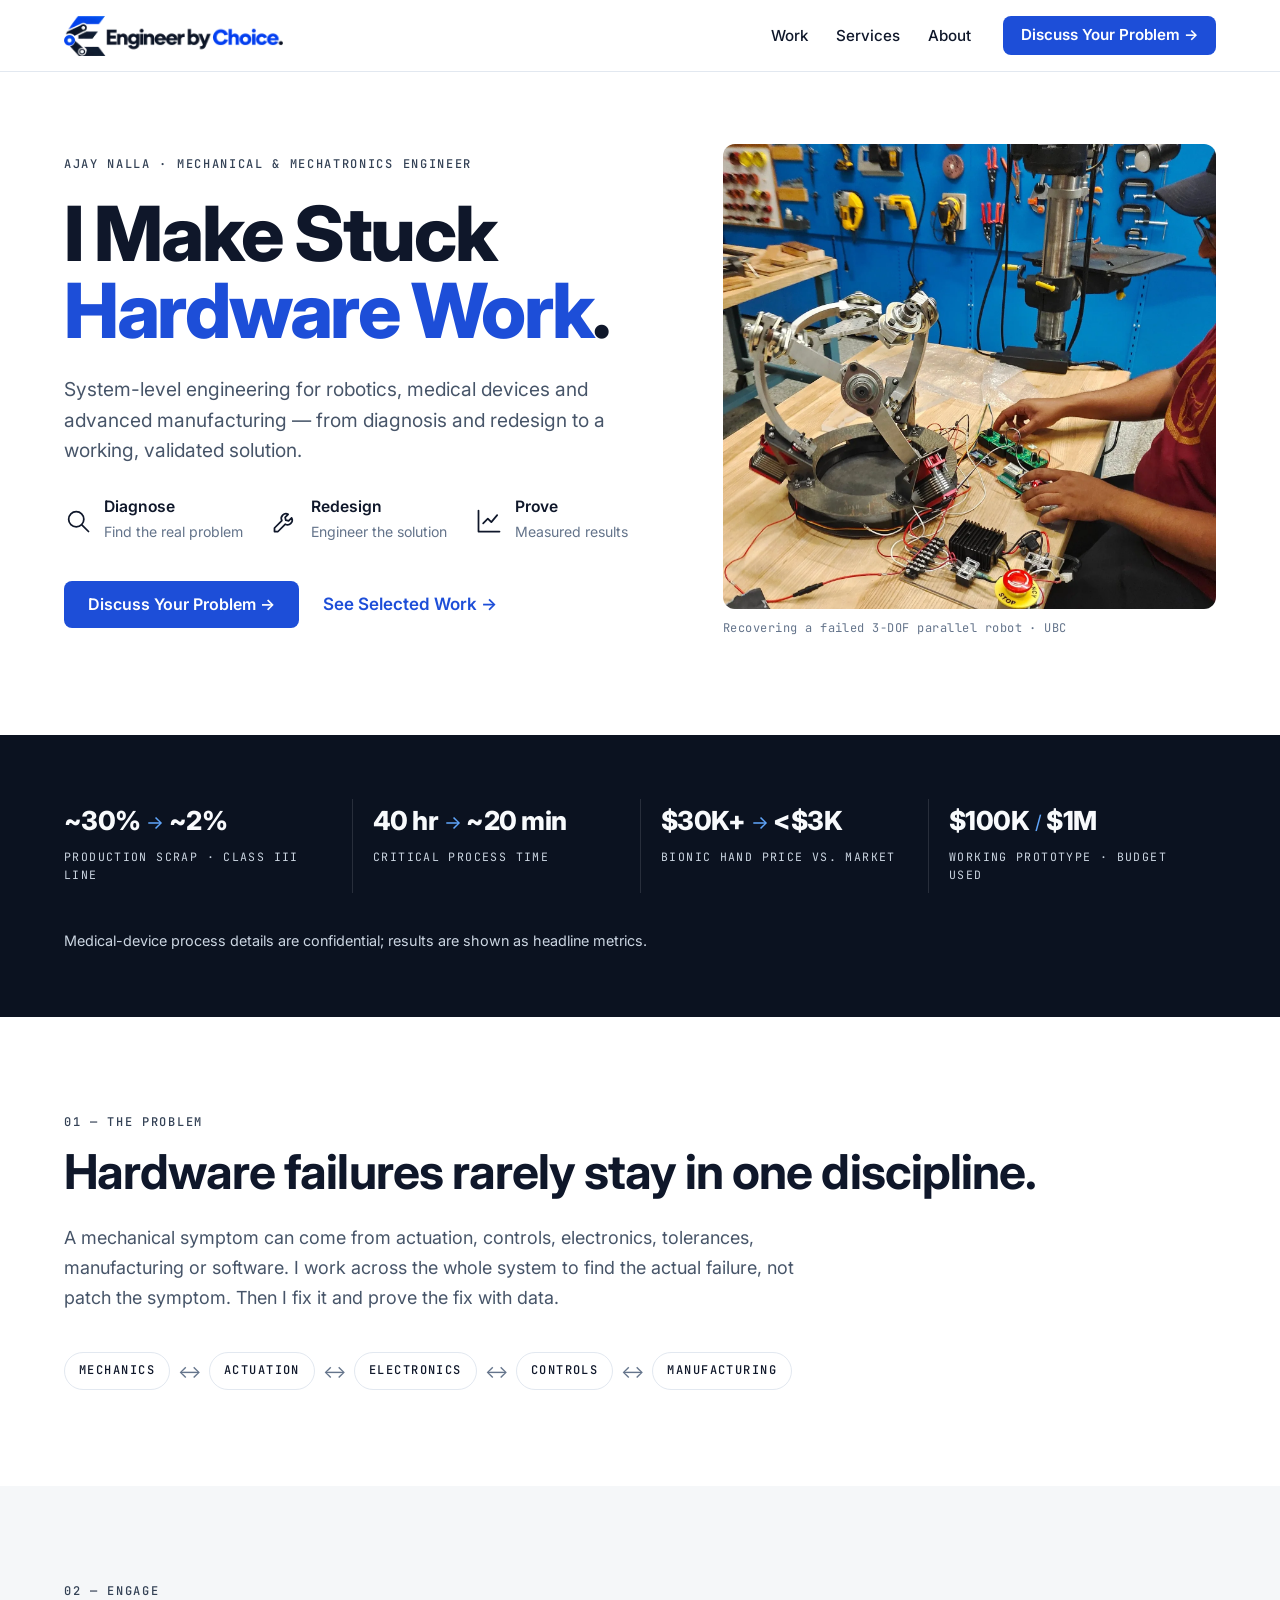
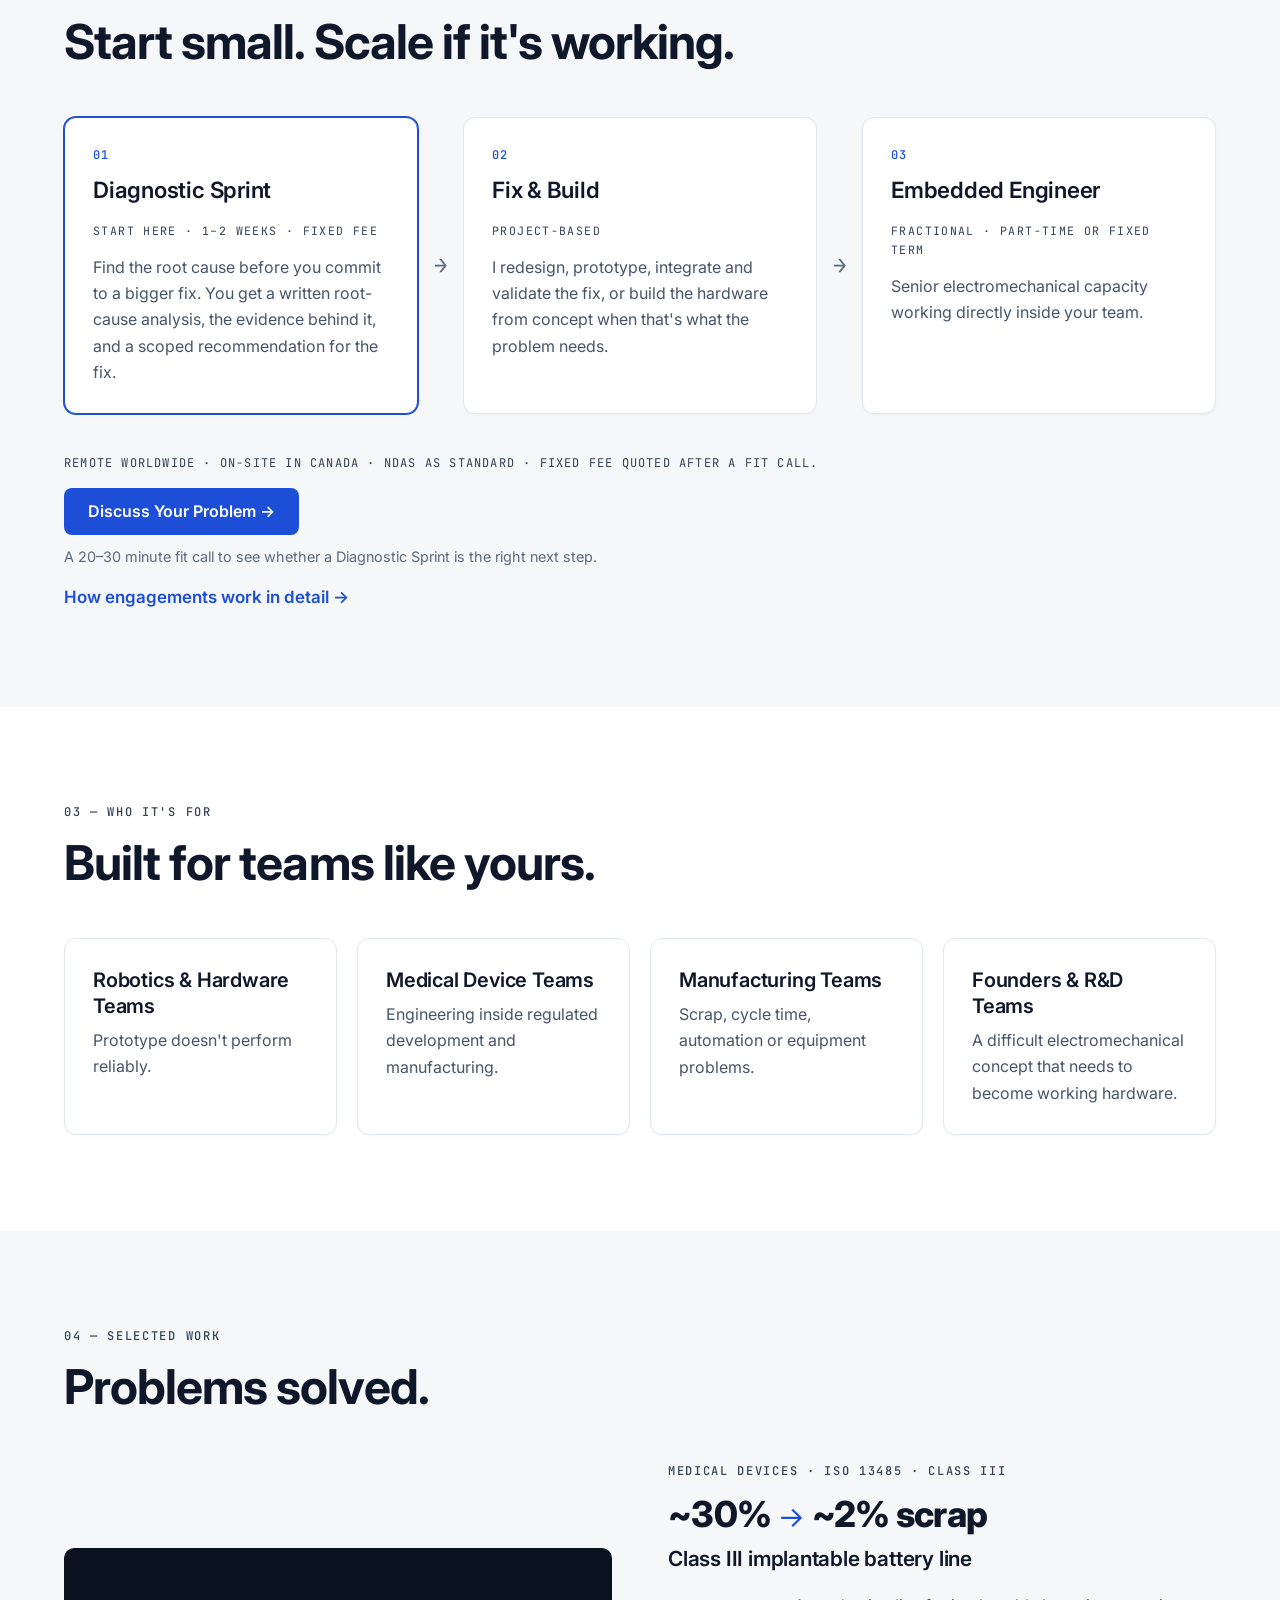
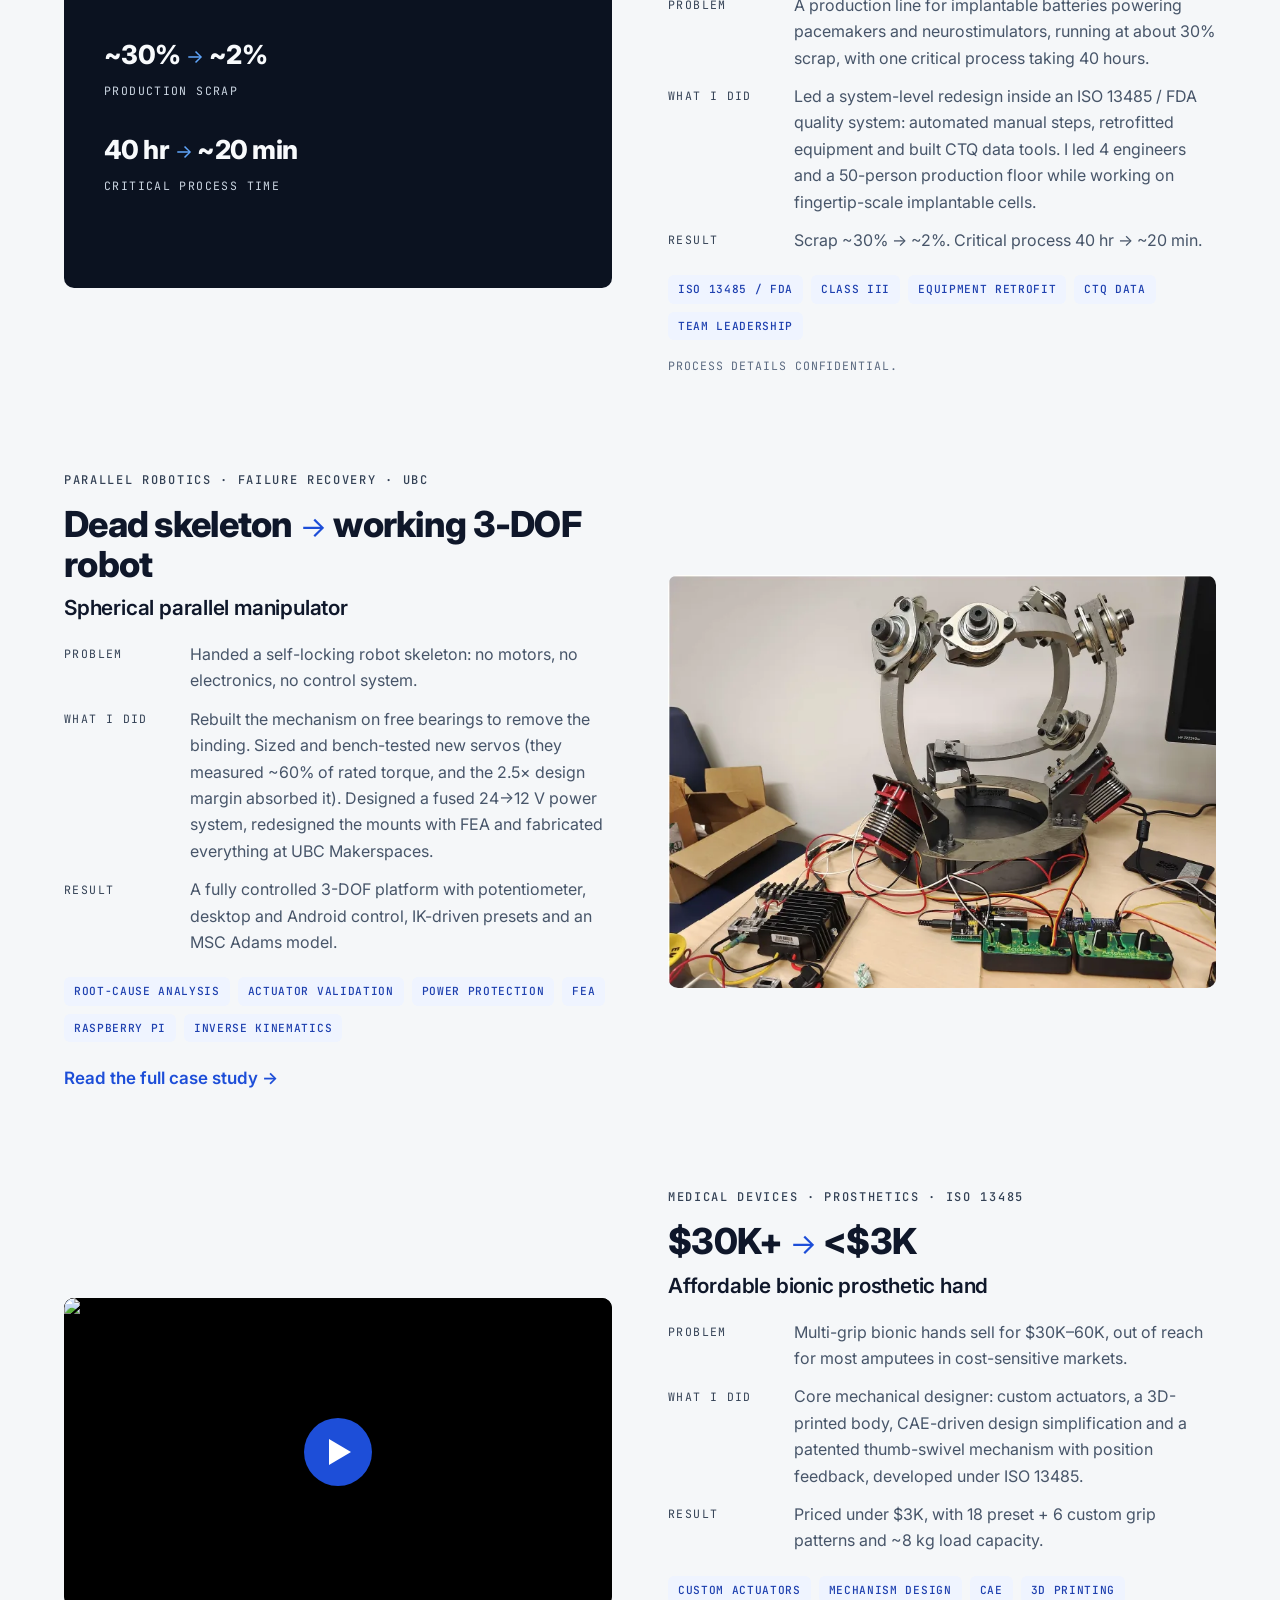
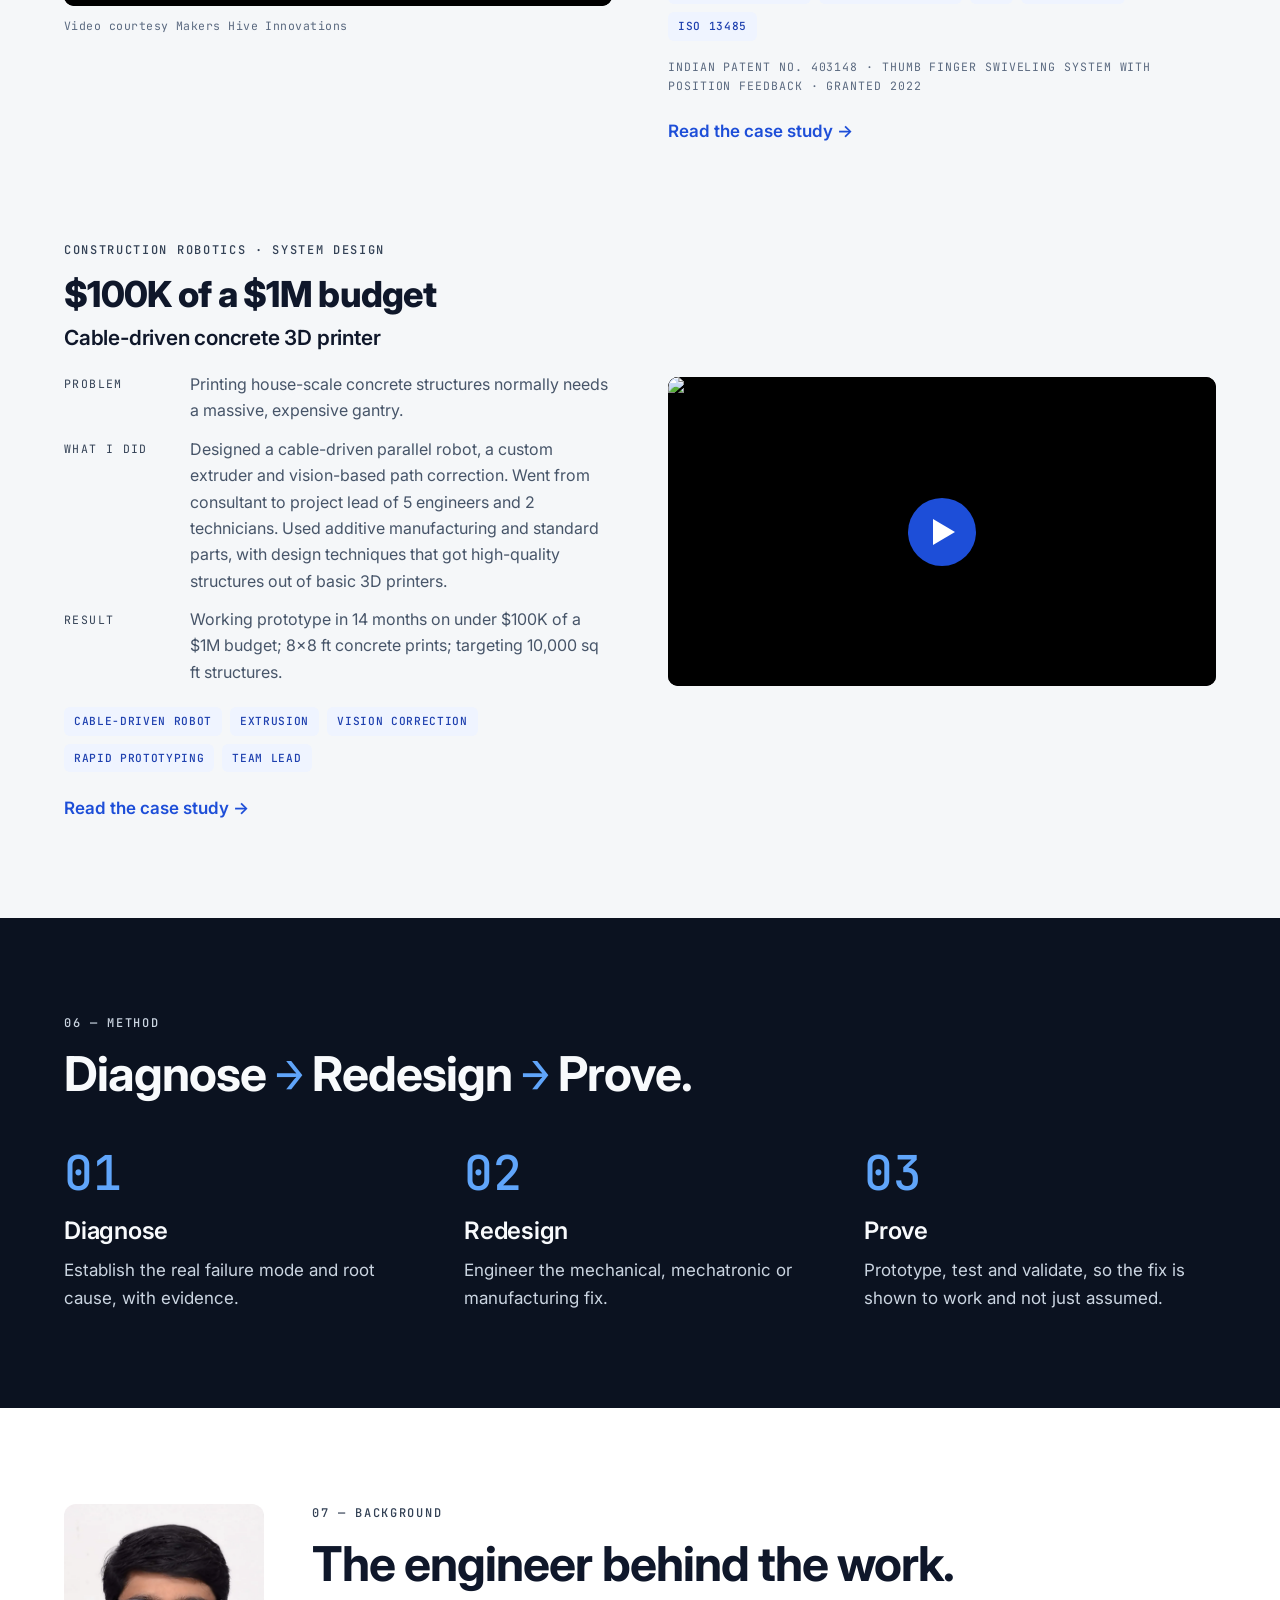
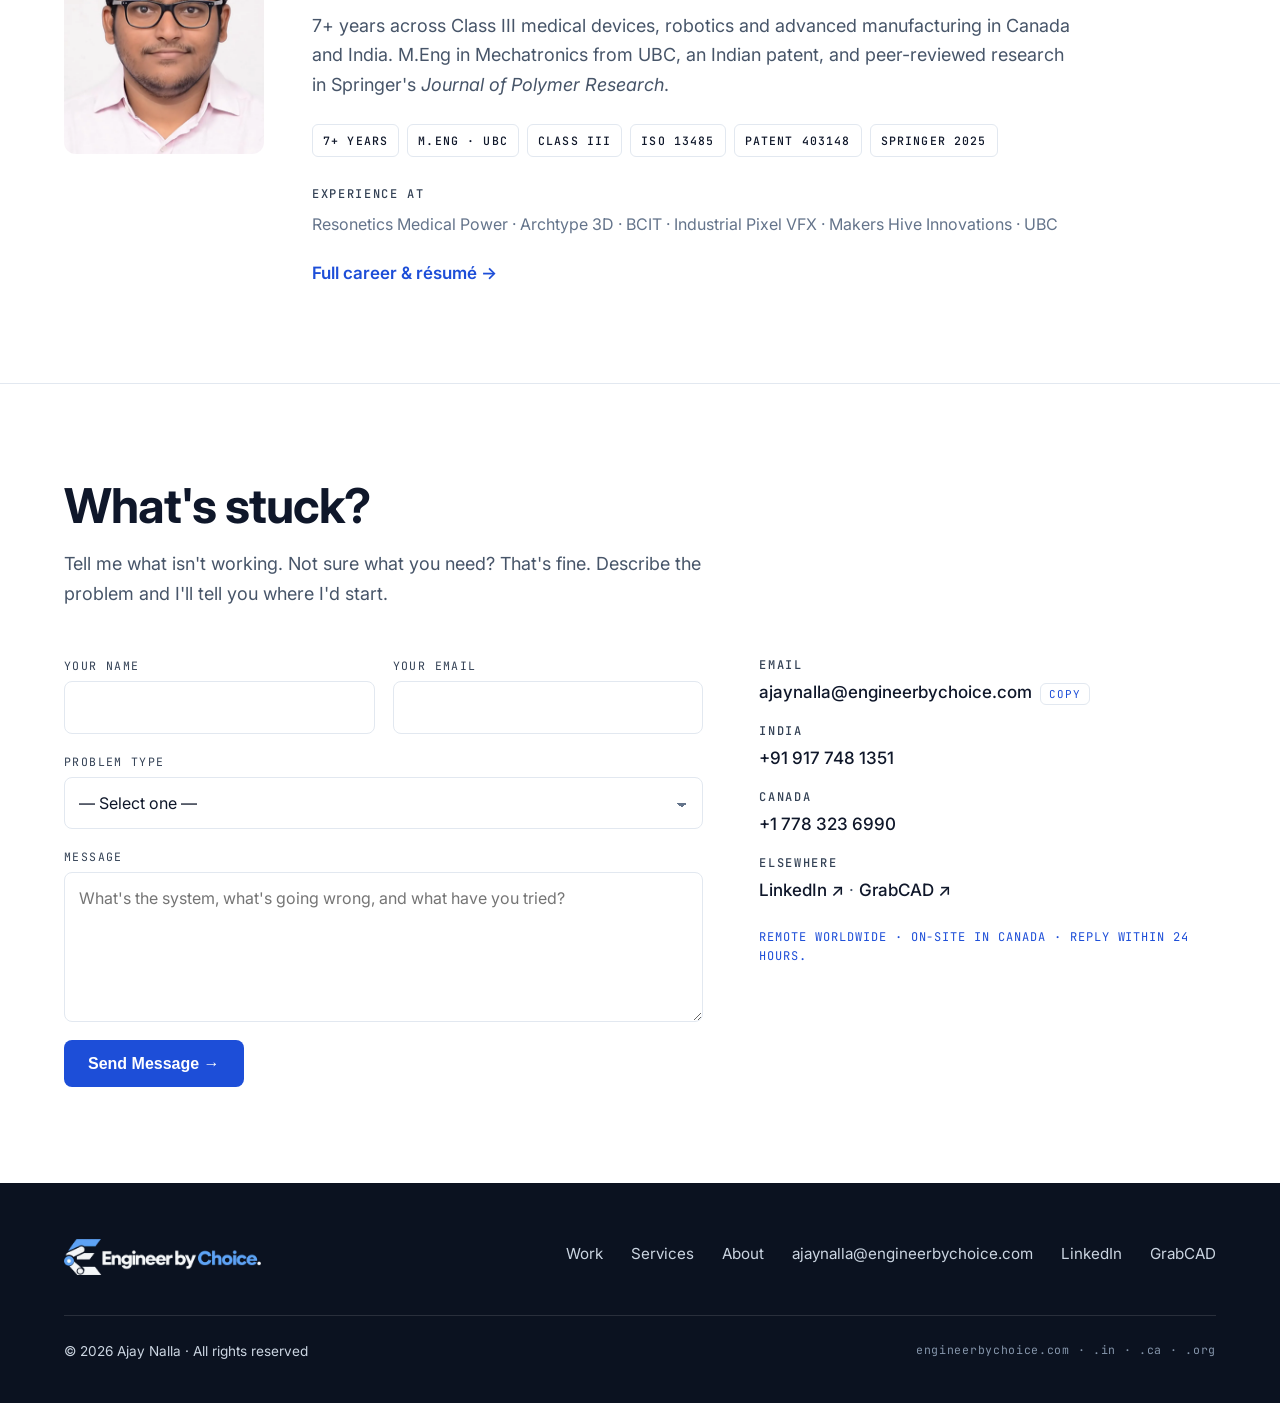
==== commit 6519cdce: "case study: cable-driven concrete 3D printer New page projects/concrete-printer.html in the existing" ====
--- a/index.html
+++ b/index.html
@@ -12,15 +12,16 @@
   <meta property="og:url" content="https://engineerbychoice.com/"/>
   <meta property="og:title" content="Ajay Nalla — I Make Stuck Hardware Work"/>
   <meta property="og:description" content="System-level engineering for robotics, medical devices and advanced manufacturing — from diagnosis and redesign to a working, validated solution."/>
-  <meta property="og:image" content="https://engineerbychoice.com/images/brand/og-home.jpg"/>
+  <meta property="og:image" content="https://engineerbychoice.com/images/brand/og-home-logo.jpg"/>
   <meta property="og:image:width" content="1200"/>
   <meta property="og:image:height" content="630"/>
-  <meta property="og:image:alt" content="Ajay Nalla at the UBC Makerspace bench, operating the rebuilt spherical parallel manipulator."/>
+  <meta property="og:image:alt" content="Engineer by Choice — I make stuck hardware work. Ajay Nalla at the bench with the rebuilt spherical parallel manipulator."/>
   <!-- Twitter -->
   <meta name="twitter:card" content="summary_large_image"/>
   <meta name="twitter:title" content="Ajay Nalla — I Make Stuck Hardware Work"/>
   <meta name="twitter:description" content="System-level engineering for robotics, medical devices and advanced manufacturing — from diagnosis and redesign to a working, validated solution."/>
-  <meta name="twitter:image" content="https://engineerbychoice.com/images/brand/og-home.jpg"/>
+  <meta name="twitter:image" content="https://engineerbychoice.com/images/brand/og-home-logo.jpg"/>
+  <meta name="twitter:image:alt" content="Engineer by Choice — I make stuck hardware work. Ajay Nalla at the bench with the rebuilt spherical parallel manipulator."/>
   <link rel="icon" type="image/png" sizes="32x32" href="/images/brand/icon-32.png"/>
   <link rel="apple-touch-icon" href="/images/brand/icon-180.png"/>
   <link rel="preload" as="image" href="images/brand/hero-spm-workshop.webp" type="image/webp" media="(min-width:701px)"/>
@@ -306,6 +307,7 @@
               <div><dt>Result</dt><dd>Working prototype in 14 months on under $100K of a $1M budget; 8×8 ft concrete prints; targeting 10,000 sq ft structures.</dd></div>
             </dl>
             <ul class="tags"><li class="tag">Cable-Driven Robot</li><li class="tag">Extrusion</li><li class="tag">Vision Correction</li><li class="tag">Rapid Prototyping</li><li class="tag">Team Lead</li></ul>
+            <a href="projects/concrete-printer.html" class="link-arrow work-link">Read the case study →</a>
           </div>
         </article>
 
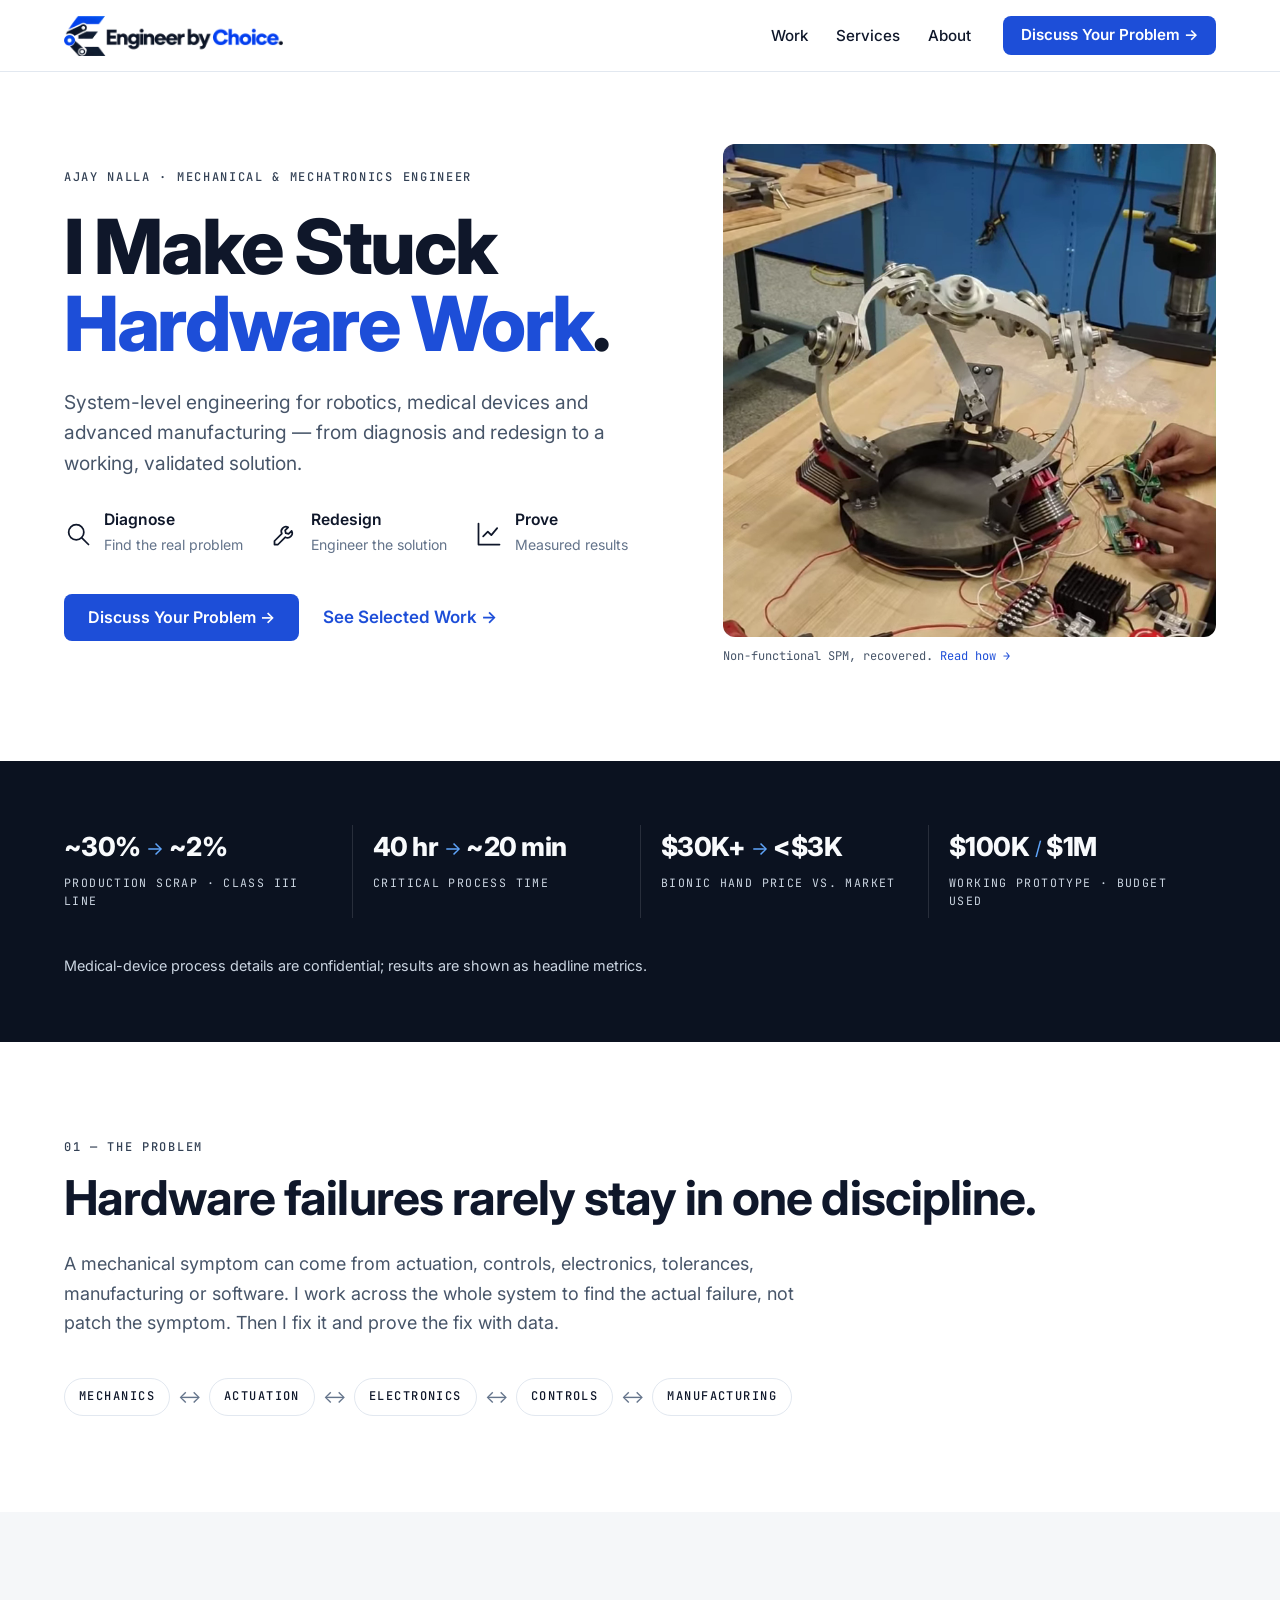
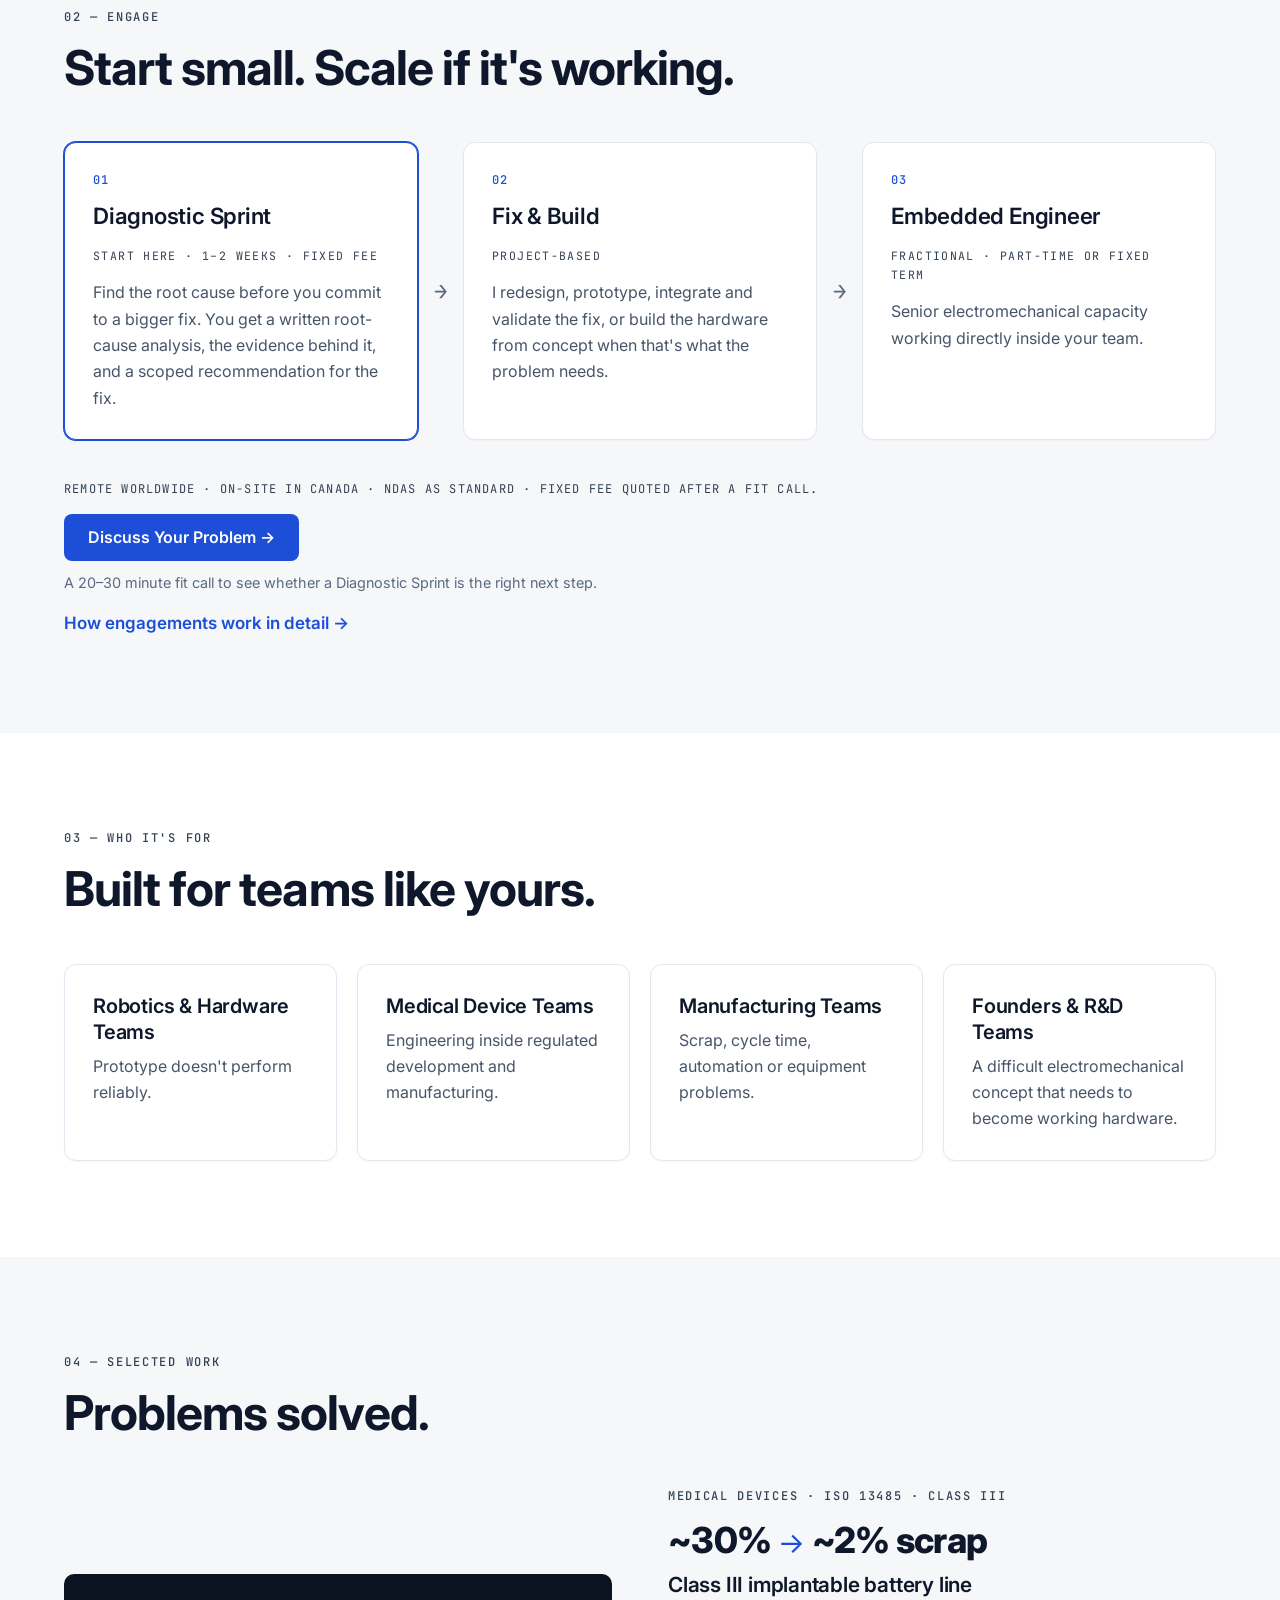
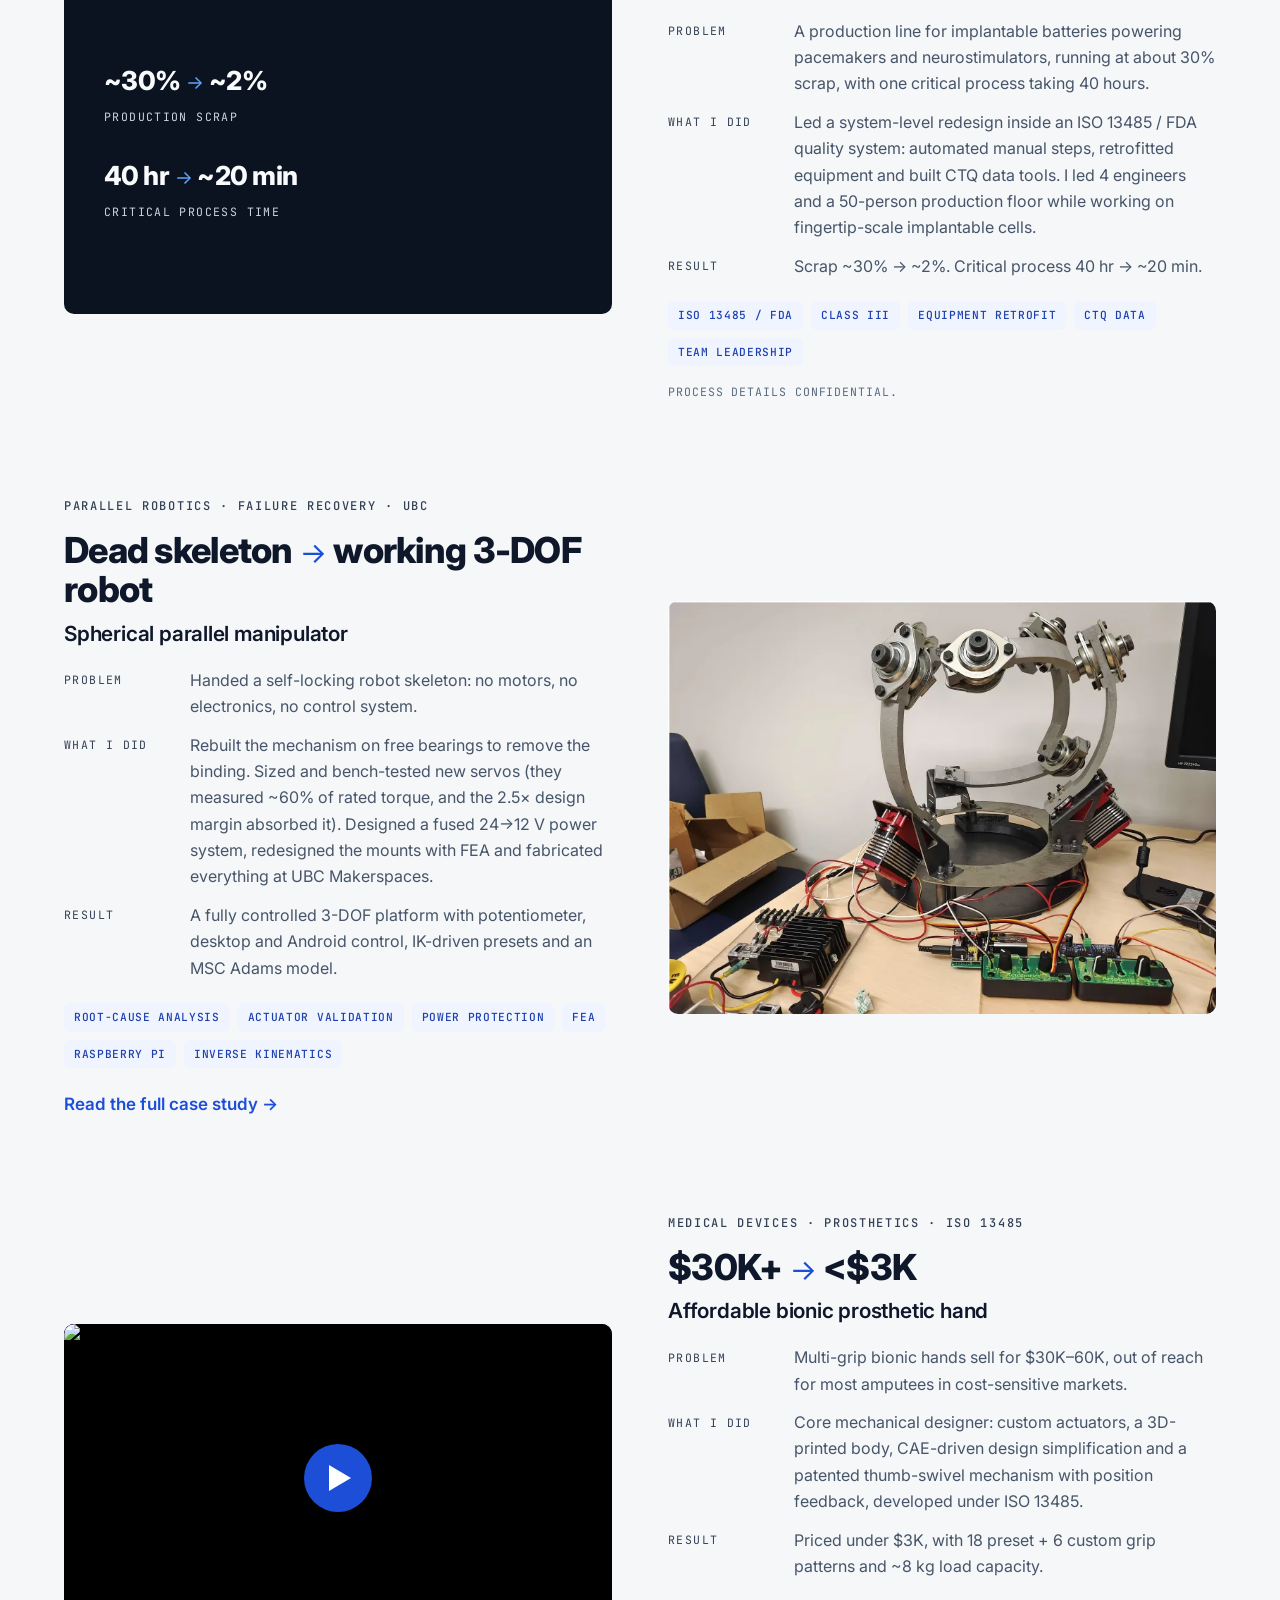
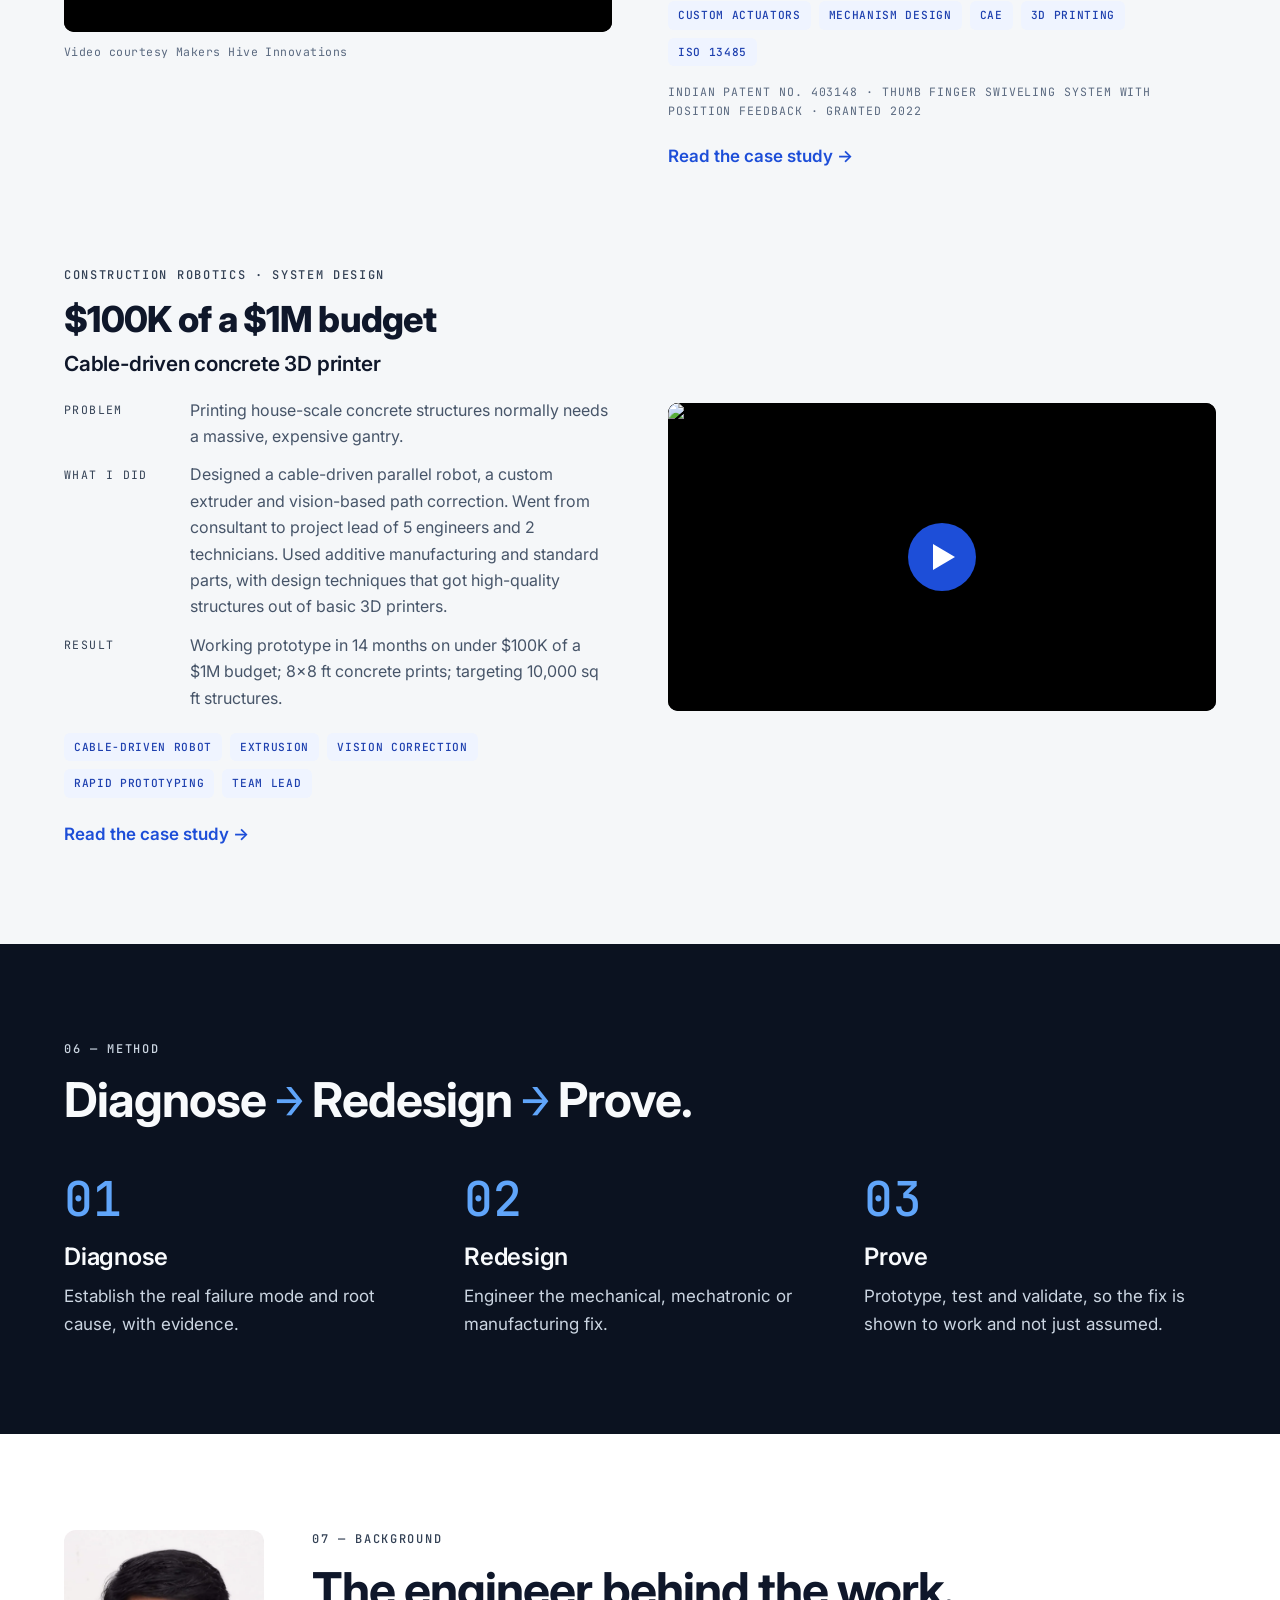
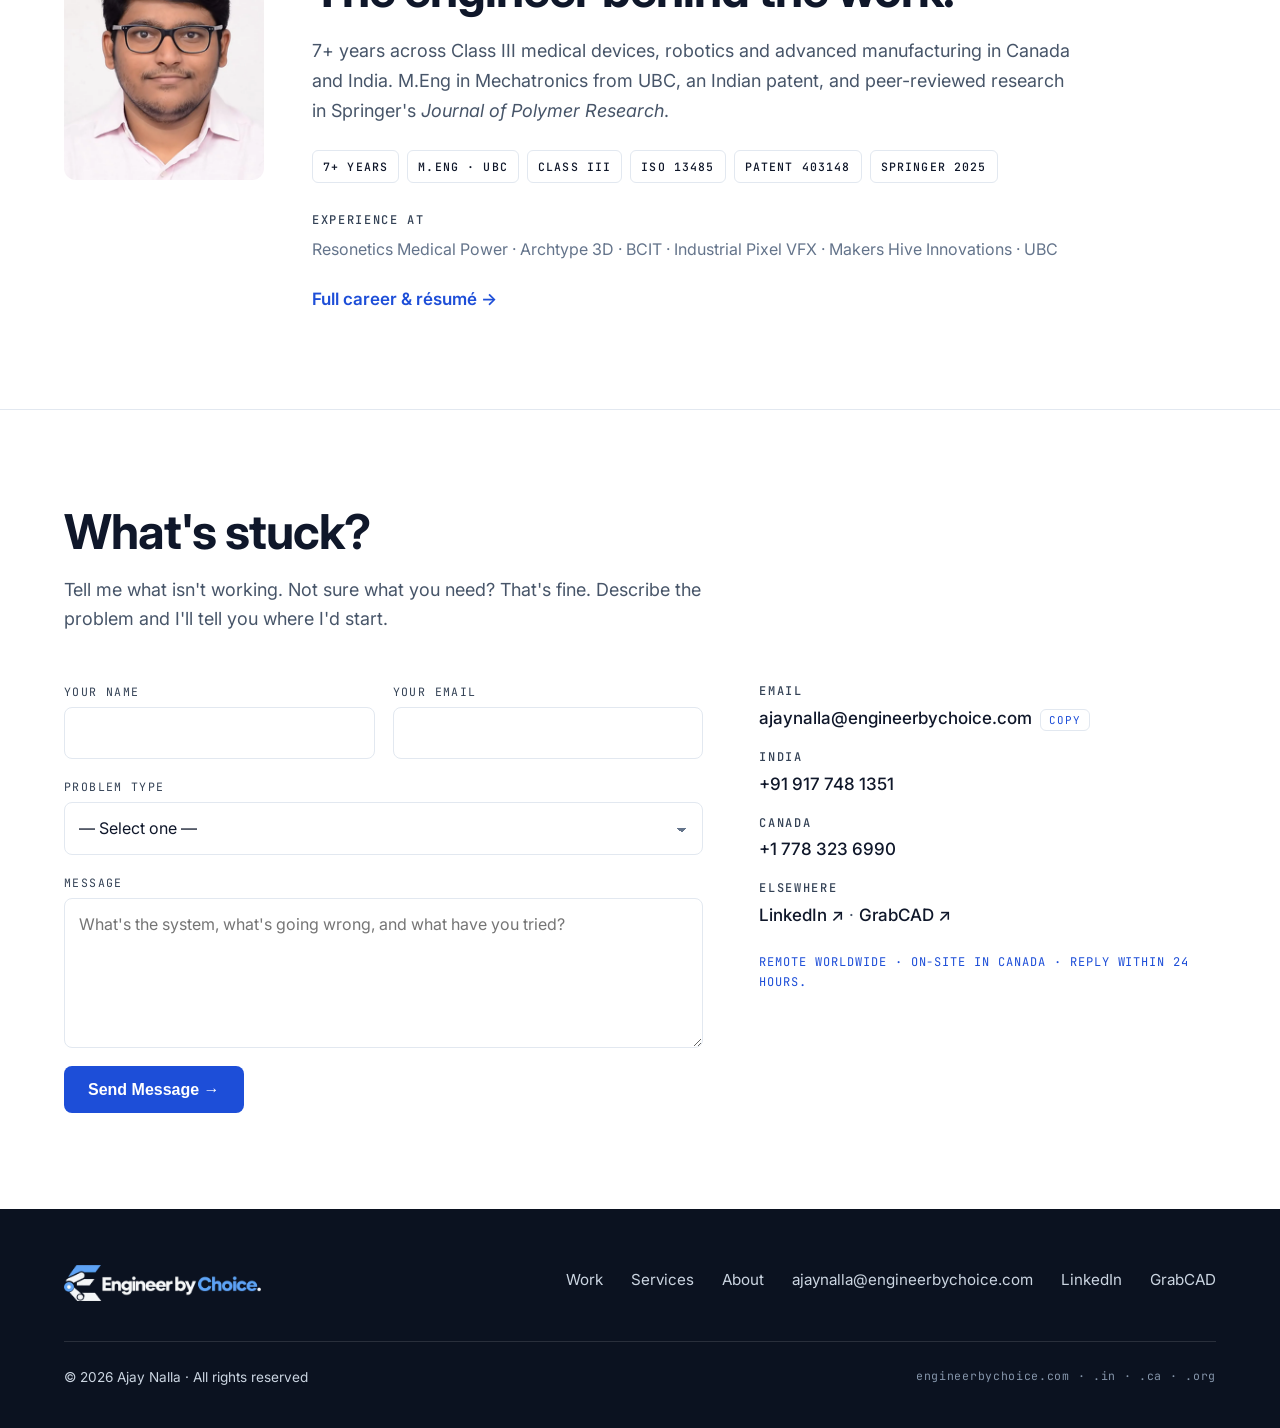
==== commit b92cc6f5: "home: play the SPM clip on desktop too, replacing the still hero photo - The hero clip now autoplays" ====
--- a/index.html
+++ b/index.html
@@ -24,11 +24,10 @@
   <meta name="twitter:image:alt" content="Engineer by Choice — I make stuck hardware work. Ajay Nalla at the bench with the rebuilt spherical parallel manipulator."/>
   <link rel="icon" type="image/png" sizes="32x32" href="/images/brand/icon-32.png"/>
   <link rel="apple-touch-icon" href="/images/brand/icon-180.png"/>
-  <link rel="preload" as="image" href="images/brand/hero-spm-workshop.webp" type="image/webp" media="(min-width:701px)"/>
   <link rel="preconnect" href="https://fonts.googleapis.com">
   <link rel="preconnect" href="https://fonts.gstatic.com" crossorigin>
   <link href="https://fonts.googleapis.com/css2?family=Inter:wght@400;500;600;700;800&family=JetBrains+Mono:wght@400;500&display=swap" rel="stylesheet">
-  <link rel="stylesheet" href="css/style.css?v=20261018">
+  <link rel="stylesheet" href="css/style.css?v=20261023">
   <script type="application/ld+json">
   {
     "@context": "https://schema.org",
@@ -81,8 +80,8 @@
   <section class="hero">
     <div class="container hero-grid">
       <figure class="hero-clip hero-clip--home">
-        <video class="hero-clip-video" muted loop playsinline preload="none" width="720" height="720"
-               data-phone-autoplay data-poster="images/spm/spm-loop-poster.jpg"
+        <video class="hero-clip-video" autoplay muted loop playsinline preload="metadata" width="720" height="720"
+               poster="images/spm/spm-loop-poster.jpg"
                aria-label="Spherical parallel manipulator moving through positions under servo control">
           <source src="images/spm/spm-loop.webm" type="video/webm">
           <source src="images/spm/spm-loop.mp4" type="video/mp4">
@@ -112,14 +111,6 @@
           <a href="#work" class="link-arrow">See Selected Work →</a>
         </div>
       </div>
-      <figure class="hero-media">
-        <picture>
-          <source media="(max-width:700px)" srcset="images/spm/spm-loop-poster.jpg"/>
-          <source srcset="images/brand/hero-spm-workshop.webp" type="image/webp"/>
-          <img src="images/brand/hero-spm-workshop.jpg" alt="Ajay at a UBC Makerspace bench operating the rebuilt spherical parallel manipulator, with its servo controllers, power board and emergency stop in front of him" width="1732" height="1634" fetchpriority="high"/>
-        </picture>
-        <figcaption>Recovering a failed 3-DOF parallel robot · UBC</figcaption>
-      </figure>
     </div>
   </section>
 
@@ -446,6 +437,6 @@
     </div>
   </footer>
 
-  <script src="js/main.js?v=20261018"></script>
+  <script src="js/main.js?v=20261023"></script>
 </body>
 </html>
--- a/css/style.css
+++ b/css/style.css
@@ -302,7 +302,7 @@
 .hero-clip-caption a{ color:var(--accent); text-decoration:none; white-space:nowrap; }
 .hero-clip-caption a:hover{ color:var(--accent-hover); }
 .hero-clip-short{ display:none; }
-.hero-clip--home{ display:none; }
+.hero-clip--home{ order:1; margin:0; max-width:none; }
 @media (prefers-reduced-motion: reduce){
   .hero-clip-video{ display:none; }
   .hero-clip::before{
@@ -387,6 +387,7 @@
   .hero-grid{ grid-template-columns:1fr; gap:40px; }
   .tiers{ grid-template-columns:1fr; }
   .hero-split{ display:block; }
+  .hero-clip--home{ max-width:480px; }
   .hero-split .hero-clip{ margin-top:2rem; }
   .tier-arrow{ transform:rotate(90deg); justify-self:center; }
   .grid-4{ grid-template-columns:1fr 1fr; }
@@ -449,12 +450,11 @@
   .h1{ font-size:2.25rem; line-height:1.05; }
   .hero{ padding-top:20px; }
   .hero-grid{ row-gap:0; }
-  .hero-clip--home{ display:block; margin:0 0 16px; max-width:none; }
+  .hero-clip--home{ order:-1; margin:0 0 16px; max-width:none; }
   .hero-clip--home .hero-clip-video{ aspect-ratio:16 / 9; object-position:50% 45%; }
   .hero-clip--home::before{ aspect-ratio:16 / 9; background-position:50% 45%; }
   .hero-clip--home .hero-clip-caption{ margin-top:.4rem; }
   .hero .label{ margin-bottom:12px; }
-  .hero-media{ display:none; }
   .method-row{ flex-wrap:nowrap; justify-content:space-between; gap:12px; margin-top:24px; }
   .method-row li{ gap:8px; }
   .method-row svg{ width:22px; height:22px; }
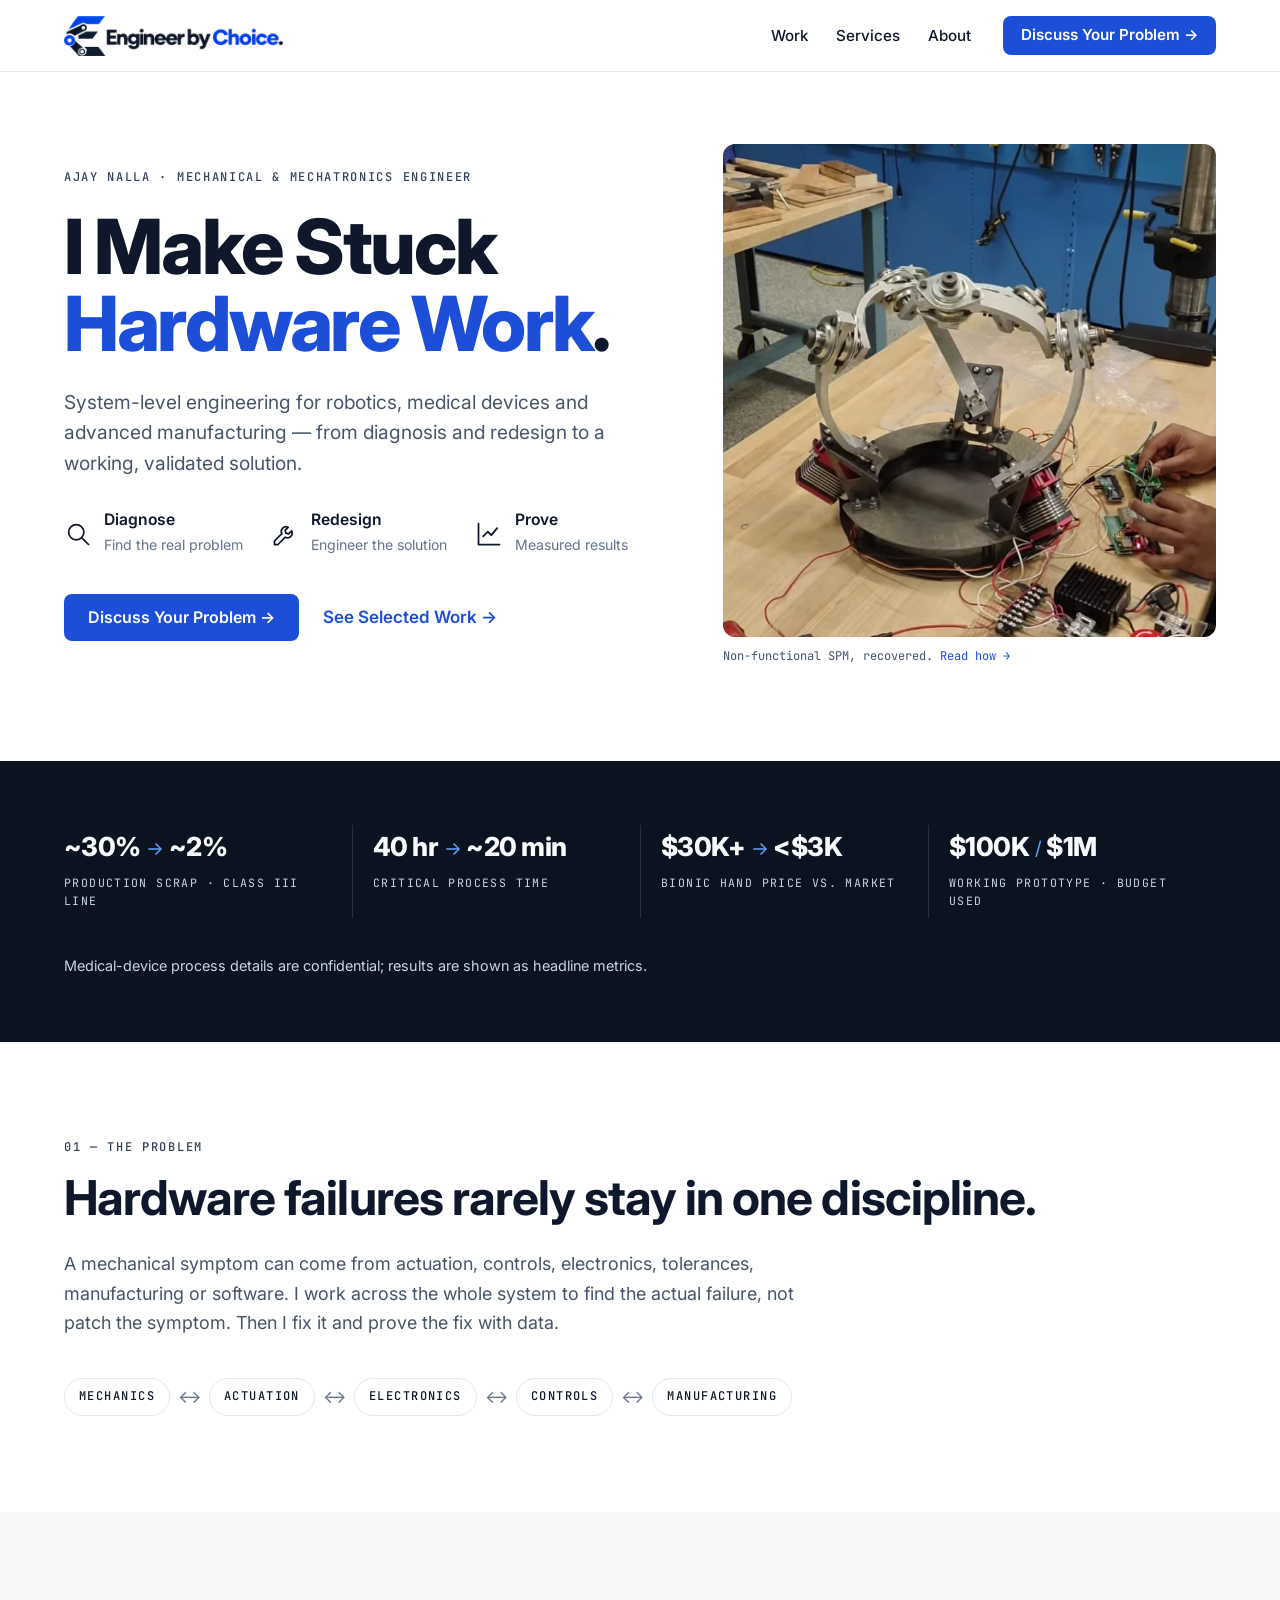
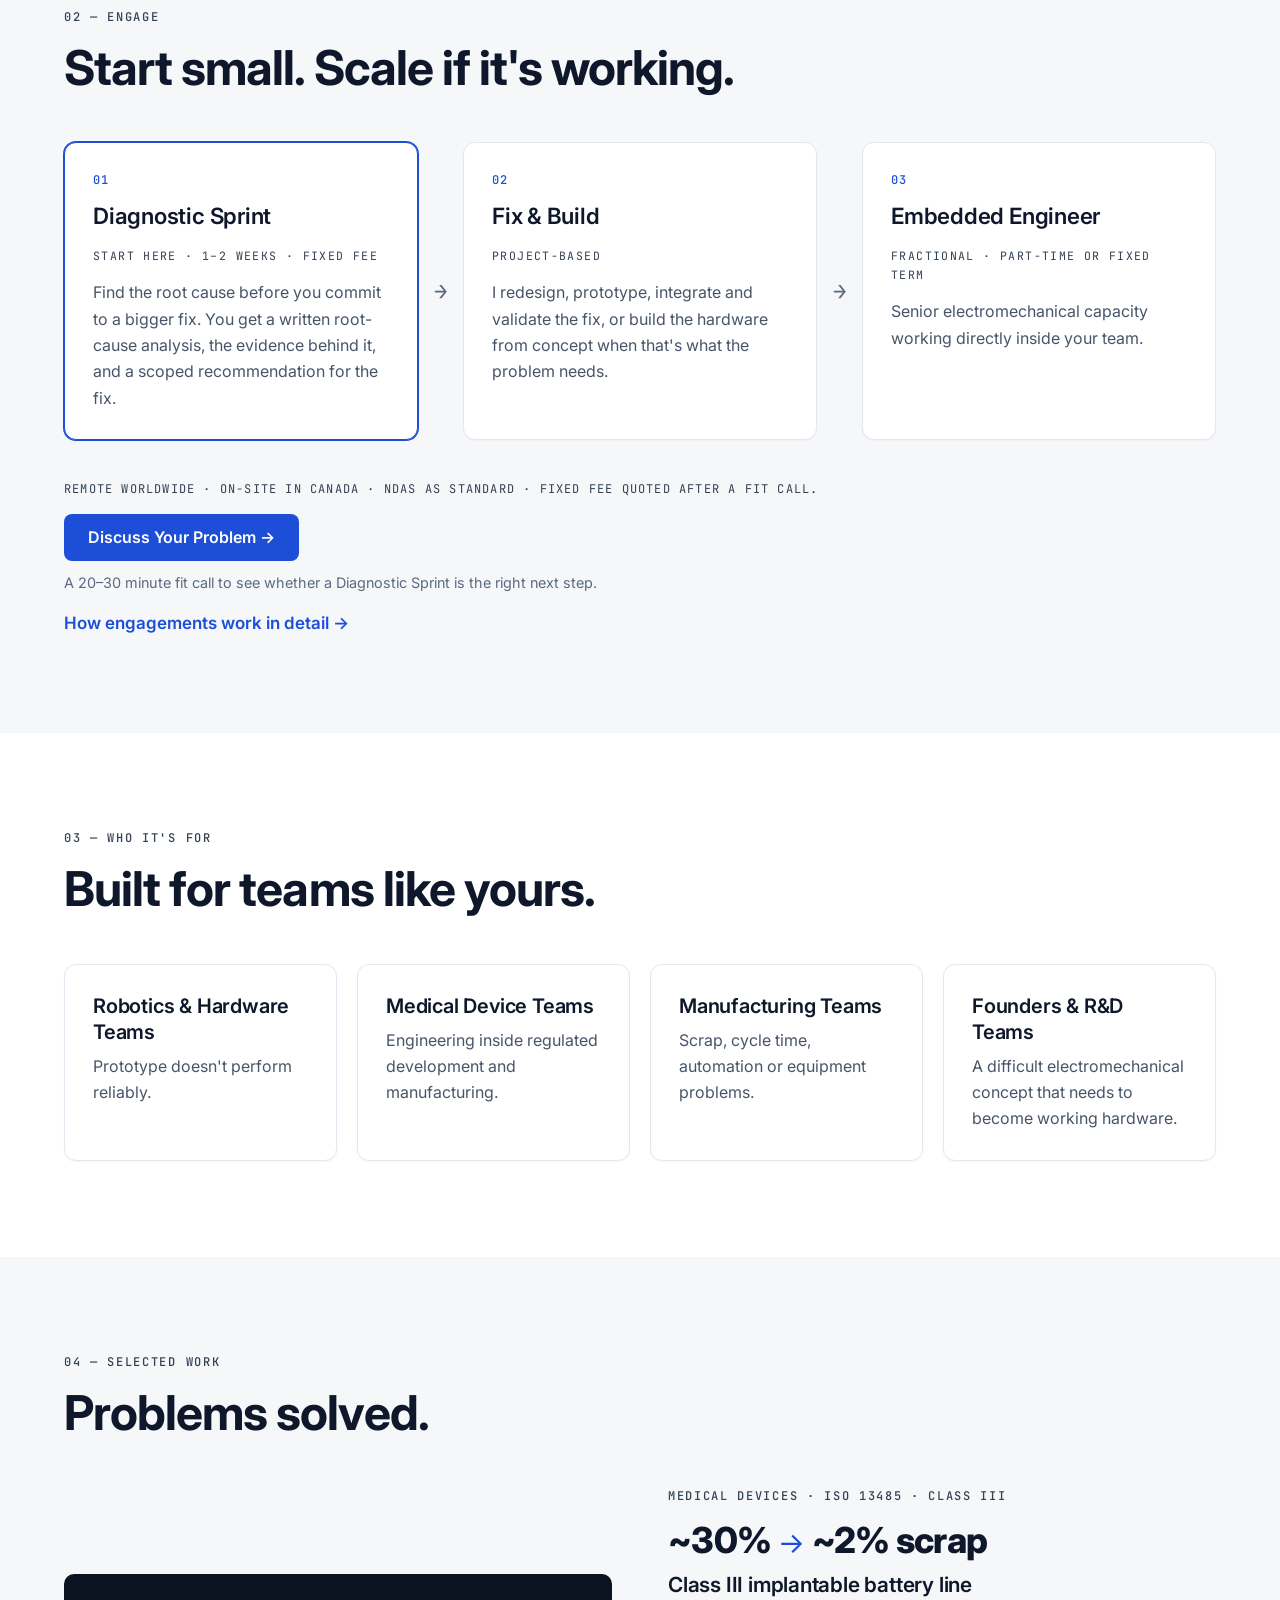
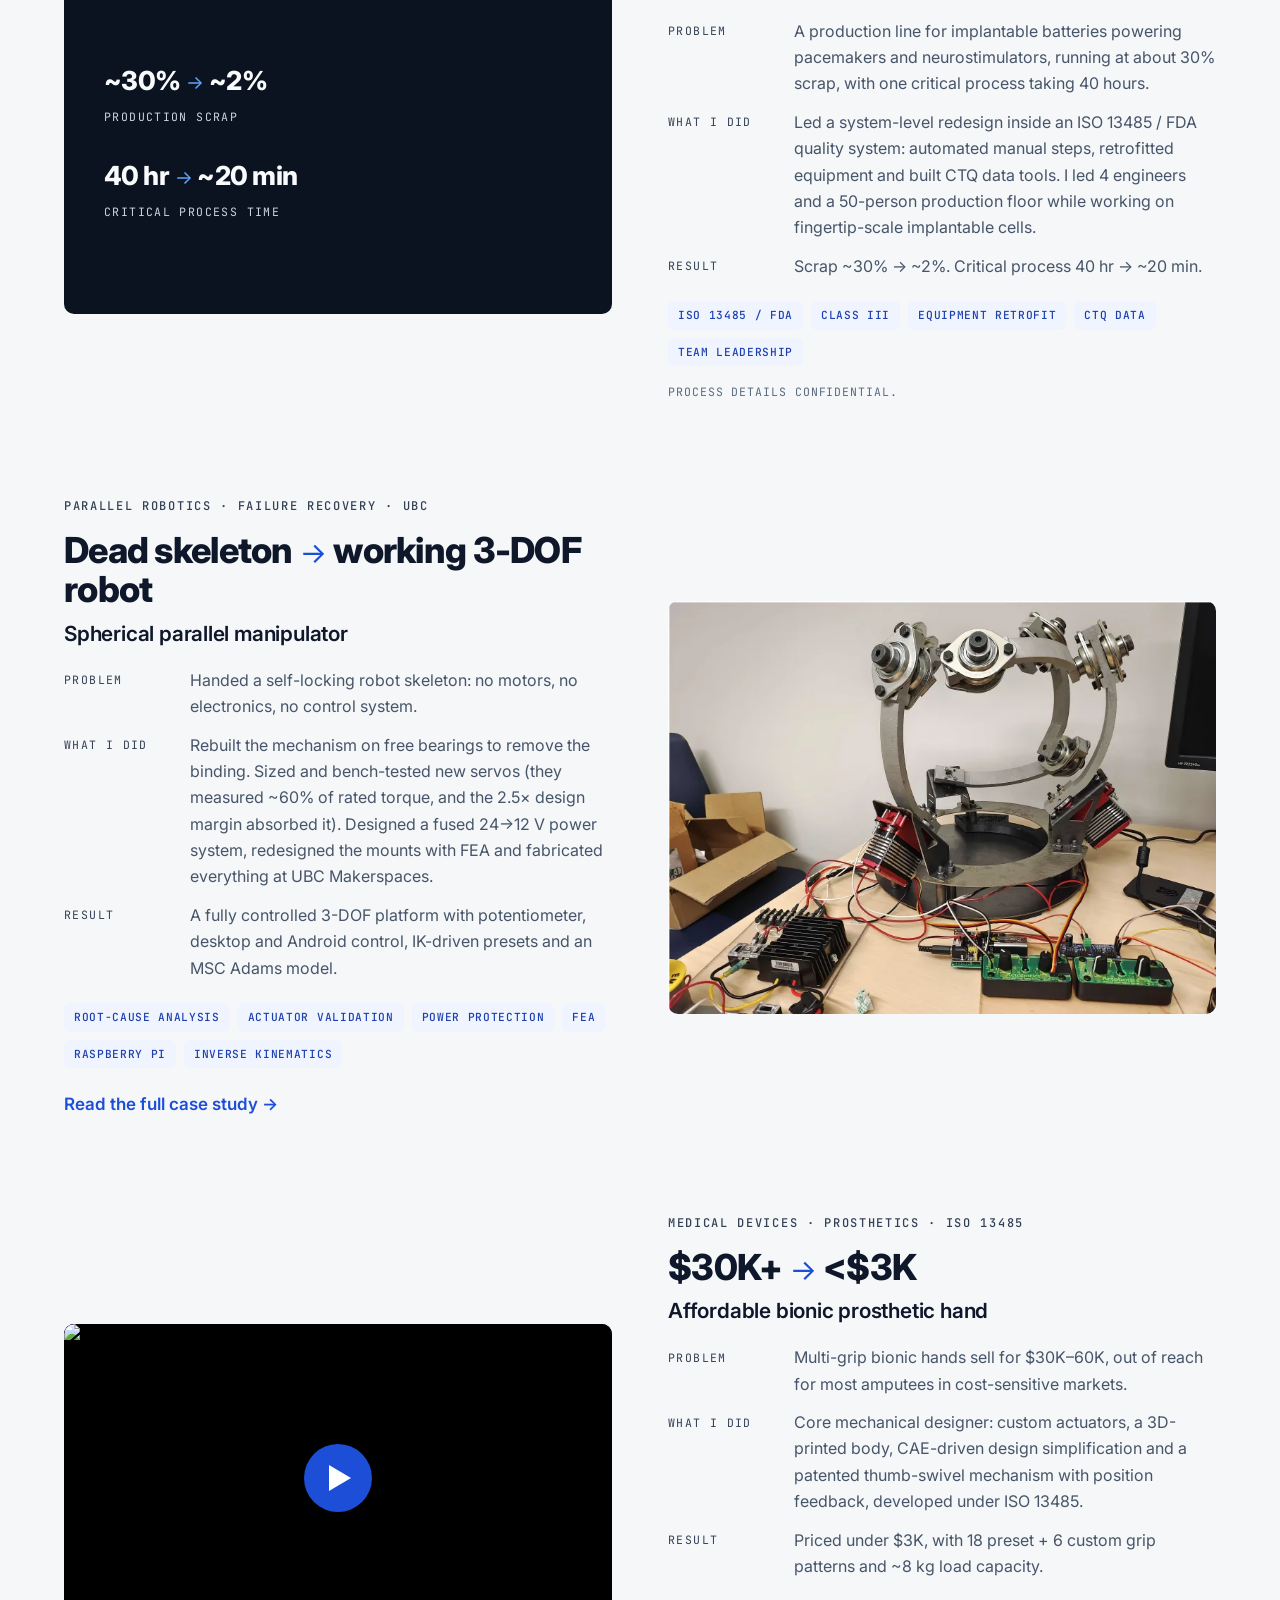
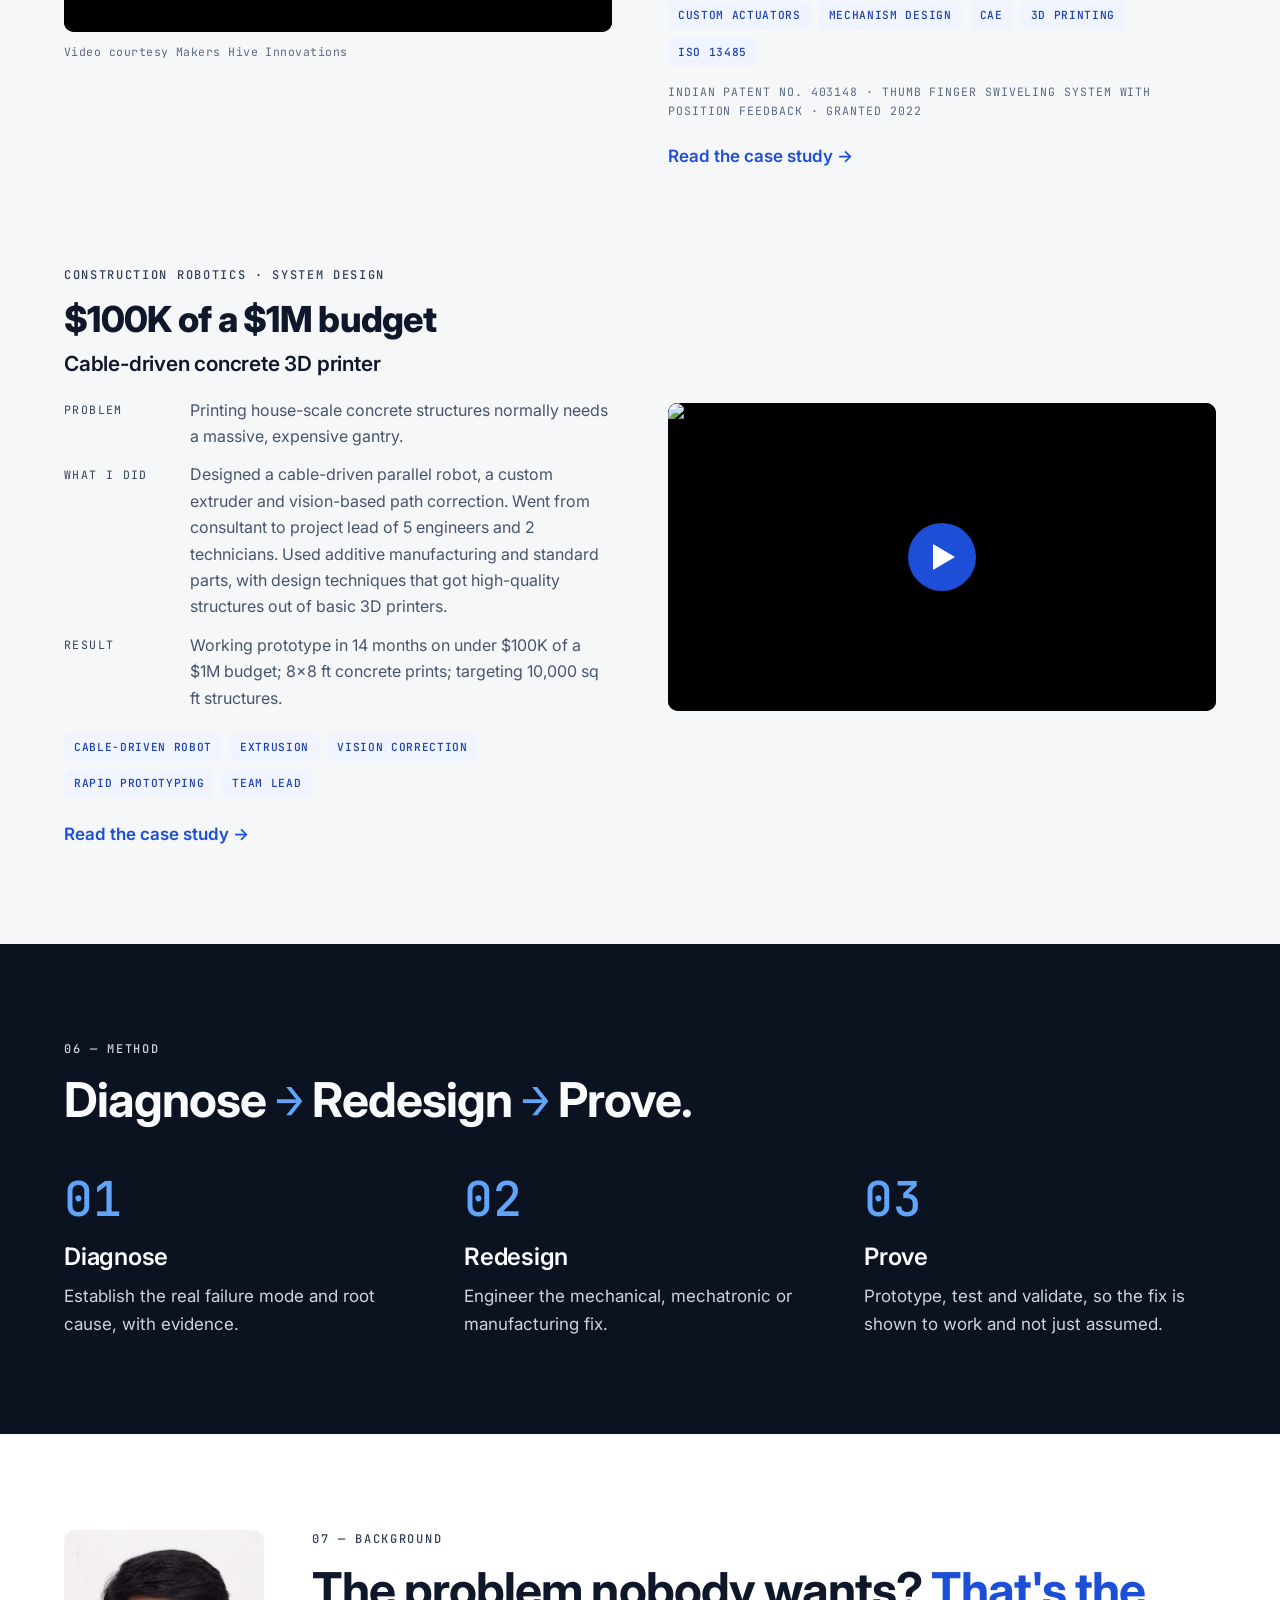
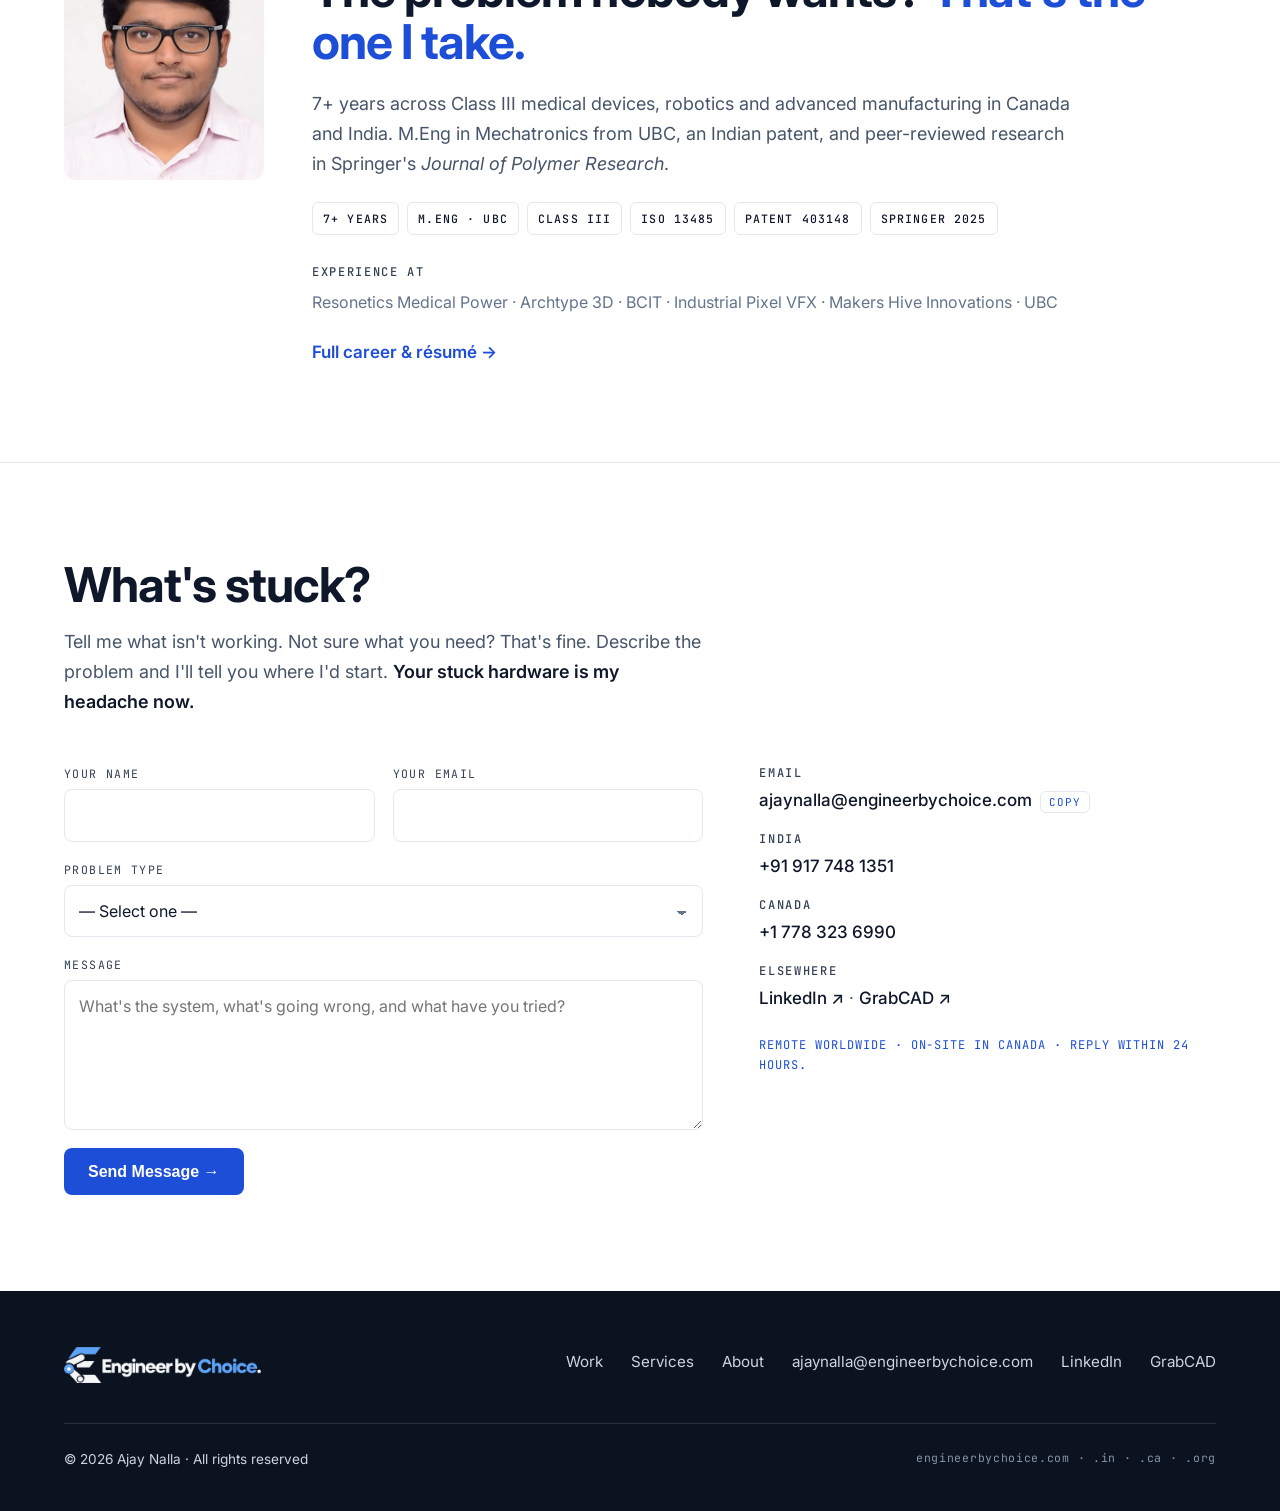
==== commit 0e9ca553: "Add brand lines: handoff ("my headache now") and character ("the one I take") - Handoff line on home" ====
--- a/index.html
+++ b/index.html
@@ -27,7 +27,7 @@
   <link rel="preconnect" href="https://fonts.googleapis.com">
   <link rel="preconnect" href="https://fonts.gstatic.com" crossorigin>
   <link href="https://fonts.googleapis.com/css2?family=Inter:wght@400;500;600;700;800&family=JetBrains+Mono:wght@400;500&display=swap" rel="stylesheet">
-  <link rel="stylesheet" href="css/style.css?v=20261023">
+  <link rel="stylesheet" href="css/style.css?v=20261024">
   <script type="application/ld+json">
   {
     "@context": "https://schema.org",
@@ -351,7 +351,7 @@
       <div>
         <div class="sec-head" style="margin-bottom:20px;">
           <span class="label">07 — Background</span>
-          <h2>The engineer behind the work.</h2>
+          <h2>The problem nobody wants? <span class="accent">That's the one I take.</span></h2>
         </div>
         <p class="body-lg">7+ years across Class III medical devices, robotics and advanced manufacturing in Canada and India. M.Eng in Mechatronics from UBC, an Indian patent, and peer-reviewed research in Springer's <em>Journal of Polymer Research</em>.</p>
         <ul class="chips">
@@ -371,7 +371,7 @@
     <div class="container">
       <div class="sec-head">
         <h2>What's stuck?</h2>
-        <p class="intro">Tell me what isn't working. Not sure what you need? That's fine. Describe the problem and I'll tell you where I'd start.</p>
+        <p class="intro">Tell me what isn't working. Not sure what you need? That's fine. Describe the problem and I'll tell you where I'd start. <strong>Your stuck hardware is my headache now.</strong></p>
       </div>
       <div class="contact-grid">
         <form class="form" id="contact-form" action="https://formspree.io/f/xrejbwdv" method="POST">
--- a/css/style.css
+++ b/css/style.css
@@ -71,6 +71,7 @@
 .sec-head .label{ display:block; margin-bottom:14px; }
 .intro{ margin-top:16px; max-width:640px; font-size:1.125rem; color:var(--ink-2); }
 .sec--dark .intro{ color:var(--on-dark-2); }
+.intro strong{ color:var(--ink); font-weight:600; }
 .body-lg{ font-size:1.125rem; max-width:760px; }
 .small{ font-size:.9rem; color:var(--ink-3); }
 .mono-sm{ font-family:var(--mono); font-size:.75rem; letter-spacing:.06em; color:var(--ink-3); }
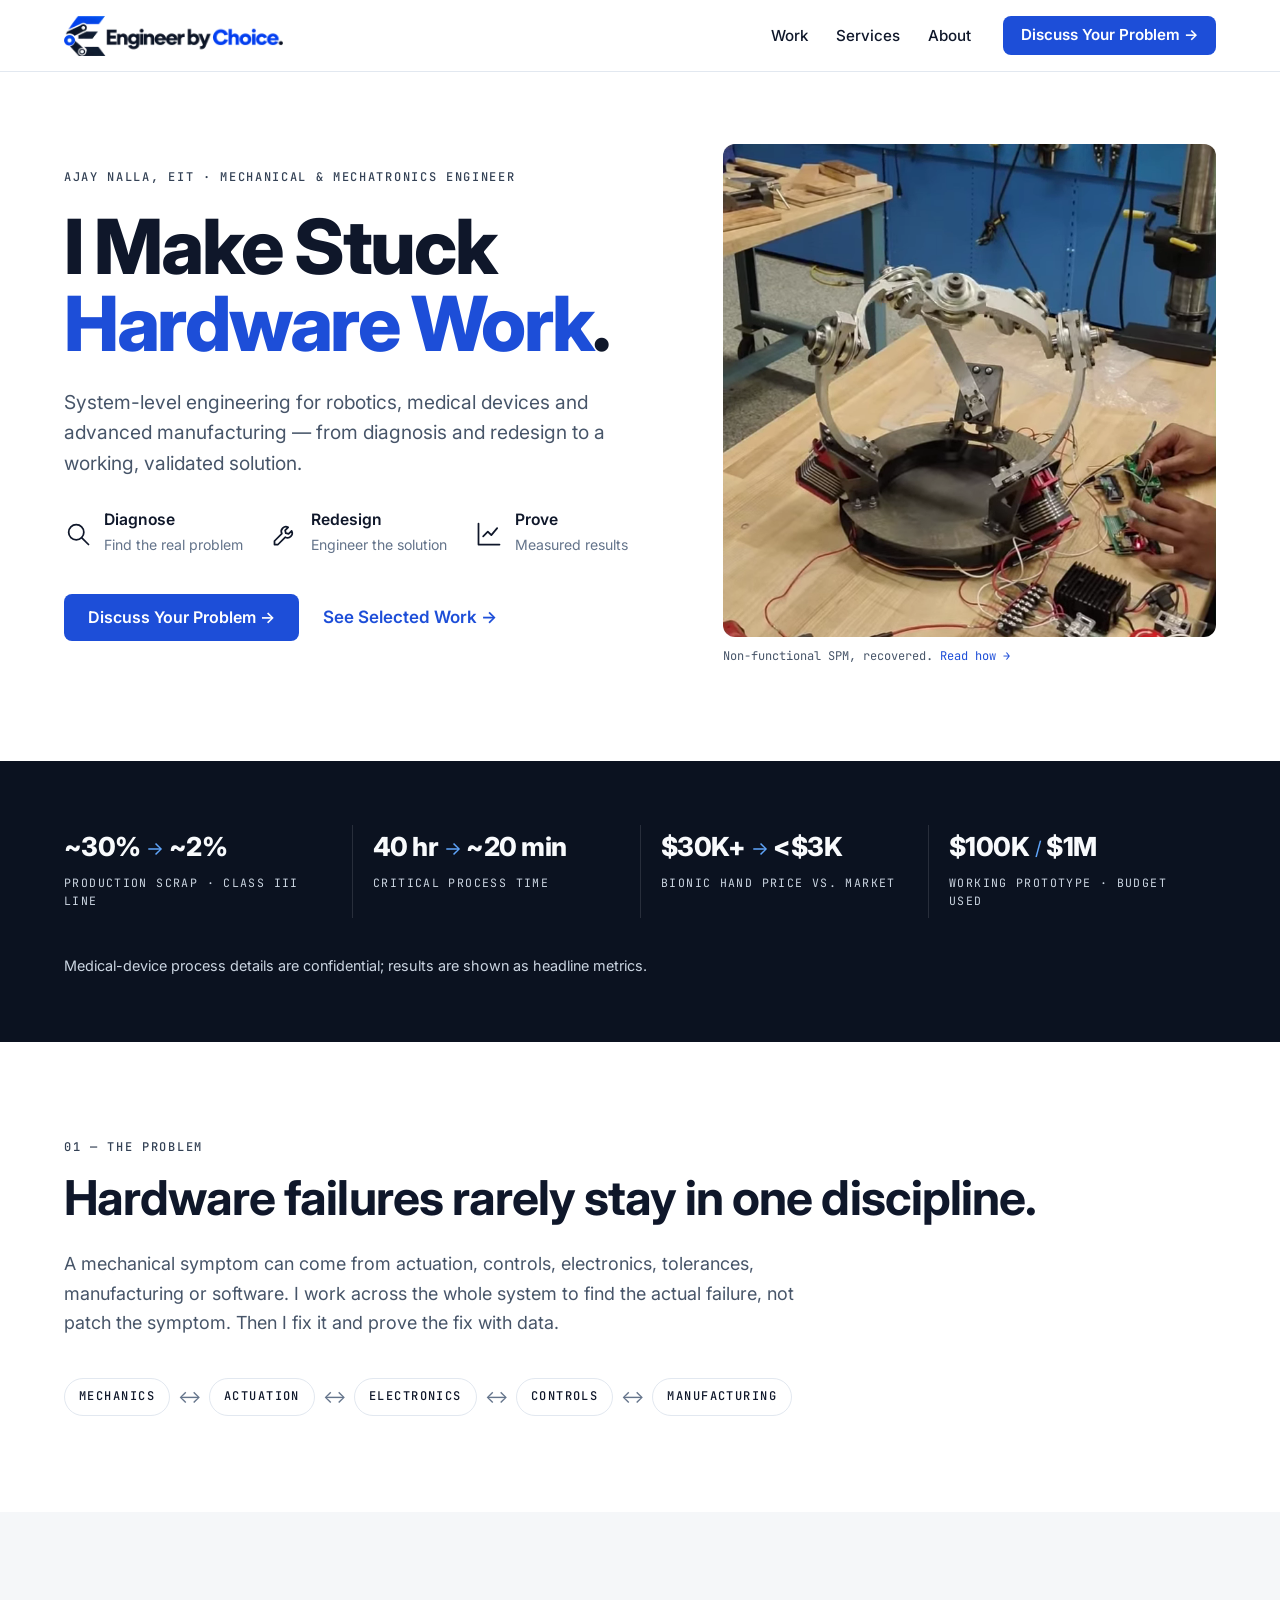
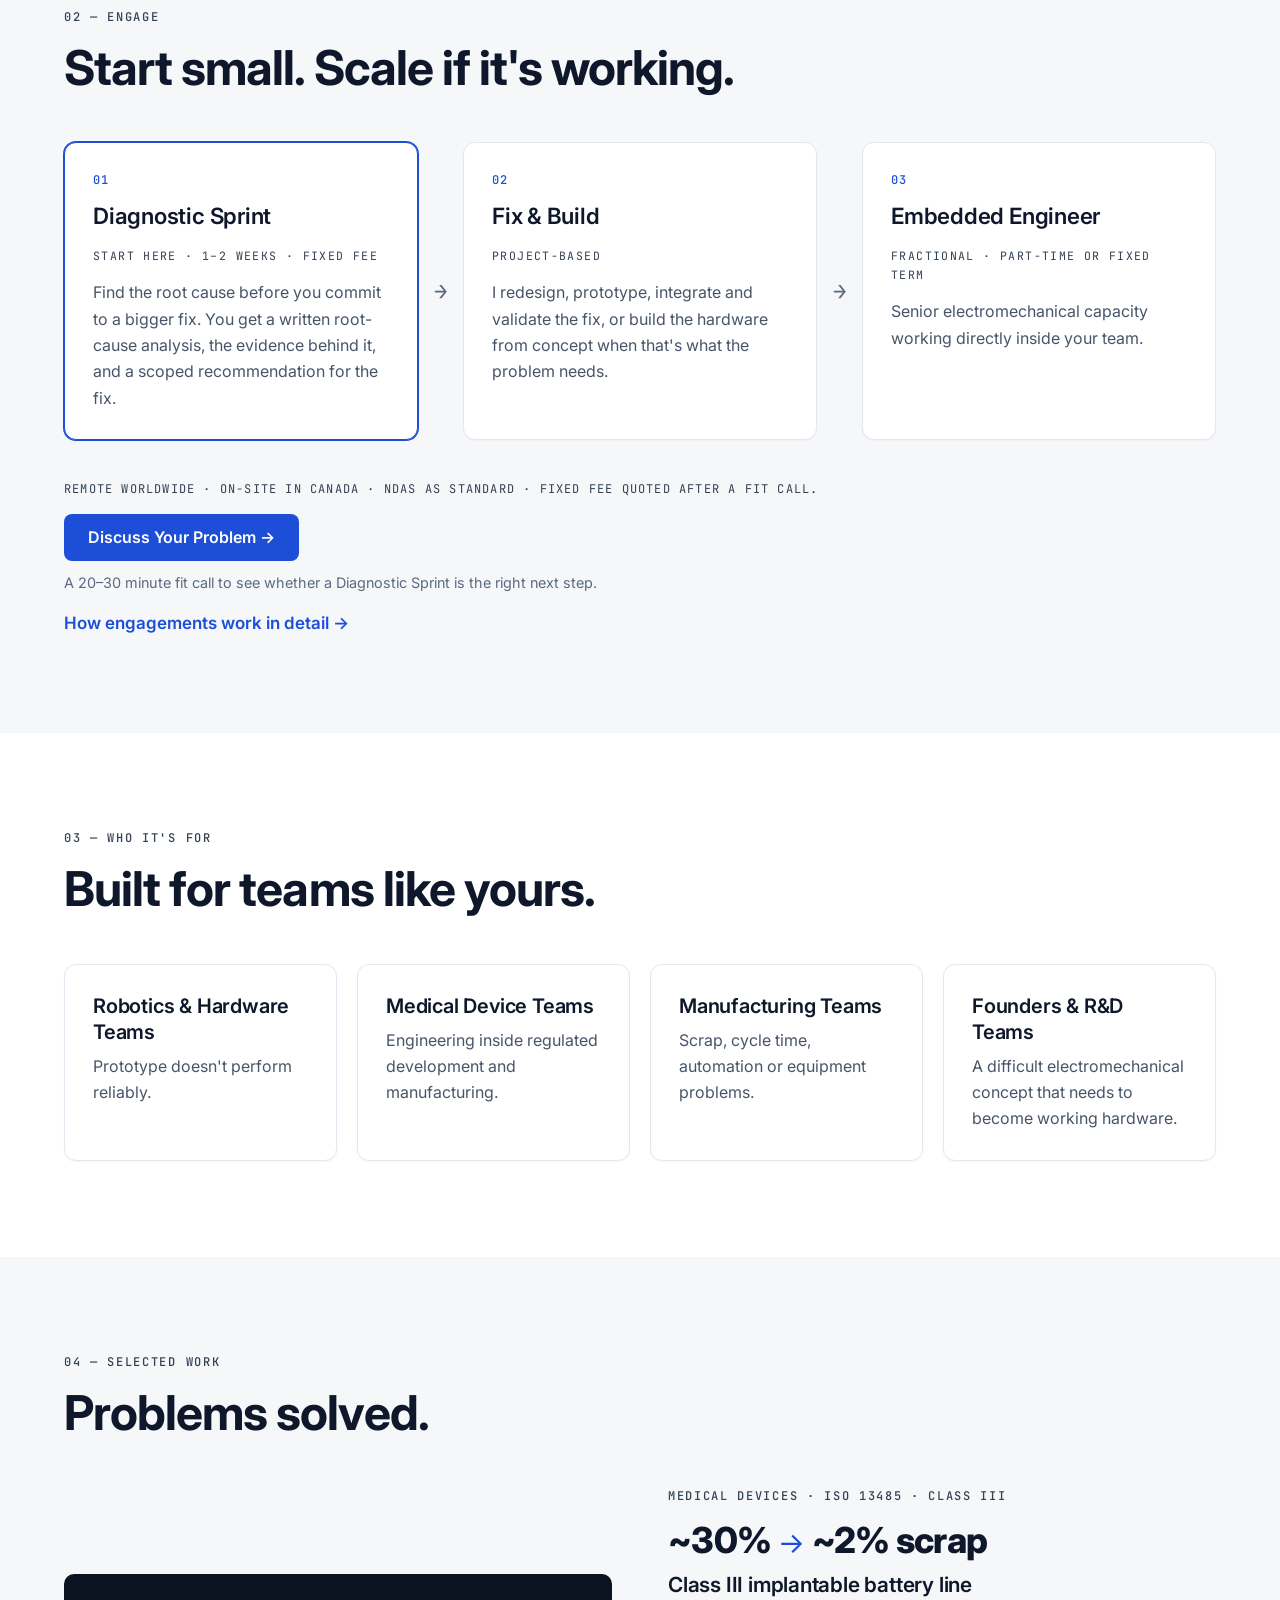
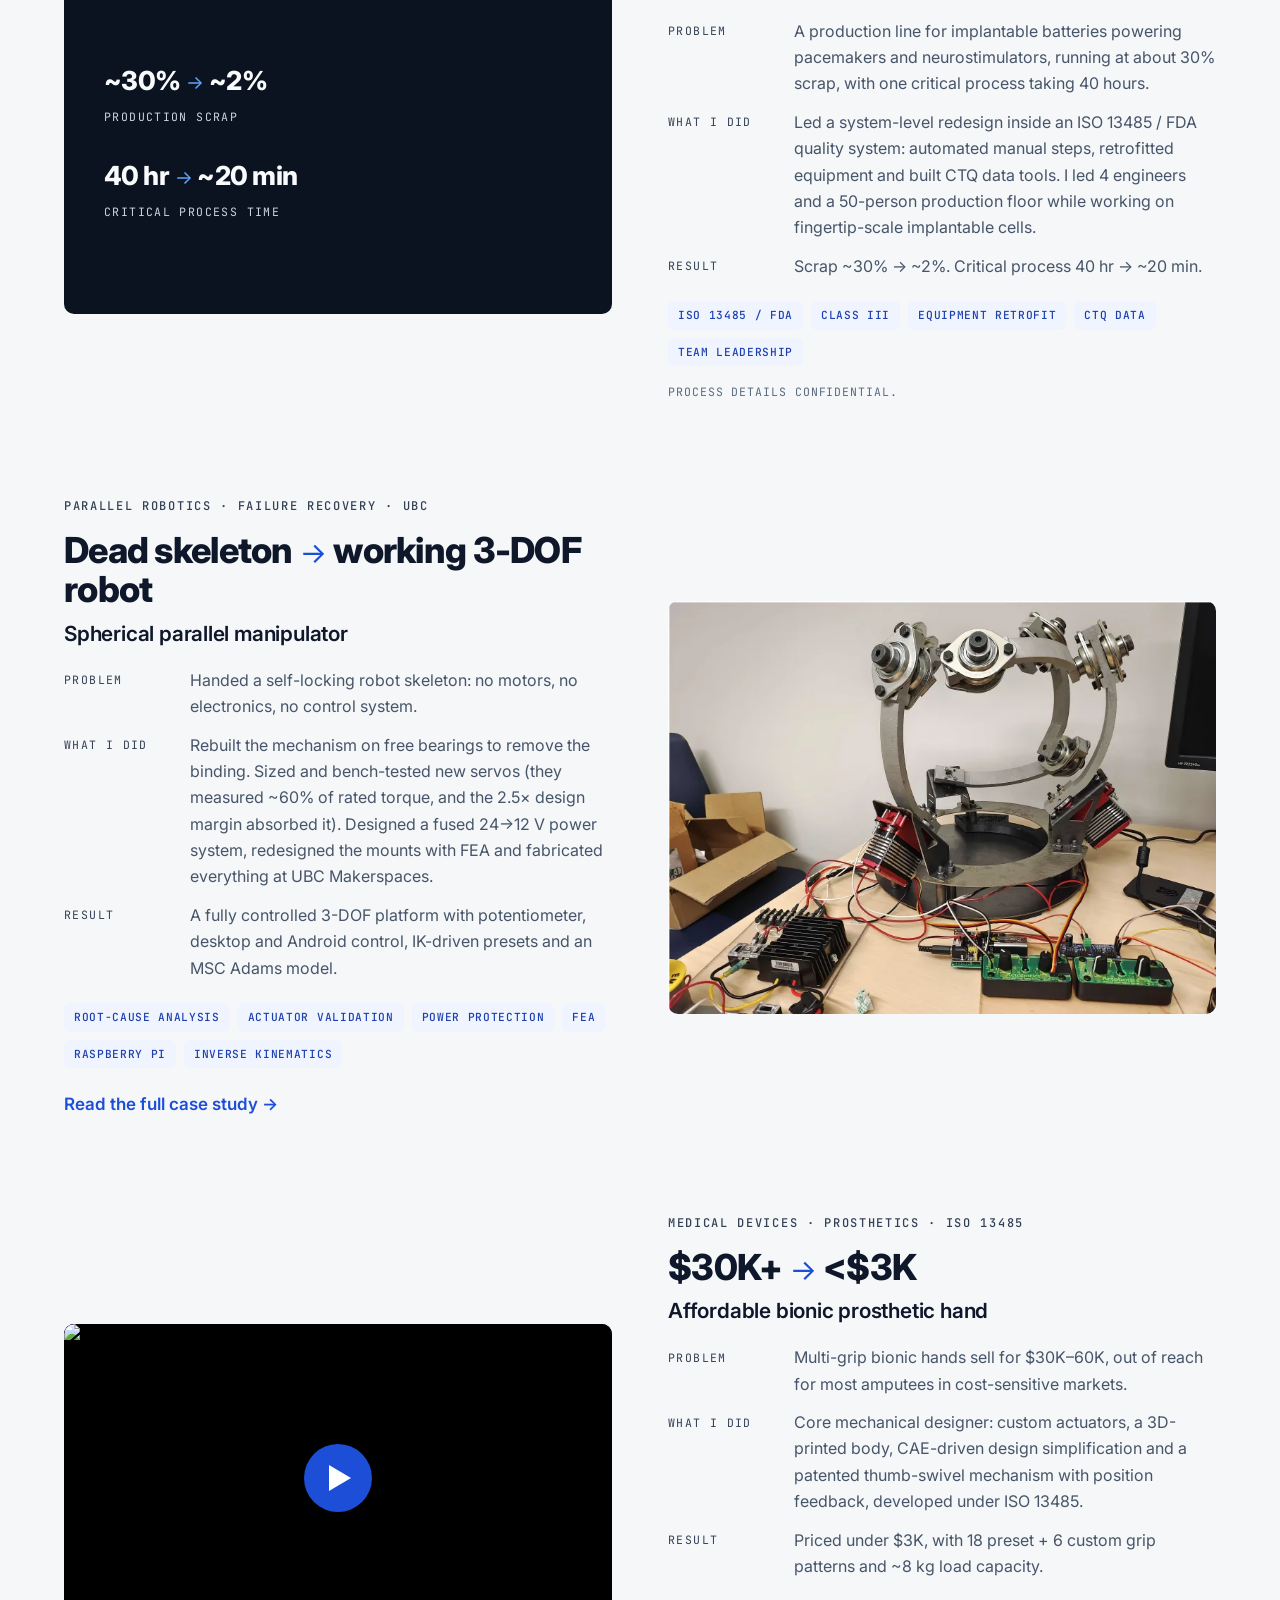
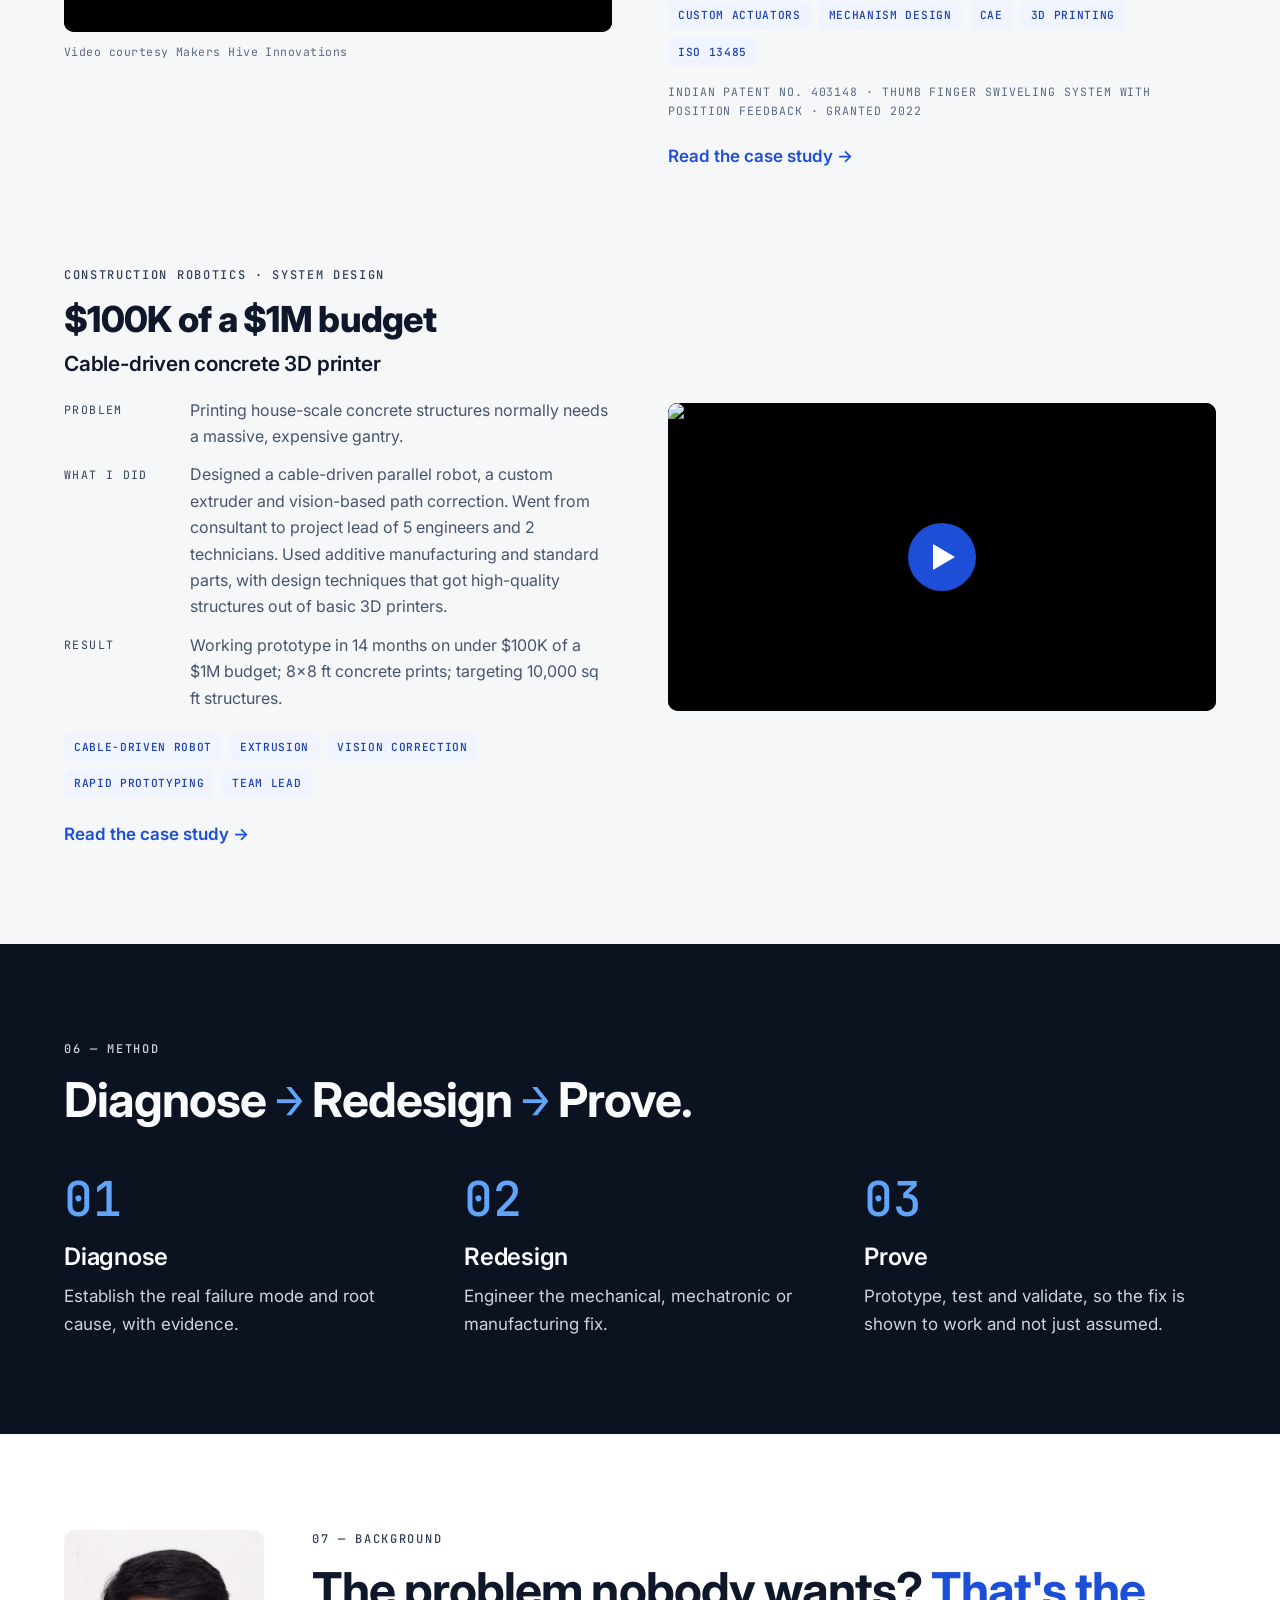
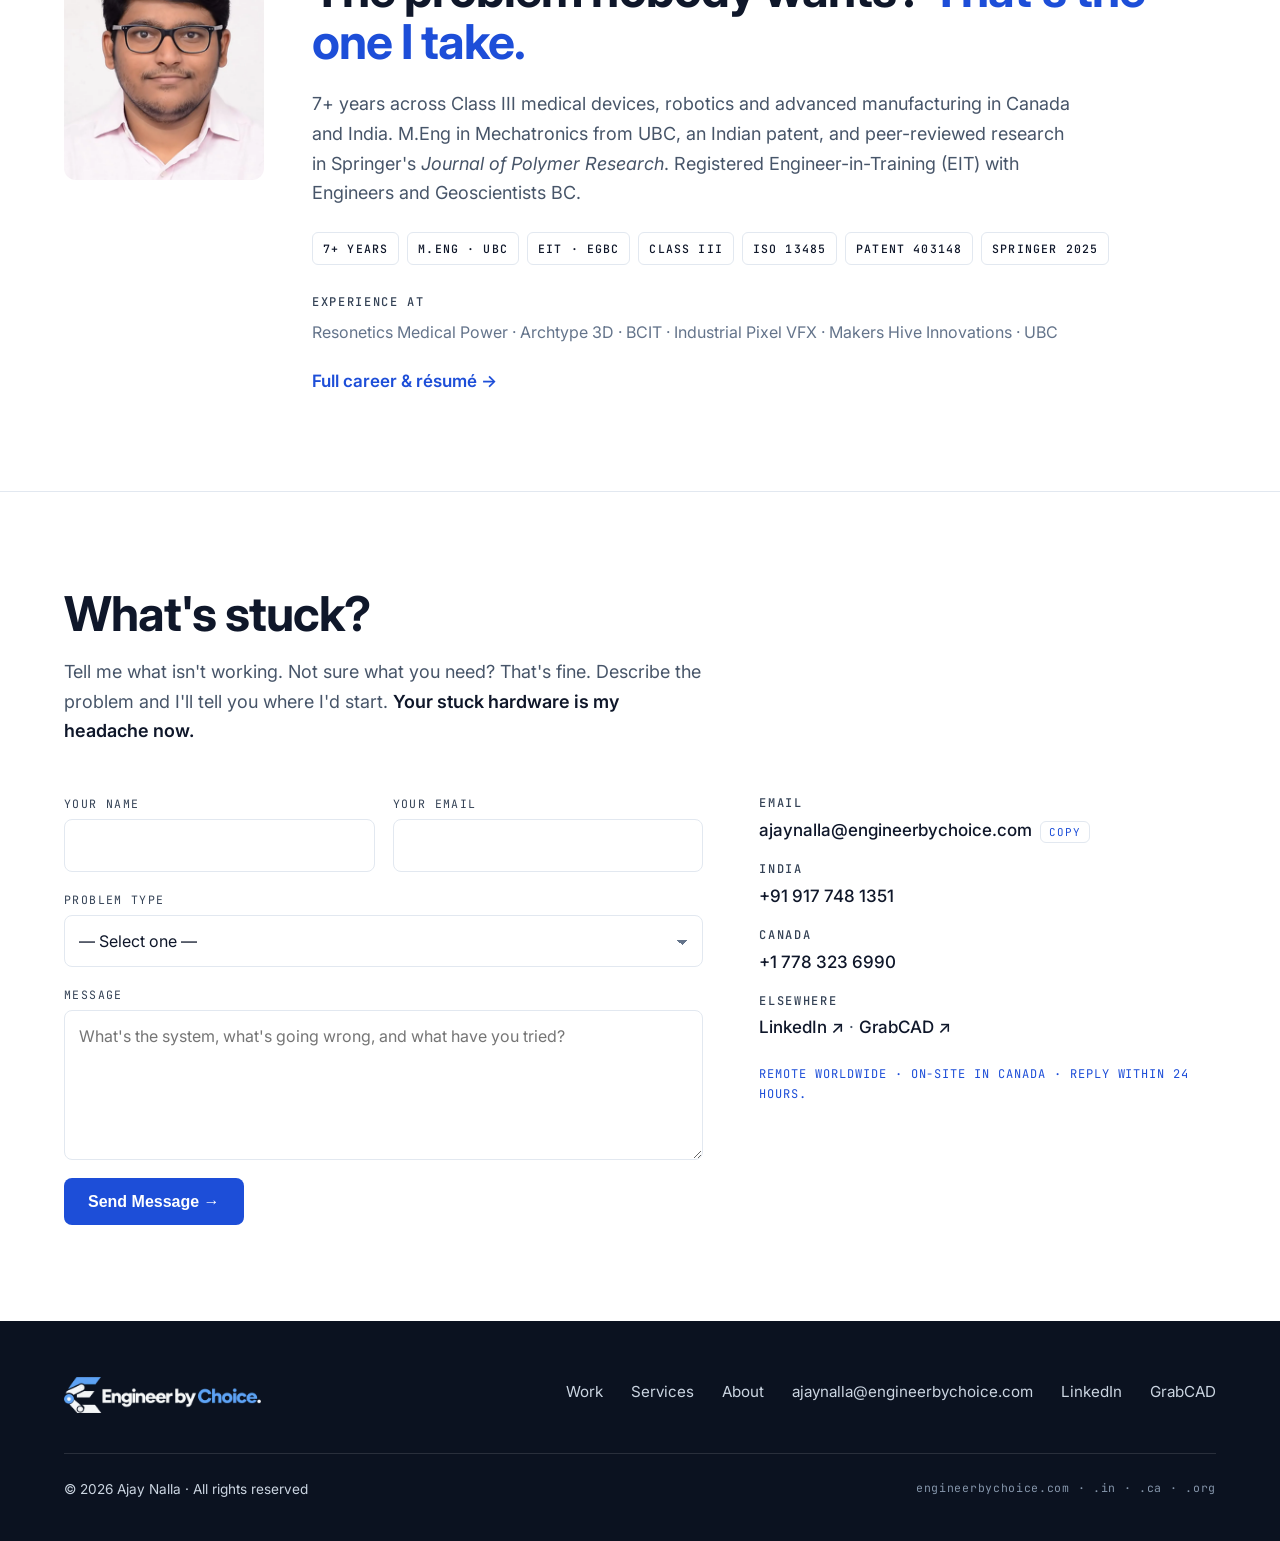
==== commit de8f1f98: "Add EIT (Engineers and Geoscientists BC) designation - Homepage hero label, Background copy and chip" ====
--- a/index.html
+++ b/index.html
@@ -35,7 +35,8 @@
     "name": "Ajay Nalla",
     "url": "https://engineerbychoice.com",
     "image": "https://engineerbychoice.com/images/brand/headshot.jpg",
-    "jobTitle": "Mechanical & Mechatronics Engineer",
+    "jobTitle": "Mechanical & Mechatronics Engineer, EIT",
+    "hasCredential": {"@type": "EducationalOccupationalCredential", "name": "Engineer-in-Training (EIT)", "credentialCategory": "Professional registration", "recognizedBy": {"@type": "Organization", "name": "Engineers and Geoscientists British Columbia"}, "dateCreated": "2026-11-03"},
     "description": "System-level engineering for robotics, medical devices and advanced manufacturing.",
     "alumniOf": [
       {"@type": "CollegeOrUniversity", "name": "University of British Columbia"},
@@ -89,7 +90,7 @@
         <figcaption class="hero-clip-caption">Non-functional SPM, recovered. <a href="projects/spm.html">Read how →</a></figcaption>
       </figure>
       <div>
-        <span class="label">Ajay Nalla · Mechanical &amp; Mechatronics Engineer</span>
+        <span class="label">Ajay Nalla, EIT · Mechanical &amp; Mechatronics Engineer</span>
         <h1 class="h1">I Make Stuck<br><span class="accent">Hardware Work</span>.</h1>
         <p class="hero-sub">System-level engineering for robotics, medical devices and advanced manufacturing — from diagnosis and redesign to a working, validated solution.</p>
         <ul class="method-row">
@@ -353,9 +354,9 @@
           <span class="label">07 — Background</span>
           <h2>The problem nobody wants? <span class="accent">That's the one I take.</span></h2>
         </div>
-        <p class="body-lg">7+ years across Class III medical devices, robotics and advanced manufacturing in Canada and India. M.Eng in Mechatronics from UBC, an Indian patent, and peer-reviewed research in Springer's <em>Journal of Polymer Research</em>.</p>
+        <p class="body-lg">7+ years across Class III medical devices, robotics and advanced manufacturing in Canada and India. M.Eng in Mechatronics from UBC, an Indian patent, and peer-reviewed research in Springer's <em>Journal of Polymer Research</em>. Registered Engineer-in-Training (EIT) with Engineers and Geoscientists BC.</p>
         <ul class="chips">
-          <li class="chip">7+ Years</li><li class="chip">M.Eng · UBC</li><li class="chip">Class III</li><li class="chip">ISO 13485</li><li class="chip">Patent 403148</li><li class="chip">Springer 2025</li>
+          <li class="chip">7+ Years</li><li class="chip">M.Eng · UBC</li><li class="chip">EIT · EGBC</li><li class="chip">Class III</li><li class="chip">ISO 13485</li><li class="chip">Patent 403148</li><li class="chip">Springer 2025</li>
         </ul>
         <div class="exp-at">
           <span class="label">Experience at</span>
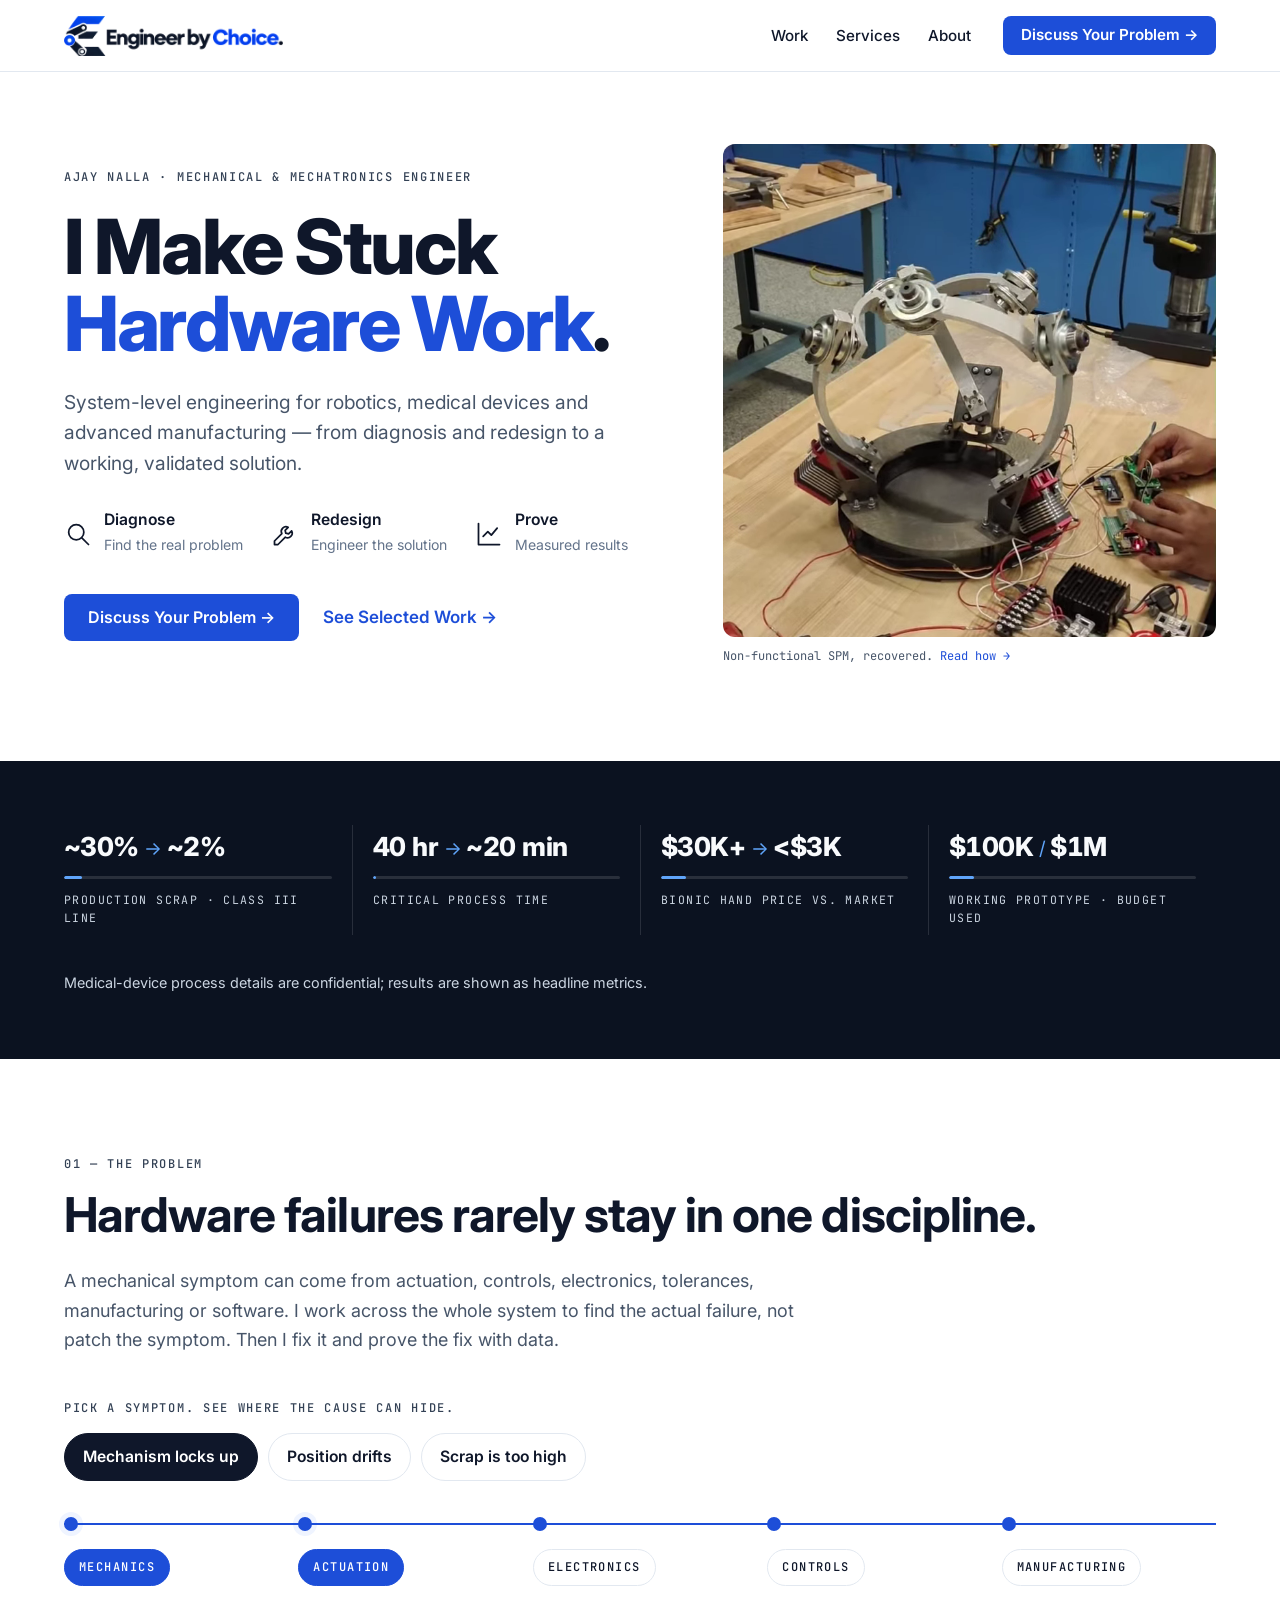
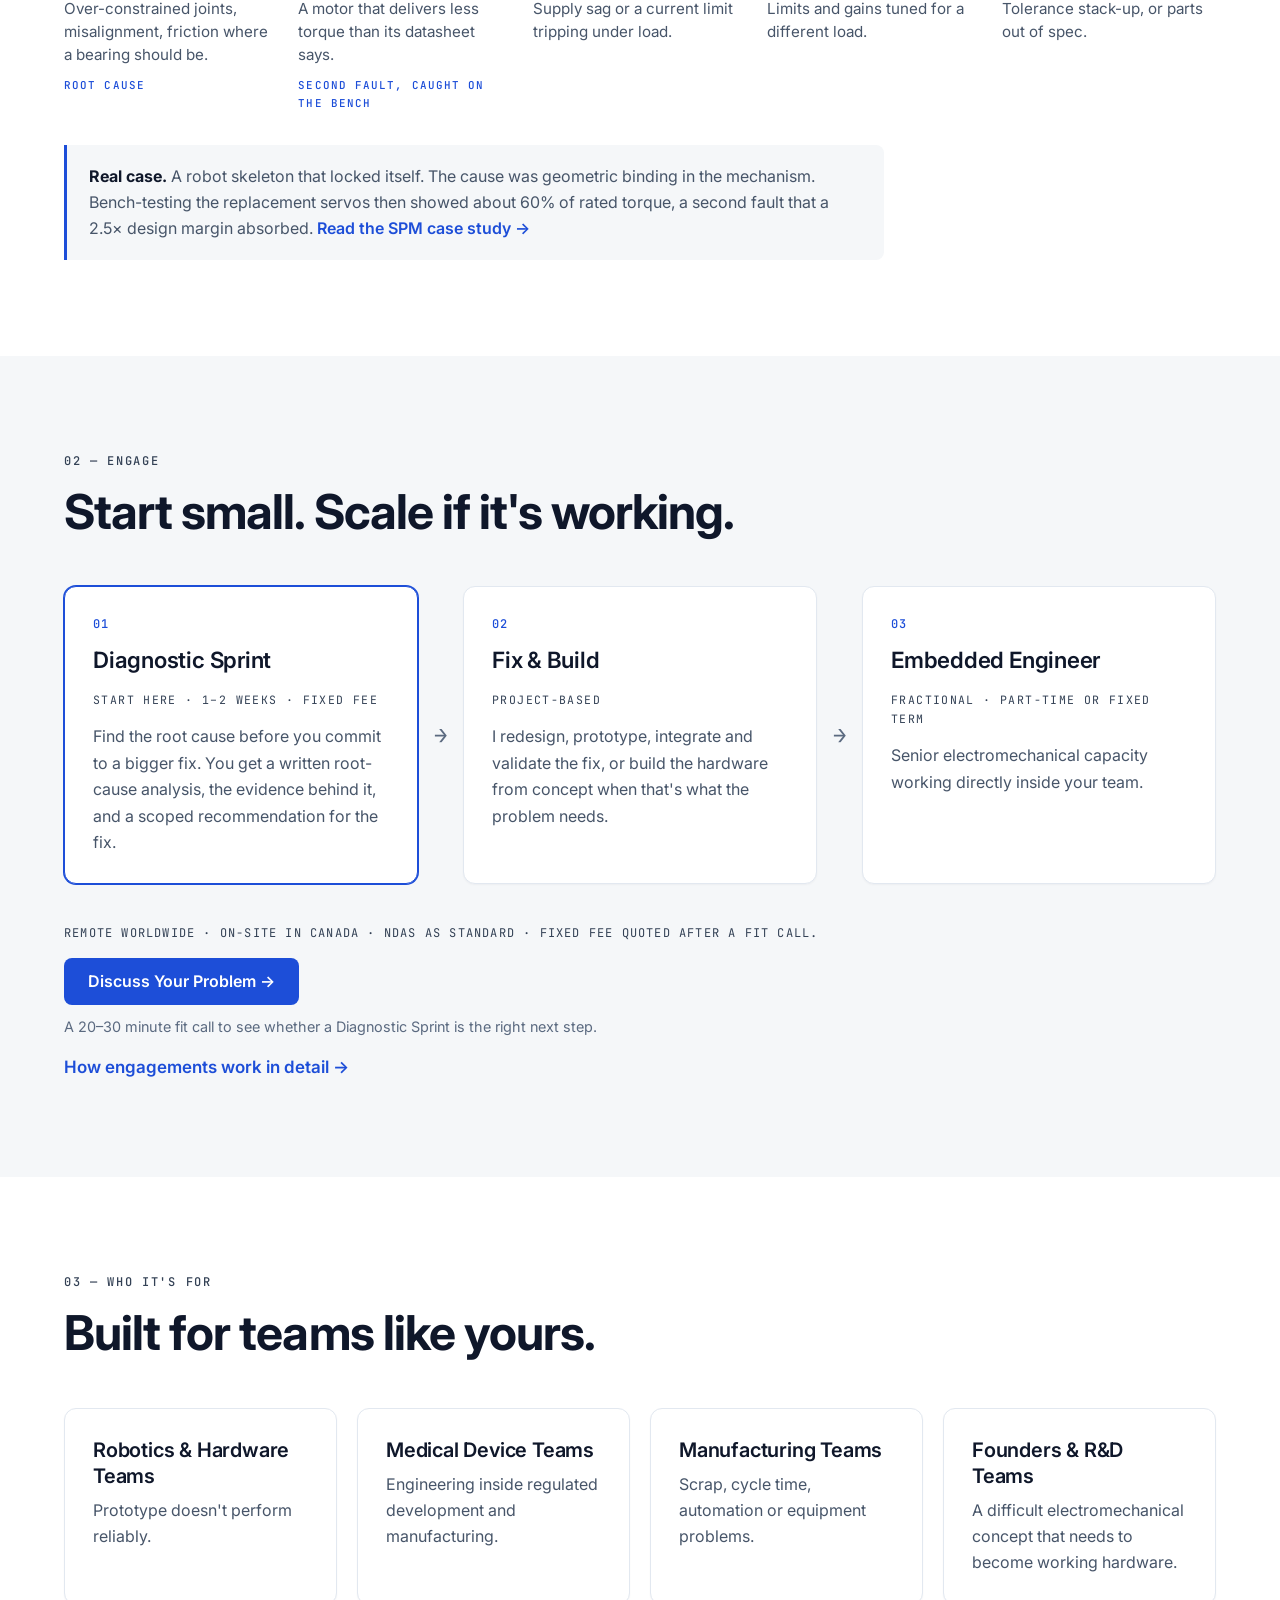
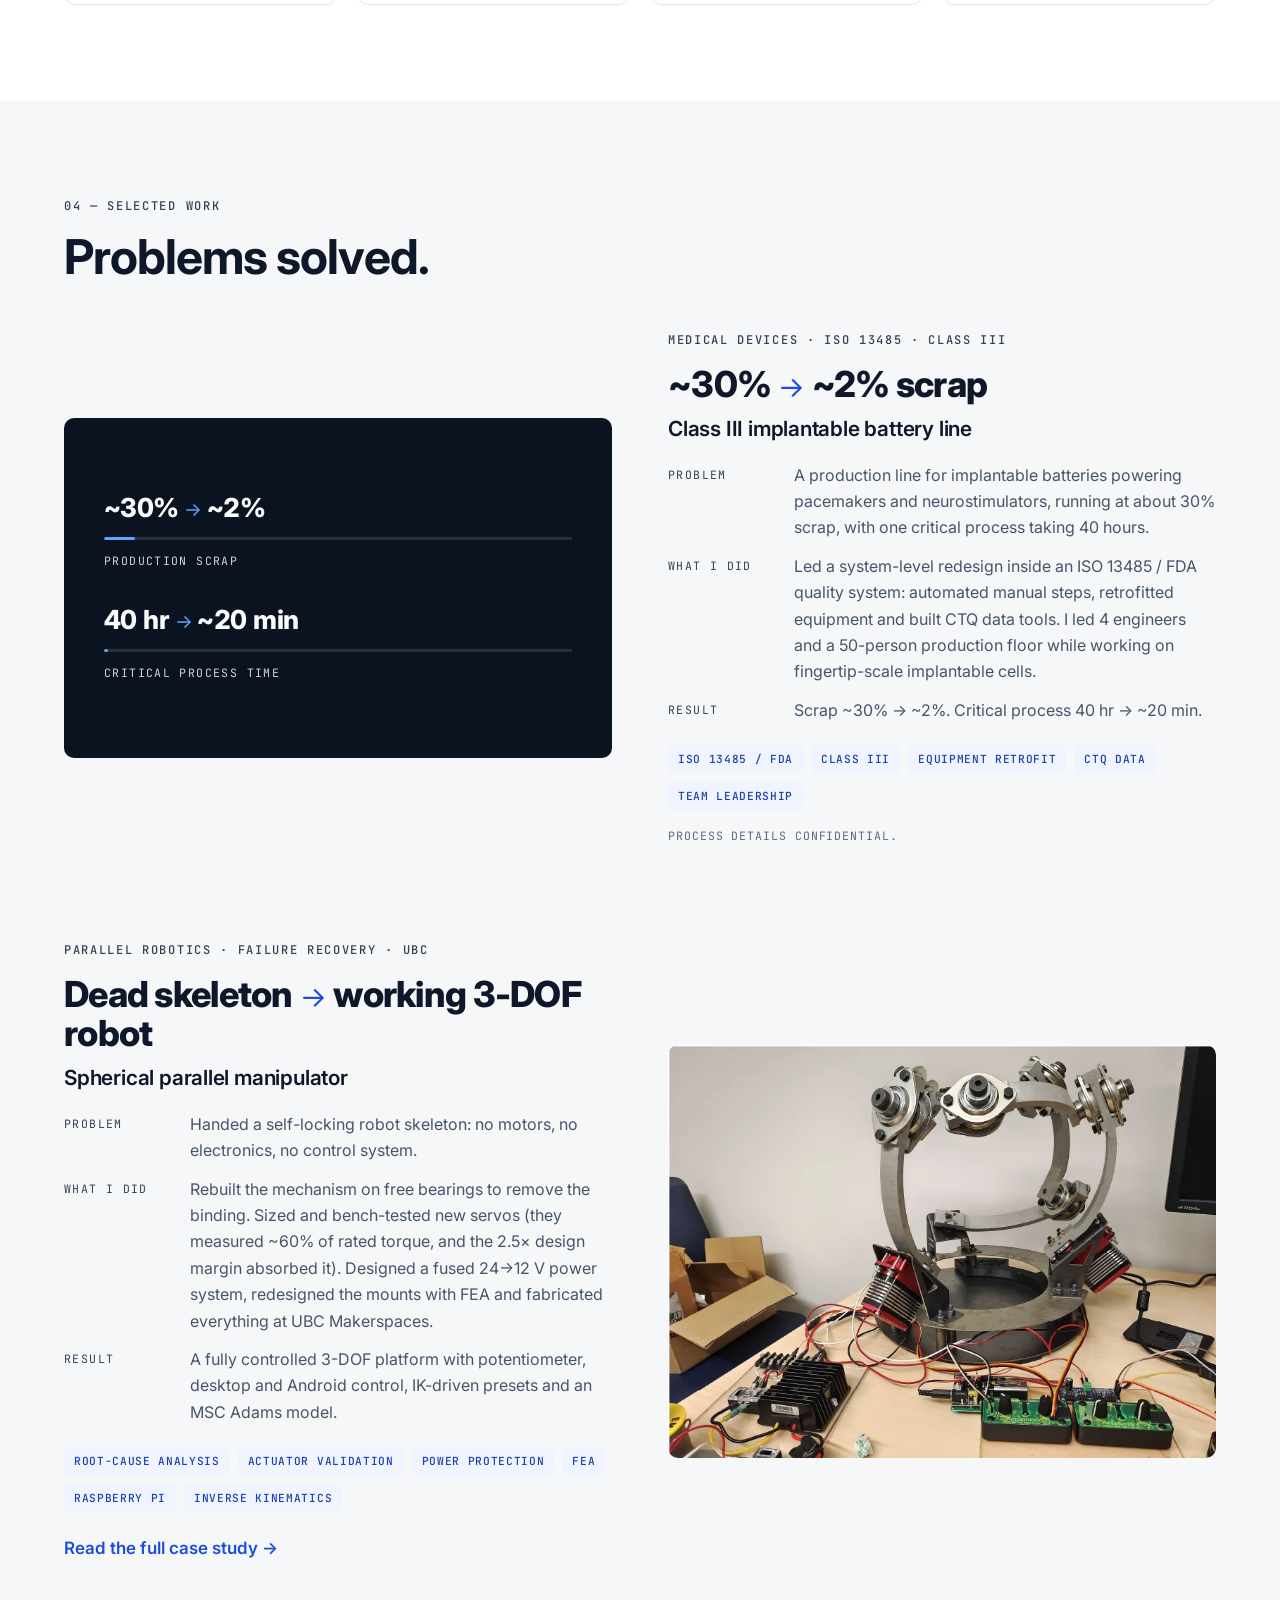
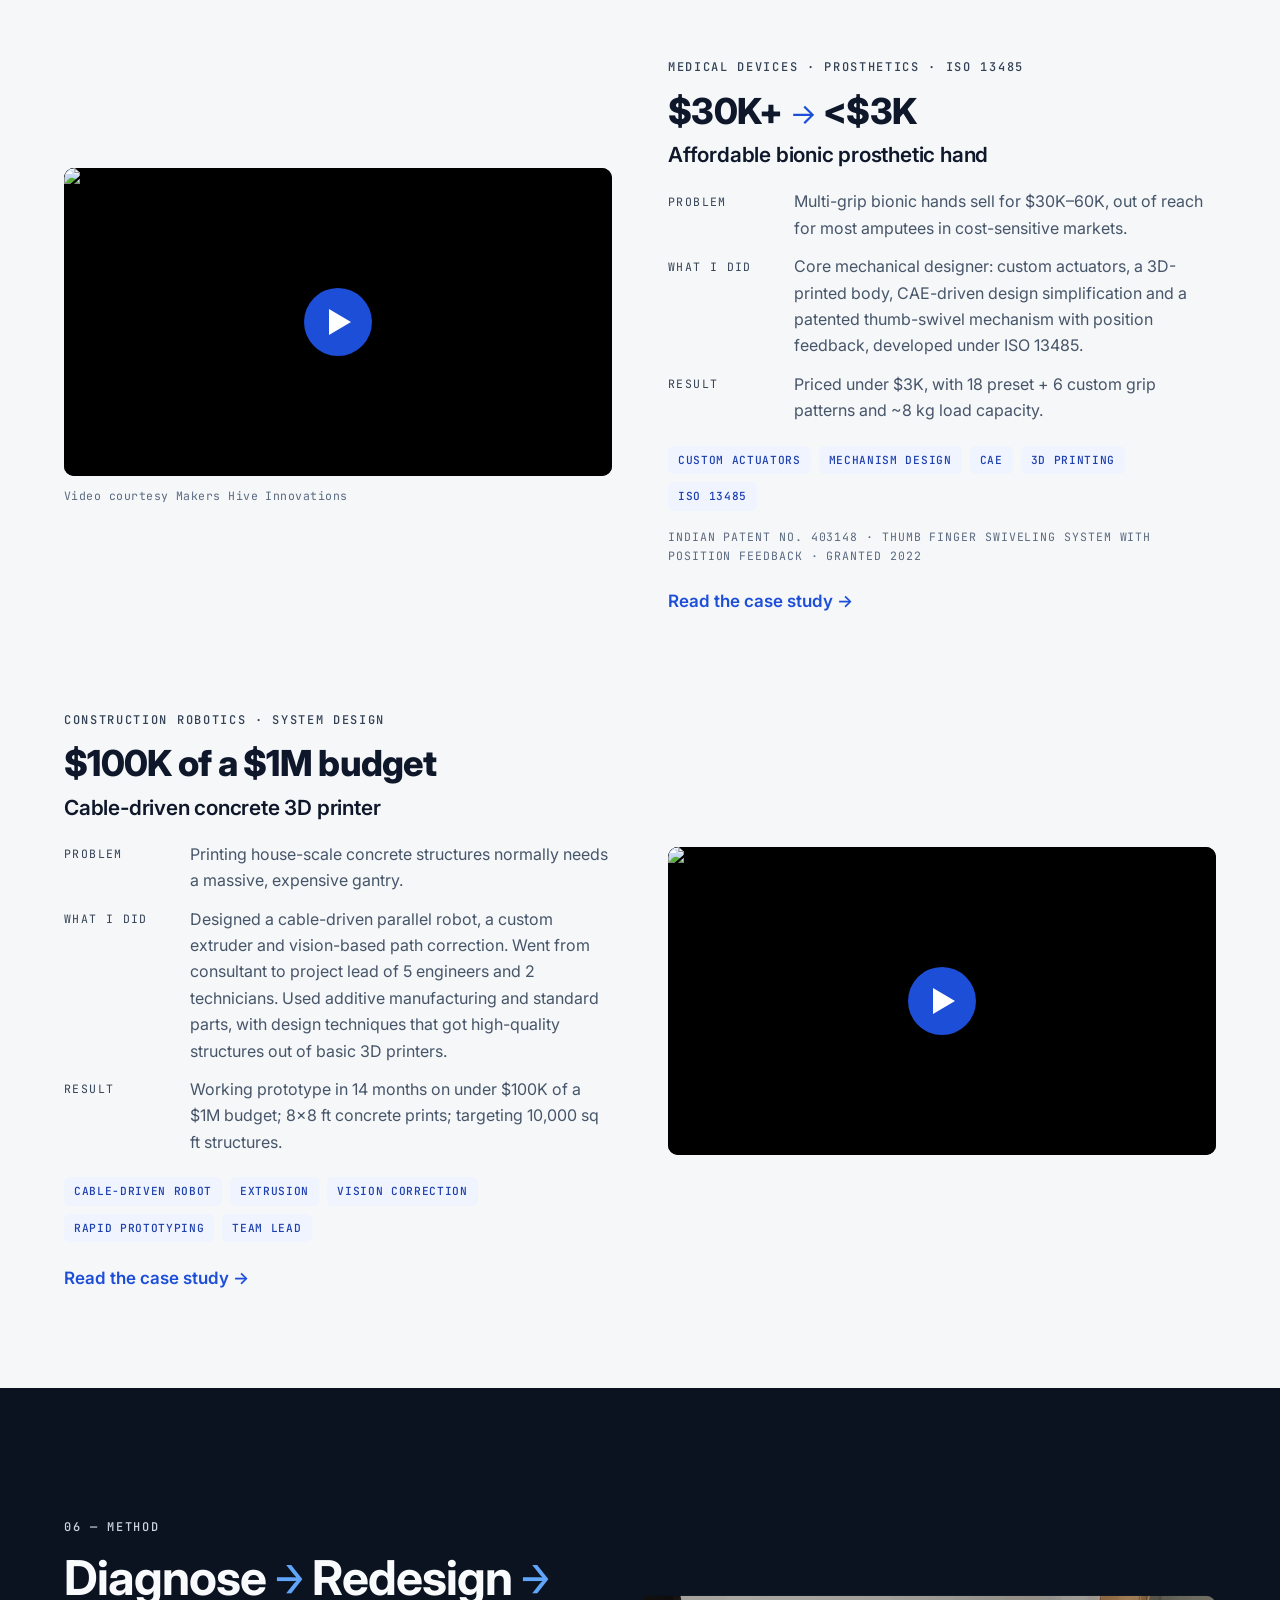
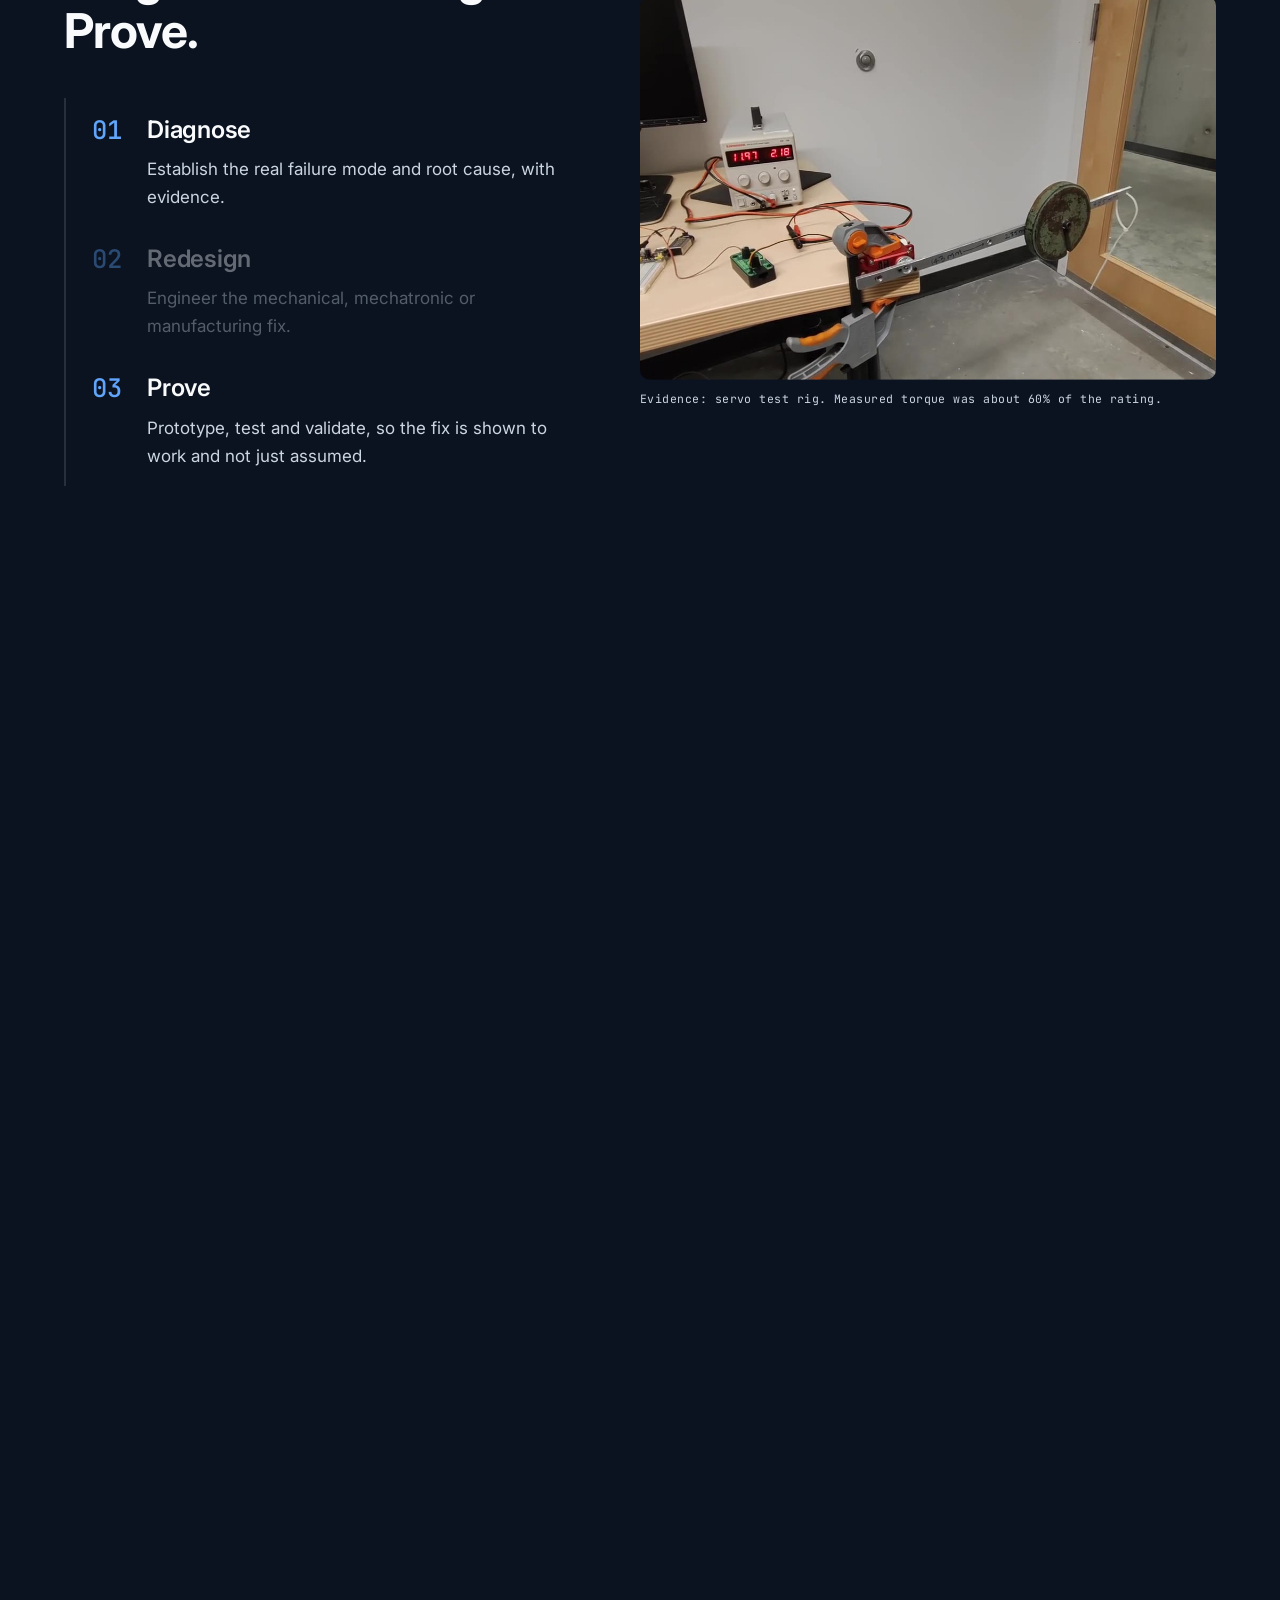
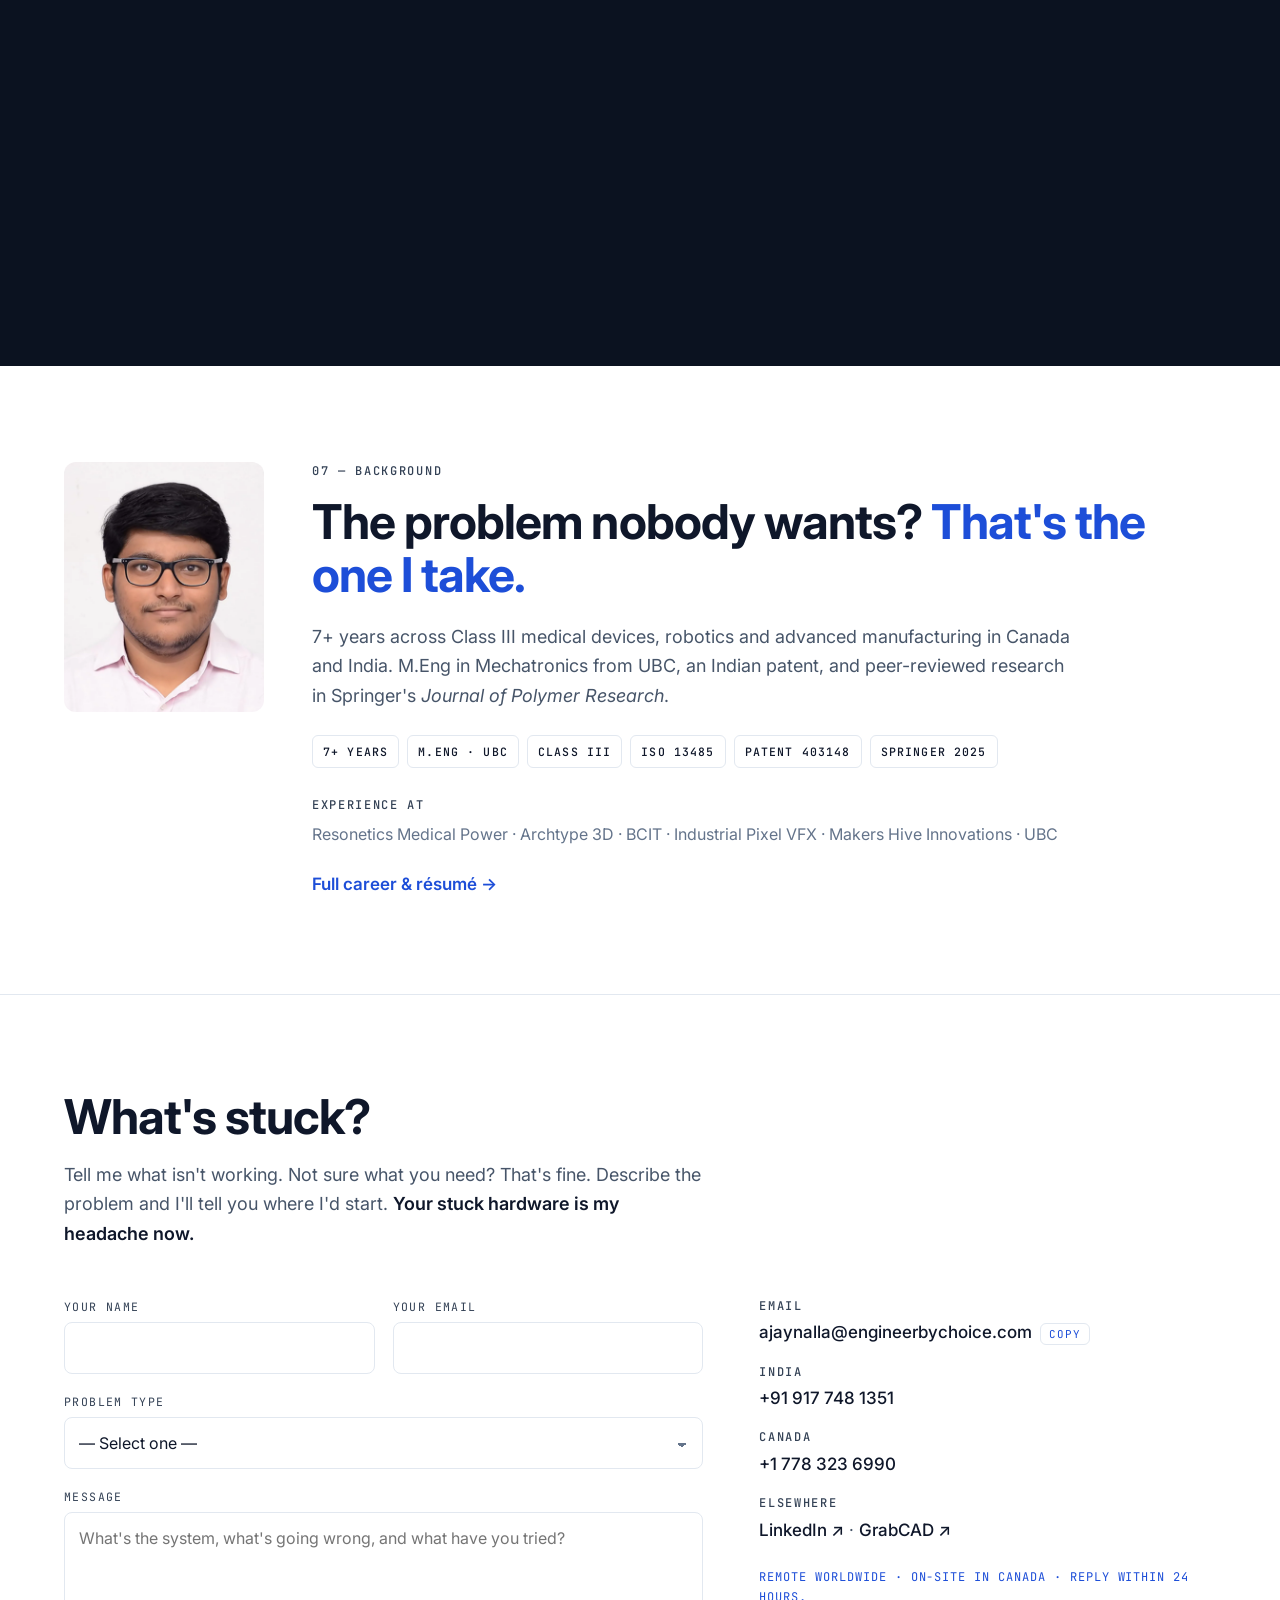
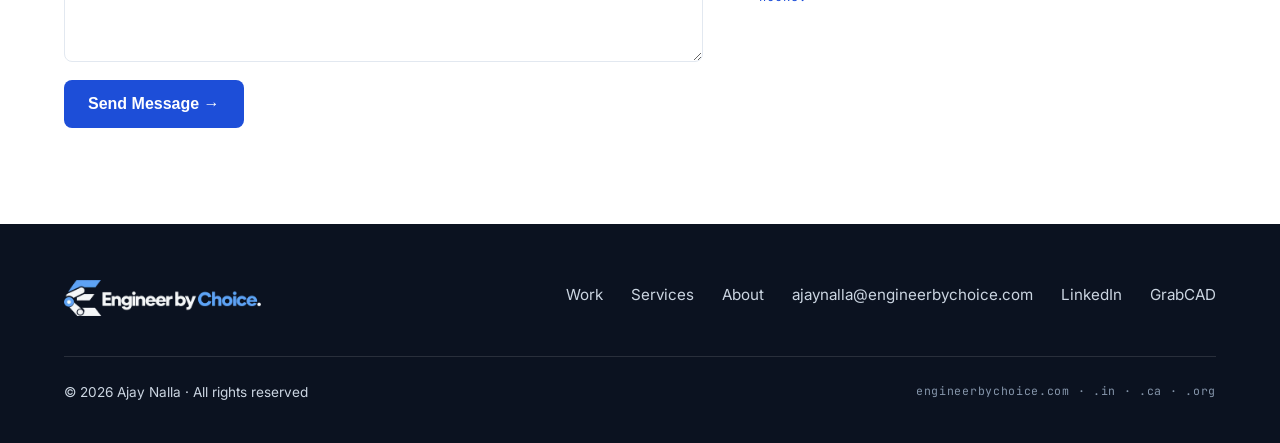
==== commit ba60be30: "home: animated proof metrics, interactive fault trace, pinned method section - Proof band (home + se" ====
--- a/index.html
+++ b/index.html
@@ -27,7 +27,7 @@
   <link rel="preconnect" href="https://fonts.googleapis.com">
   <link rel="preconnect" href="https://fonts.gstatic.com" crossorigin>
   <link href="https://fonts.googleapis.com/css2?family=Inter:wght@400;500;600;700;800&family=JetBrains+Mono:wght@400;500&display=swap" rel="stylesheet">
-  <link rel="stylesheet" href="css/style.css?v=20261024">
+  <link rel="stylesheet" href="css/style.css?v=20261112">
   <script type="application/ld+json">
   {
     "@context": "https://schema.org",
@@ -35,8 +35,7 @@
     "name": "Ajay Nalla",
     "url": "https://engineerbychoice.com",
     "image": "https://engineerbychoice.com/images/brand/headshot.jpg",
-    "jobTitle": "Mechanical & Mechatronics Engineer, EIT",
-    "hasCredential": {"@type": "EducationalOccupationalCredential", "name": "Engineer-in-Training (EIT)", "credentialCategory": "Professional registration", "recognizedBy": {"@type": "Organization", "name": "Engineers and Geoscientists British Columbia"}, "dateCreated": "2026-11-03"},
+    "jobTitle": "Mechanical & Mechatronics Engineer",
     "description": "System-level engineering for robotics, medical devices and advanced manufacturing.",
     "alumniOf": [
       {"@type": "CollegeOrUniversity", "name": "University of British Columbia"},
@@ -89,8 +88,8 @@
         </video>
         <figcaption class="hero-clip-caption">Non-functional SPM, recovered. <a href="projects/spm.html">Read how →</a></figcaption>
       </figure>
-      <div>
-        <span class="label">Ajay Nalla, EIT · Mechanical &amp; Mechatronics Engineer</span>
+      <div class="hero-rise">
+        <span class="label">Ajay Nalla · Mechanical &amp; Mechatronics Engineer</span>
         <h1 class="h1">I Make Stuck<br><span class="accent">Hardware Work</span>.</h1>
         <p class="hero-sub">System-level engineering for robotics, medical devices and advanced manufacturing — from diagnosis and redesign to a working, validated solution.</p>
         <ul class="method-row">
@@ -119,10 +118,10 @@
   <section class="sec sec--dark sec--tight" aria-label="Results">
     <div class="container">
       <div class="metrics">
-        <div class="metric"><div class="metric-num">~30%<span class="arr">→</span><wbr>~2%</div><div class="metric-label">Production scrap · Class III line</div></div>
-        <div class="metric"><div class="metric-num">40&nbsp;hr<span class="arr">→</span><wbr>~20&nbsp;min</div><div class="metric-label">Critical process time</div></div>
-        <div class="metric"><div class="metric-num">$30K+<span class="arr">→</span><wbr>&lt;$3K</div><div class="metric-label">Bionic hand price vs. market</div></div>
-        <div class="metric"><div class="metric-num">$100K<span class="arr">/</span><wbr>$1M</div><div class="metric-label">Working prototype · budget used</div></div>
+        <div class="metric"><div class="metric-num">~30%<span class="arr">→</span><wbr><span class="metric-count" data-from="30" data-to="2" data-prefix="~" data-suffix="%">~2%</span></div><div class="metric-bar" style="--bar-from:100%;--bar-to:6.7%" aria-hidden="true"><span></span></div><div class="metric-label">Production scrap · Class III line</div></div>
+        <div class="metric"><div class="metric-num">40&nbsp;hr<span class="arr">→</span><wbr><span class="metric-count" data-from="2400" data-to="20" data-kind="dur">~20&nbsp;min</span></div><div class="metric-bar" style="--bar-from:100%;--bar-to:0.83%" aria-hidden="true"><span></span></div><div class="metric-label">Critical process time</div></div>
+        <div class="metric"><div class="metric-num">$30K+<span class="arr">→</span><wbr><span class="metric-count" data-from="30" data-to="3" data-prefix="&lt;$" data-suffix="K">&lt;$3K</span></div><div class="metric-bar" style="--bar-from:100%;--bar-to:10%" aria-hidden="true"><span></span></div><div class="metric-label">Bionic hand price vs. market</div></div>
+        <div class="metric"><div class="metric-num"><span class="metric-count" data-from="0" data-to="100" data-prefix="$" data-suffix="K">$100K</span><span class="arr">/</span><wbr>$1M</div><div class="metric-bar" style="--bar-from:0%;--bar-to:10%" aria-hidden="true"><span></span></div><div class="metric-label">Working prototype · budget used</div></div>
       </div>
       <p class="metrics-note">Medical-device process details are confidential; results are shown as headline metrics.</p>
     </div>
@@ -136,13 +135,47 @@
         <h2>Hardware failures rarely stay in one discipline.</h2>
       </div>
       <p class="body-lg">A mechanical symptom can come from actuation, controls, electronics, tolerances, manufacturing or software. I work across the whole system to find the actual failure, not patch the symptom. Then I fix it and prove the fix with data.</p>
-      <ul class="chain" aria-label="Disciplines I work across">
-        <li><span class="pill">Mechanics</span><span class="join" aria-hidden="true">↔</span></li>
-        <li><span class="pill">Actuation</span><span class="join" aria-hidden="true">↔</span></li>
-        <li><span class="pill">Electronics</span><span class="join" aria-hidden="true">↔</span></li>
-        <li><span class="pill">Controls</span><span class="join" aria-hidden="true">↔</span></li>
-        <li><span class="pill">Manufacturing</span></li>
-      </ul>
+      <div class="trace" id="trace">
+        <p class="label trace-prompt" hidden>Pick a symptom. See where the cause can hide.</p>
+        <div class="trace-tabs" role="tablist" aria-label="Symptoms" hidden>
+          <button type="button" class="trace-tab" role="tab" id="trace-tab-1" aria-controls="trace-panel-1" aria-selected="true">Mechanism locks up</button>
+          <button type="button" class="trace-tab" role="tab" id="trace-tab-2" aria-controls="trace-panel-2" aria-selected="false" tabindex="-1">Position drifts</button>
+          <button type="button" class="trace-tab" role="tab" id="trace-tab-3" aria-controls="trace-panel-3" aria-selected="false" tabindex="-1">Scrap is too high</button>
+        </div>
+        <div class="trace-panel" role="tabpanel" id="trace-panel-1" aria-labelledby="trace-tab-1">
+          <h3 class="trace-title">Mechanism locks up</h3>
+          <ol class="trace-rail" aria-label="Where the cause can hide">
+            <li class="trace-node is-found" style="--i:0"><span class="trace-dot" aria-hidden="true"></span><span class="pill">Mechanics</span><p>Over-constrained joints, misalignment, friction where a bearing should be.</p><span class="trace-flag">Root cause</span></li>
+            <li class="trace-node is-found" style="--i:1"><span class="trace-dot" aria-hidden="true"></span><span class="pill">Actuation</span><p>A motor that delivers less torque than its datasheet says.</p><span class="trace-flag">Second fault, caught on the bench</span></li>
+            <li class="trace-node" style="--i:2"><span class="trace-dot" aria-hidden="true"></span><span class="pill">Electronics</span><p>Supply sag or a current limit tripping under load.</p></li>
+            <li class="trace-node" style="--i:3"><span class="trace-dot" aria-hidden="true"></span><span class="pill">Controls</span><p>Limits and gains tuned for a different load.</p></li>
+            <li class="trace-node" style="--i:4"><span class="trace-dot" aria-hidden="true"></span><span class="pill">Manufacturing</span><p>Tolerance stack-up, or parts out of spec.</p></li>
+          </ol>
+          <p class="trace-case"><strong>Real case.</strong> A robot skeleton that locked itself. The cause was geometric binding in the mechanism. Bench-testing the replacement servos then showed about 60% of rated torque, a second fault that a 2.5× design margin absorbed. <a href="projects/spm.html" class="link-arrow">Read the SPM case study →</a></p>
+        </div>
+        <div class="trace-panel" role="tabpanel" id="trace-panel-2" aria-labelledby="trace-tab-2">
+          <h3 class="trace-title">Position drifts</h3>
+          <ol class="trace-rail" aria-label="Where the cause can hide">
+            <li class="trace-node is-found" style="--i:0"><span class="trace-dot" aria-hidden="true"></span><span class="pill">Mechanics</span><p>Cable, belt or screw geometry that changes length through the travel.</p><span class="trace-flag">Root cause</span></li>
+            <li class="trace-node" style="--i:1"><span class="trace-dot" aria-hidden="true"></span><span class="pill">Actuation</span><p>Slip or missed steps under load.</p></li>
+            <li class="trace-node" style="--i:2"><span class="trace-dot" aria-hidden="true"></span><span class="pill">Electronics</span><p>Sensor noise, grounding, a drifting reference.</p></li>
+            <li class="trace-node is-found" style="--i:3"><span class="trace-dot" aria-hidden="true"></span><span class="pill">Controls</span><p>Compensation that hides a hardware error.</p><span class="trace-flag">Symptom was patched here</span></li>
+            <li class="trace-node" style="--i:4"><span class="trace-dot" aria-hidden="true"></span><span class="pill">Manufacturing</span><p>Assembly variation from one unit to the next.</p></li>
+          </ol>
+          <p class="trace-case"><strong>Real case.</strong> A cable-driven concrete printer. The cable left a fixed spool at a changing angle, so its length changed. Software compensated, until the cable jumped a groove and every move after it was wrong. The fix was a redesigned spool, not better compensation. <a href="projects/concrete-printer.html" class="link-arrow">Read the case study →</a></p>
+        </div>
+        <div class="trace-panel" role="tabpanel" id="trace-panel-3" aria-labelledby="trace-tab-3">
+          <h3 class="trace-title">Scrap is too high</h3>
+          <ol class="trace-rail" aria-label="Where the cause can hide">
+            <li class="trace-node" style="--i:0"><span class="trace-dot" aria-hidden="true"></span><span class="pill">Mechanics</span><p>Fixtures that do not locate parts repeatably.</p></li>
+            <li class="trace-node" style="--i:1"><span class="trace-dot" aria-hidden="true"></span><span class="pill">Actuation</span><p>Force or stroke that varies from cycle to cycle.</p></li>
+            <li class="trace-node" style="--i:2"><span class="trace-dot" aria-hidden="true"></span><span class="pill">Electronics</span><p>Sensors that do not measure what is critical to quality.</p></li>
+            <li class="trace-node" style="--i:3"><span class="trace-dot" aria-hidden="true"></span><span class="pill">Controls</span><p>A process window narrower than the recipe assumes.</p></li>
+            <li class="trace-node" style="--i:4"><span class="trace-dot" aria-hidden="true"></span><span class="pill">Manufacturing</span><p>Manual steps that vary by operator and shift.</p></li>
+          </ol>
+          <p class="trace-case"><strong>Real case.</strong> A Class III implantable battery line running at about 30% scrap. Automating manual steps, retrofitting equipment and building CTQ data tools brought it to about 2%. Process details are confidential. <a href="#resonetics" class="link-arrow">See the result →</a></p>
+        </div>
+      </div>
     </div>
   </section>
 
@@ -210,11 +243,11 @@
       <div class="work-list">
 
         <!-- A. RESONETICS (text only, no images) -->
-        <article class="work-item" id="resonetics">
+        <article class="work-item reveal" id="resonetics">
           <div class="work-media">
             <div class="type-panel" aria-hidden="true">
-              <div class="metric"><div class="metric-num">~30%<span class="arr">→</span><wbr>~2%</div><div class="metric-label">Production scrap</div></div>
-              <div class="metric"><div class="metric-num">40&nbsp;hr<span class="arr">→</span><wbr>~20&nbsp;min</div><div class="metric-label">Critical process time</div></div>
+              <div class="metric"><div class="metric-num">~30%<span class="arr">→</span><wbr><span class="metric-count" data-from="30" data-to="2" data-prefix="~" data-suffix="%">~2%</span></div><div class="metric-bar" style="--bar-from:100%;--bar-to:6.7%" aria-hidden="true"><span></span></div><div class="metric-label">Production scrap</div></div>
+              <div class="metric"><div class="metric-num">40&nbsp;hr<span class="arr">→</span><wbr><span class="metric-count" data-from="2400" data-to="20" data-kind="dur">~20&nbsp;min</span></div><div class="metric-bar" style="--bar-from:100%;--bar-to:0.83%" aria-hidden="true"><span></span></div><div class="metric-label">Critical process time</div></div>
             </div>
           </div>
           <div class="work-body">
@@ -232,7 +265,7 @@
         </article>
 
         <!-- B. SPM -->
-        <article class="work-item work-item--flip" id="spm">
+        <article class="work-item work-item--flip reveal" id="spm">
           <figure class="work-media">
             <picture>
               <source srcset="images/brand/spm-final.webp" type="image/webp"/>
@@ -254,7 +287,7 @@
         </article>
 
         <!-- C. BIONIC HAND -->
-        <article class="work-item" id="bionic-hand">
+        <article class="work-item reveal" id="bionic-hand">
           <figure class="work-media">
             <div class="yt" data-video-id="dnWHzWE7D-o" data-video-title="Bionic prosthetic hand demo — Makers Hive Innovations">
               <button class="yt-facade" aria-label="Play video: bionic prosthetic hand demo">
@@ -280,7 +313,7 @@
         </article>
 
         <!-- D. CONCRETE 3D PRINTER -->
-        <article class="work-item work-item--flip" id="concrete-printer">
+        <article class="work-item work-item--flip reveal" id="concrete-printer">
           <figure class="work-media">
             <div class="yt" data-video-id="IjnoCOKBG7U" data-video-title="Cable-driven concrete 3D printer demo">
               <button class="yt-facade" aria-label="Play video: cable-driven concrete 3D printer demo">
@@ -327,17 +360,40 @@
     </div>
   </section>
 
-  <!-- 2.8 METHOD (dark) -->
-  <section class="sec sec--dark" id="method">
-    <div class="container">
-      <div class="sec-head">
-        <span class="label">06 — Method</span>
-        <h2>Diagnose <span class="arr">→</span><wbr> Redesign <span class="arr">→</span><wbr> Prove.</h2>
-      </div>
-      <div class="method-grid">
-        <div class="method-col"><div class="method-num">01</div><h3>Diagnose</h3><p>Establish the real failure mode and root cause, with evidence.</p></div>
-        <div class="method-col"><div class="method-num">02</div><h3>Redesign</h3><p>Engineer the mechanical, mechatronic or manufacturing fix.</p></div>
-        <div class="method-col"><div class="method-num">03</div><h3>Prove</h3><p>Prototype, test and validate, so the fix is shown to work and not just assumed.</p></div>
+  <!-- 2.8 METHOD (dark) — pins on desktop and steps through with scroll; plain stacked layout otherwise -->
+  <section class="sec sec--dark method-pin" id="method">
+    <div class="method-sticky">
+      <div class="container method-layout">
+        <div class="sec-head">
+          <span class="label">06 — Method</span>
+          <h2>Diagnose <span class="arr">→</span><wbr> Redesign <span class="arr">→</span><wbr> Prove.</h2>
+        </div>
+        <ol class="method-steps">
+          <li class="method-step">
+            <div class="method-num">01</div>
+            <div class="method-text"><h3>Diagnose</h3><p>Establish the real failure mode and root cause, with evidence.</p></div>
+            <figure class="method-art">
+              <img src="images/spm/servo-load-test-poster.jpg" alt="Servo torque test rig with weights hung at a fixed radius" width="1280" height="720" loading="lazy" decoding="async"/>
+              <figcaption>Evidence: servo test rig. Measured torque was about 60% of the rating.</figcaption>
+            </figure>
+          </li>
+          <li class="method-step">
+            <div class="method-num">02</div>
+            <div class="method-text"><h3>Redesign</h3><p>Engineer the mechanical, mechatronic or manufacturing fix.</p></div>
+            <figure class="method-art">
+              <picture><source srcset="images/spm/simulation.webp" type="image/webp"/><img src="images/spm/simulation.png" alt="FEA results for the redesigned base plate and servo mount" width="1536" height="1024" loading="lazy" decoding="async"/></picture>
+              <figcaption>Fix: base plate and servo mount redesigned and checked with FEA before cutting metal.</figcaption>
+            </figure>
+          </li>
+          <li class="method-step">
+            <div class="method-num">03</div>
+            <div class="method-text"><h3>Prove</h3><p>Prototype, test and validate, so the fix is shown to work and not just assumed.</p></div>
+            <figure class="method-art">
+              <picture><source srcset="images/brand/spm-final.webp" type="image/webp"/><img src="images/brand/spm-final.png" alt="The rebuilt spherical parallel manipulator on the bench" width="778" height="586" loading="lazy" decoding="async"/></picture>
+              <figcaption>Proof: the rebuilt robot, moving freely under three control modes.</figcaption>
+            </figure>
+          </li>
+        </ol>
       </div>
     </div>
   </section>
@@ -354,9 +410,9 @@
           <span class="label">07 — Background</span>
           <h2>The problem nobody wants? <span class="accent">That's the one I take.</span></h2>
         </div>
-        <p class="body-lg">7+ years across Class III medical devices, robotics and advanced manufacturing in Canada and India. M.Eng in Mechatronics from UBC, an Indian patent, and peer-reviewed research in Springer's <em>Journal of Polymer Research</em>. Registered Engineer-in-Training (EIT) with Engineers and Geoscientists BC.</p>
+        <p class="body-lg">7+ years across Class III medical devices, robotics and advanced manufacturing in Canada and India. M.Eng in Mechatronics from UBC, an Indian patent, and peer-reviewed research in Springer's <em>Journal of Polymer Research</em>.</p>
         <ul class="chips">
-          <li class="chip">7+ Years</li><li class="chip">M.Eng · UBC</li><li class="chip">EIT · EGBC</li><li class="chip">Class III</li><li class="chip">ISO 13485</li><li class="chip">Patent 403148</li><li class="chip">Springer 2025</li>
+          <li class="chip">7+ Years</li><li class="chip">M.Eng · UBC</li><li class="chip">Class III</li><li class="chip">ISO 13485</li><li class="chip">Patent 403148</li><li class="chip">Springer 2025</li>
         </ul>
         <div class="exp-at">
           <span class="label">Experience at</span>
@@ -438,6 +494,6 @@
     </div>
   </footer>
 
-  <script src="js/main.js?v=20261023"></script>
+  <script src="js/main.js?v=20261112"></script>
 </body>
 </html>
--- a/css/style.css
+++ b/css/style.css
@@ -138,6 +138,14 @@
 }
 .metric-num .arr{ font-family:var(--sans); font-weight:400; font-size:.72em; color:var(--accent-on-dark); margin:0 .28em; vertical-align:.06em; }
 .metric-label{ margin-top:12px; font-family:var(--mono); font-size:.72rem; letter-spacing:.12em; text-transform:uppercase; color:var(--on-dark-2); line-height:1.6; }
+.metric-num{ font-variant-numeric:tabular-nums; }
+/* before/after bar: faint track = before, bright fill = after. JS arms it at --bar-from and runs it on scroll. */
+.metric-bar{ margin-top:14px; height:3px; border-radius:2px; background:var(--line-on-dark); overflow:hidden; }
+.metric-bar span{ display:block; height:100%; min-width:3px; width:var(--bar-to); background:var(--accent-on-dark); border-radius:2px; }
+.metric--armed .metric-bar span{ width:var(--bar-from); }
+.metric--run .metric-bar span{ width:var(--bar-to); transition:width 1.5s cubic-bezier(.2,.7,.2,1); }
+.metrics--light .metric-bar{ background:var(--border); }
+.metrics--light .metric-bar span{ background:var(--accent); }
 .metrics-note{ margin-top:36px; font-size:.9rem; color:var(--on-dark-2); }
 /* light-surface variant */
 .metrics--light .metric{ border-left-color:var(--border); }
@@ -145,14 +153,55 @@
 .metrics--light .metric-num .arr{ color:var(--accent); }
 .metrics--light .metric-label{ color:var(--label); }
 
-/* ── PROBLEM CHAIN ── */
-.chain{ display:flex; flex-wrap:wrap; align-items:center; gap:10px 8px; margin-top:40px; list-style:none; }
-.chain li{ display:flex; align-items:center; gap:8px; }
+/* ── FAULT TRACE (interactive problem chain) ── */
 .pill{
   font-family:var(--mono); font-size:.75rem; font-weight:500; letter-spacing:.12em; text-transform:uppercase;
   color:var(--ink); background:var(--bg); border:1px solid var(--border); border-radius:999px; padding:8px 14px;
 }
-.chain .join{ font-family:var(--sans); font-size:1.1rem; color:var(--ink-3); }
+.trace{ margin-top:44px; }
+.trace-prompt{ display:block; margin-bottom:14px; }
+.trace-tabs{ display:flex; flex-wrap:wrap; gap:10px; margin-bottom:36px; }
+.trace-tabs[hidden], .trace-prompt[hidden], .trace-panel[hidden]{ display:none; }
+.trace-tab{
+  font:inherit; font-weight:600; font-size:.98rem; color:var(--ink); background:#fff; cursor:pointer;
+  border:1px solid var(--border); border-radius:999px; padding:10px 18px;
+  transition:background .2s, color .2s, border-color .2s;
+}
+.trace-tab:hover{ border-color:var(--ink-3); }
+.trace-tab[aria-selected="true"]{ background:var(--ink); color:#fff; border-color:var(--ink); }
+.trace-title{ margin:36px 0 20px; }
+.trace-panel:first-of-type .trace-title{ margin-top:0; }
+.trace-rail{ list-style:none; position:relative; display:grid; grid-template-columns:repeat(5,minmax(0,1fr)); gap:20px; }
+.trace-rail::before, .trace-rail::after{ content:''; position:absolute; top:6px; left:0; right:0; height:2px; background:var(--border); }
+.trace-rail::after{ background:var(--accent); transform-origin:left center; }
+.trace-node{ position:relative; padding-top:32px; }
+.trace-dot{ position:absolute; z-index:1; top:0; left:0; width:14px; height:14px; border-radius:50%; background:var(--accent); border:2px solid var(--accent); }
+.trace-node .pill{ display:inline-block; }
+.trace-node p{ margin-top:12px; font-size:.95rem; line-height:1.5; }
+.trace-node.is-found .pill{ background:var(--accent); border-color:var(--accent); color:#fff; }
+.trace-node.is-found .trace-dot{ box-shadow:0 0 0 5px var(--accent-soft); }
+.trace-flag{
+  display:block; margin-top:10px; font-family:var(--mono); font-size:.68rem; font-weight:500;
+  letter-spacing:.1em; text-transform:uppercase; color:var(--accent);
+}
+.trace-case{ margin-top:32px; max-width:820px; padding:18px 22px; background:var(--bg-alt); border-left:3px solid var(--accent); border-radius:0 var(--radius-sm) var(--radius-sm) 0; font-size:1rem; }
+.trace-case strong{ color:var(--ink); }
+.trace-case .link-arrow{ white-space:nowrap; }
+/* the sweep: line draws, nodes light in order, then the real culprit is marked */
+.is-tracing .trace-rail::after{ animation:traceLineX .75s cubic-bezier(.3,.6,.3,1) both; }
+.is-tracing .trace-node{ animation:traceNode .4s ease both; animation-delay:calc(var(--i) * 150ms); }
+.is-tracing .trace-dot{ animation:traceDot .3s ease both; animation-delay:calc(var(--i) * 150ms); }
+.is-tracing .is-found .pill{ animation:tracePill .35s ease both; animation-delay:.95s; }
+.is-tracing .is-found .trace-dot{ animation:traceDot .3s ease both, traceHalo .35s ease both; animation-delay:calc(var(--i) * 150ms), .95s; }
+.is-tracing .trace-flag{ animation:traceFade .35s ease both; animation-delay:1.05s; }
+.is-tracing .trace-case{ animation:traceFade .45s ease both; animation-delay:1.15s; }
+@keyframes traceLineX{ from{ transform:scaleX(0); } to{ transform:scaleX(1); } }
+@keyframes traceLineY{ from{ transform:scaleY(0); } to{ transform:scaleY(1); } }
+@keyframes traceNode{ from{ opacity:.2; transform:translateY(6px); } to{ opacity:1; transform:none; } }
+@keyframes traceDot{ from{ background:#fff; border-color:var(--border); } to{ background:var(--accent); border-color:var(--accent); } }
+@keyframes tracePill{ from{ background:var(--bg); border-color:var(--border); color:var(--ink); } to{ background:var(--accent); border-color:var(--accent); color:#fff; } }
+@keyframes traceHalo{ from{ box-shadow:0 0 0 0 var(--accent-soft); } to{ box-shadow:0 0 0 5px var(--accent-soft); } }
+@keyframes traceFade{ from{ opacity:0; transform:translateY(4px); } to{ opacity:1; transform:none; } }
 
 /* ── CARDS ── */
 .card{
@@ -240,6 +289,36 @@
 .method-col h3{ margin-top:18px; font-size:1.5rem; }
 .method-col p{ margin-top:10px; color:var(--on-dark-2); font-size:1.0625rem; }
 .sec--dark .h2 .arr, .sec--dark h2 .arr{ color:var(--accent-on-dark); font-family:var(--mono); font-weight:400; }
+
+/* Method with evidence. Default: three columns, each with its artifact.
+   .is-pinned (added by JS on desktop): the section sticks and scroll steps through it. */
+.method-steps{ list-style:none; display:grid; grid-template-columns:repeat(3,1fr); gap:48px; }
+.method-step{ display:flex; flex-direction:column; }
+.method-text h3{ margin-top:18px; font-size:1.5rem; }
+.method-text p{ margin-top:10px; color:var(--on-dark-2); font-size:1.0625rem; }
+.method-art{ margin-top:24px; }
+.method-art img{ width:100%; aspect-ratio:3/2; object-fit:cover; border-radius:10px; background:#111a2c; }
+.method-art figcaption{ margin-top:10px; font-family:var(--mono); font-size:.72rem; letter-spacing:.04em; line-height:1.6; color:var(--on-dark-2); }
+
+.method-pin.is-pinned{ padding:0; height:calc(250vh - var(--nav-h)); }
+.is-pinned .method-sticky{ position:sticky; top:var(--nav-h); height:calc(100vh - var(--nav-h)); display:flex; align-items:center; overflow:hidden; }
+.is-pinned .method-layout{ position:relative; width:100%; }
+.is-pinned .sec-head{ max-width:46%; margin-bottom:40px; }
+.is-pinned .method-steps{ display:block; width:44%; }
+.is-pinned .method-step{
+  flex-direction:row; gap:22px; align-items:flex-start; padding:16px 0 16px 26px;
+  border-left:2px solid transparent;
+  border-image:linear-gradient(to bottom, var(--accent-on-dark) var(--fill,0%), var(--line-on-dark) var(--fill,0%)) 1;
+}
+.is-pinned .method-num, .is-pinned .method-text{ opacity:.38; transition:opacity .35s ease; }
+.is-pinned .is-active .method-num, .is-pinned .is-active .method-text{ opacity:1; }
+.is-pinned .method-num{ font-size:1.6rem; min-width:2.2ch; padding-top:.15em; }
+.is-pinned .method-text h3{ margin-top:0; }
+.is-pinned .method-art{
+  position:absolute; top:50%; right:24px; width:48%; margin:0; pointer-events:none;
+  opacity:0; transform:translateY(-50%) scale(.97); transition:opacity .45s ease, transform .45s ease;
+}
+.is-pinned .is-active .method-art{ opacity:1; transform:translateY(-50%); pointer-events:auto; }
 
 /* ── BACKGROUND SUMMARY ── */
 .bio{ display:grid; grid-template-columns:200px 1fr; gap:48px; align-items:start; }
@@ -372,6 +451,19 @@
 .lightbox-close{ position:absolute; top:16px; right:20px; background:#fff; color:var(--ink); border:0; width:40px; height:40px; border-radius:50%; font-size:1.1rem; cursor:pointer; }
 .lightbox-trigger{ cursor:zoom-in; }
 
+/* ── MOTION EXTRAS ── */
+.site-nav{ transition:box-shadow .25s ease; }
+.site-nav.scrolled{ box-shadow:0 4px 18px rgba(15,23,42,.07); }
+.hero-rise > *{ animation:heroRise .55s cubic-bezier(.2,.7,.2,1) both; }
+.hero-rise > :nth-child(2){ animation-delay:.06s; }
+.hero-rise > :nth-child(3){ animation-delay:.14s; }
+.hero-rise > :nth-child(4){ animation-delay:.22s; }
+.hero-rise > :nth-child(5){ animation-delay:.3s; }
+@keyframes heroRise{ from{ opacity:0; transform:translateY(14px); } to{ opacity:1; transform:none; } }
+@media (prefers-reduced-motion: no-preference){
+  @view-transition{ navigation:auto; }
+}
+
 /* ── REVEAL ── */
 .reveal{ opacity:0; transform:translateY(16px); transition:opacity .5s ease, transform .5s ease; }
 .reveal.visible{ opacity:1; transform:none; }
@@ -381,6 +473,7 @@
   html{ scroll-behavior:auto; }
   *,*::before,*::after{ transition-duration:.01ms !important; animation-duration:.01ms !important; }
   .reveal{ opacity:1; transform:none; }
+  .trace *, .trace-rail::after, .hero-rise > *{ animation:none !important; }
 }
 
 /* ── RESPONSIVE ── */
@@ -395,12 +488,22 @@
   .work-item, .work-item--flip{ grid-template-columns:1fr; gap:28px; }
   .work-item--flip .work-media{ order:0; }
   .method-grid{ grid-template-columns:1fr; gap:36px; }
+  .method-steps{ grid-template-columns:1fr; gap:44px; }
+  .method-art{ max-width:560px; }
   .contact-grid{ grid-template-columns:1fr; gap:40px; }
   .stack-grid{ grid-template-columns:1fr 1fr; }
   .metrics{ grid-template-columns:repeat(2,minmax(0,1fr)); row-gap:32px; }
   .metric:nth-child(3){ border-left:0; padding-left:0; }
 }
 @media (max-width:860px){
+  .trace-rail{ grid-template-columns:1fr; gap:0; }
+  .trace-rail::before, .trace-rail::after{ top:6px; bottom:6px; left:6px; right:auto; width:2px; height:auto; }
+  .trace-rail::after{ transform-origin:center top; }
+  .is-tracing .trace-rail::after{ animation-name:traceLineY; }
+  .trace-node{ padding:0 0 24px 34px; }
+  .trace-node:last-child{ padding-bottom:0; }
+  .trace-node p{ margin-top:8px; }
+  .trace-tab{ padding:9px 14px; font-size:.92rem; }
   .nav-menu{
     display:none; position:fixed; top:var(--nav-h); left:0; right:0; bottom:0;
     background:#fff; flex-direction:column; align-items:stretch; gap:0; padding:16px 24px; overflow-y:auto;
